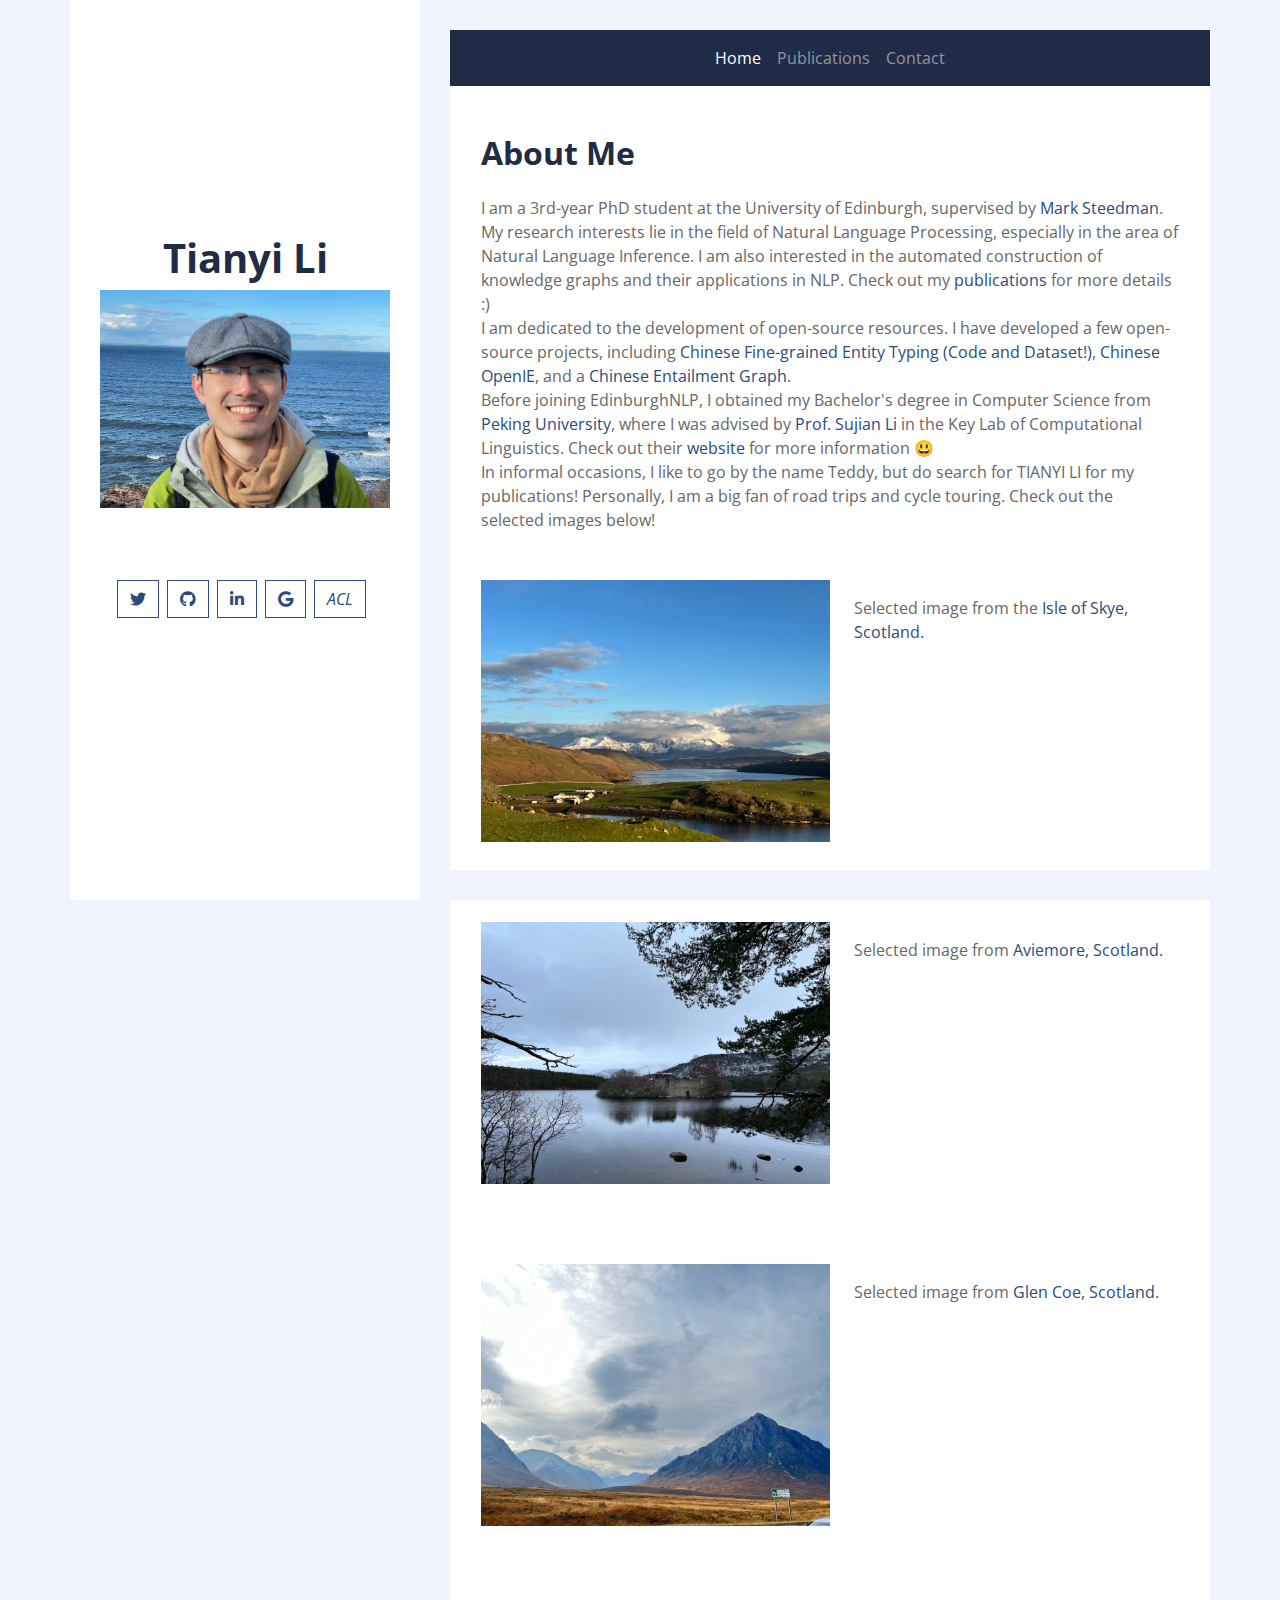
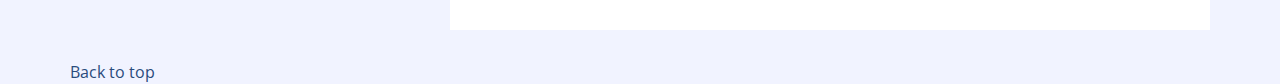
==== index.html @ ffaec653 "init" ====
<!DocType html>
<html lang="en">
<head>
    <meta charset="UTF-8">
    <title>Tianyi Li's Homepage.</title>
    <!-- Google Fonts -->
    <link href="https://fonts.googleapis.com/css2?family=Open+Sans:300;400;600;700;800&display=swap" rel="stylesheet">
    <meta name="viewport" content="width=device-width, initial-scale=1.0">
    <meta name="keywords" content="Tianyi Li, Homepage, NLP, Natural language Inference">
    <meta name="description" content="Homepage of Tianyi Li. He is a computer scientist specializing in natual language inference.
                   He acquired his undergrad degree from Peking University, and is currently pursuing his PhD degree
                   at the University of Edinburgh.">
    <meta name="author" content="John Doe">
    <!-- Font Awesome -->
    <link href="https://cdnjs.cloudflare.com/ajax/libs/font-awesome/5.10.0/css/all.min.css" rel="stylesheet">
<!--`   <link href="img/blog-1.jpg" rel="icon">-->

    <!-- Customized Bootstrap Stylesheet -->
    <link href="css/style.css" rel="stylesheet">
</head>
<body>
<div class="wrapper">
<!--    <header>-->
<!--        <img src="IMG_2507.jpeg" width="189" height="252" alt="A picture of myself! :)" />-->
<!--    </header>-->
    <div class="sidebar">
        <div class="sidebar-text d-flex flex-column h-100 justify-content-center text-center">
            <h1 class="font-weight-bold">Tianyi Li</h1>
            <p class="mb-4">
            <img class="mx-auto d-block w-100 bg-primary img-fluid rounded-0 mb-5 p-0" src="img/profile_north_berwick.jpeg" alt="Profile image">

            </p>
            <div class="d-flex justify-content-center mb-5">
                <a class="btn btn-outline-primary mr-2" href="https://twitter.com/TianyiLi_Teddy7"><i class="fab fa-twitter"></i></a>
                <a class="btn btn-outline-primary mr-2" href="https://github.com/Teddy-Li"><i class="fab fa-github"></i></a>
                <a class="btn btn-outline-primary mr-2" href="https://www.linkedin.com/in/tianyi-li-a96506143/"><i class="fab fa-linkedin-in"></i></a>
                <a class="btn btn-outline-primary mr-2" href="https://scholar.google.com/citations?user=1HtnSIkAAAAJ&hl=en"><i class="fab fa-google"></i></a>
                <a class="btn btn-outline-primary mr-2" href="https://aclanthology.org/people/t/tianyi-li/"><i>ACL</i></a>
            </div>
<!--            <a href="" class="btn btn-lg btn-block btn-primary mt-auto">Hire Me</a>-->
        </div>
        <div class="sidebar-icon d-flex flex-column h-100 justify-content-center text-right">
            <i class="fas fa-2x fa-angle-double-right text-primary"></i>
        </div>
    </div>

    <div class="content">
        <!-- Navbar Start -->
        <div id="top" class="container p-0">
            <nav class="navbar navbar-expand-lg bg-secondary navbar-dark">
                <a href="" class="navbar-brand d-block d-lg-none">Navigation</a>
                <button type="button" class="navbar-toggler" data-bs-toggle="collapse" data-bs-target="#navbarCollapse">
                    <span class="navbar-toggler-icon"></span>
                </button>
                <div class="collapse navbar-collapse justify-content-between" id="navbarCollapse">
                    <div class="navbar-nav m-auto">
                        <a href="index.html" class="nav-item nav-link active">Home</a>
<!--                        <a href="#about" class="nav-item nav-link">About</a>-->
                        <a href="publications.html" class="nav-item nav-link">Publications</a>
                        <a href="#contact.html" class="nav-item nav-link">Contact</a>
                    </div>
                </div>
            </nav>
        </div>
        <!-- Navbar End -->
        <!-- About Start -->
        <div class="container bg-white pt-5">
            <div class="row px-3 pb-5">
                <div class="col-md-12">
                    <h2 class="mb-4 font-weight-bold">About Me</h2>
                    <p class="m-0">
                        I am a 3rd-year PhD student at the University of Edinburgh, supervised by <a href="https://homepages.inf.ed.ac.uk/steedman/">Mark Steedman</a>.
                        My research interests lie in the field of Natural Language Processing, especially in the area of Natural Language Inference.
                        I am also interested in the automated construction of knowledge graphs and their applications in NLP.
                        Check out my <a href="publications.html">publications</a> for more details :)
                    </p>
                    <p class="m-0">
                        I am dedicated to the development of open-source resources. I have developed a few open-source projects, including
                        <a href="https://github.com/Teddy-Li/CFIGER">Chinese Fine-grained Entity Typing (Code and Dataset!)</a>, <a href="https://github.com/Teddy-Li/Chinese-Open-Relation-Extraction-for-EntGraph">Chinese OpenIE</a>,
                        and a <a href="https://github.com/Teddy-Li/entGraph_Zh">Chinese Entailment Graph</a>.
                    </p>
                    <p class="m-0">
                        Before joining EdinburghNLP, I obtained my Bachelor's degree in Computer Science from <a href="https://english.pku.edu.cn">Peking University</a>, where I was advised by <a href="https://scholar.google.com/citations?user=RvBDhSwAAAAJ&hl=en">Prof. Sujian Li</a> in the Key Lab of Computational Linguistics.
                        Check out their <a href="https://klcl.pku.edu.cn">website</a> for more information 😃
                    </p>
                    <p class="m-0">
                        In informal occasions, I like to go by the name Teddy, but do search for TIANYI LI for my publications!
                        Personally, I am a big fan of road trips and cycle touring. Check out the selected images below!
                    </p>
                </div>

                <figure class="col-md-12 mt-5">
                    <img class="img-fluid float-left w-50 mr-4 mb-3" src="./img/scenary_isle_of_skye.jpeg" alt="Image scenary" >
                    <figcaption class="mt-3">
                        <p class="m-0">
                            Selected image from the <a href="https://goo.gl/maps/nhqtAGicK32C6BUb8"> Isle of Skye, Scotland.</a>
                        </p>
                    </figcaption>
                </figure>
                <figure class="col-md-12 mt-5">
                    <img class="img-fluid float-left w-50 mr-4 mb-3" src="./img/scenary_aviemore.jpeg" alt="Image scenary" >
                    <figcaption class="mt-3">
                        <p class="m-0">
                            Selected image from <a href="https://goo.gl/maps/ZmjrQHzyf69uE9E19"> Aviemore, Scotland.</a>
                        </p>
                    </figcaption>
                </figure>
                <figure class="col-md-12 mt-5">
                    <img class="img-fluid float-left w-50 mr-4 mb-3" src="./img/scenary_glencoe.jpeg" alt="Image scenary" >
                    <figcaption class="mt-3">
                        <p class="m-0">
                            Selected image from <a href="https://goo.gl/maps/aYi6rqBR8p9wDqjc8"> Glen Coe, Scotland.</a>
                        </p>
                    </figcaption>
                </figure>
                <div class="col-md-12 pt-4">
<!--                    <div class="d-flex flex-column skills">-->
<!--                        <div class="progress w-100 mb-4">-->
<!--                            <div class="progress-bar" role="progressbar" aria-valuenow="80" aria-valuemin="0" aria-valuemax="100">Adaptability</div>-->
<!--                        </div>-->
<!--                        <div class="progress w-100 mb-4">-->
<!--                            <div class="progress-bar" role="progressbar" aria-valuenow="90" aria-valuemin="0" aria-valuemax="100">Research</div>-->
<!--                        </div>-->
<!--                        <div class="progress w-100">-->
<!--                            <div class="progress-bar" role="progressbar" aria-valuenow="100" aria-valuemin="0" aria-valuemax="100">Editing</div>-->
<!--                        </div>-->
<!--                    </div>-->
                </div>
            </div>
        </div>
        <!-- About End -->
    </div>
    <!--<footer>-->
    <!--    <p>© 2023 Tianyi Li</p>-->
    <!--</footer>-->

    <a href="#top">Back to top</a>
</div>

</body>
</html>
---- css/style.css ----
@charset "UTF-8";
/******* Bootstrap Theming ********/
/*!
 * Bootstrap v4.5.3 (https://getbootstrap.com/)
 * Copyright 2011-2020 The Bootstrap Authors
 * Copyright 2011-2020 Twitter, Inc.
 * Licensed under MIT (https://github.com/twbs/bootstrap/blob/main/LICENSE)
 */
:root {
  --blue: #007bff;
  --indigo: #6610f2;
  --purple: #6f42c1;
  --pink: #e83e8c;
  --red: #dc3545;
  --orange: #fd7e14;
  --yellow: #ffc107;
  --green: #28a745;
  --teal: #20c997;
  --cyan: #17a2b8;
  --white: #fff;
  --gray: #6c757d;
  --gray-dark: #343a40;
  --primary: #2A4B7C;
  --secondary: #202C45;
  --success: #28a745;
  --info: #17a2b8;
  --warning: #ffc107;
  --danger: #dc3545;
  --light: #f1f3ff;
  --dark: #343a40;
  --breakpoint-xs: 0;
  --breakpoint-sm: 576px;
  --breakpoint-md: 768px;
  --breakpoint-lg: 992px;
  --breakpoint-xl: 1200px;
  --font-family-sans-serif: -apple-system, BlinkMacSystemFont, "Segoe UI", Roboto, "Helvetica Neue", Arial, "Noto Sans", sans-serif, "Apple Color Emoji", "Segoe UI Emoji", "Segoe UI Symbol", "Noto Color Emoji";
  --font-family-monospace: SFMono-Regular, Menlo, Monaco, Consolas, "Liberation Mono", "Courier New", monospace;
}

*,
*::before,
*::after {
  box-sizing: border-box;
}

html {
  font-family: sans-serif;
  line-height: 1.15;
  -webkit-text-size-adjust: 100%;
  -webkit-tap-highlight-color: rgba(0, 0, 0, 0);
}

article, aside, figcaption, figure, footer, header, hgroup, main, nav, section {
  display: block;
}

body {
  margin: 0;
  font-family: "Open Sans", sans-serif;
  font-size: 1rem;
  font-weight: 400;
  line-height: 1.5;
  color: #666666;
  text-align: left;
  background-color: #f1f3ff;
}

[tabindex="-1"]:focus:not(:focus-visible) {
  outline: 0 !important;
}

hr {
  box-sizing: content-box;
  height: 0;
  overflow: visible;
}

h1, h2, h3, h4, h5, h6 {
  margin-top: 0;
  margin-bottom: 0.5rem;
}

p {
  margin-top: 0;
  margin-bottom: 1rem;
}

abbr[title],
abbr[data-original-title] {
  text-decoration: underline;
  text-decoration: underline dotted;
  cursor: help;
  border-bottom: 0;
  text-decoration-skip-ink: none;
}

address {
  margin-bottom: 1rem;
  font-style: normal;
  line-height: inherit;
}

ol,
ul,
dl {
  margin-top: 0;
  margin-bottom: 1rem;
}

ol ol,
ul ul,
ol ul,
ul ol {
  margin-bottom: 0;
}

dt {
  font-weight: 700;
}

dd {
  margin-bottom: 0.5rem;
  margin-left: 0;
}

blockquote {
  margin: 0 0 1rem;
}

b,
strong {
  font-weight: bolder;
}

small {
  font-size: 80%;
}

sub,
sup {
  position: relative;
  font-size: 75%;
  line-height: 0;
  vertical-align: baseline;
}

sub {
  bottom: -0.25em;
}

sup {
  top: -0.5em;
}

a {
  color: #2A4B7C;
  text-decoration: none;
  background-color: transparent;
}
a:hover {
  color: #172843;
  text-decoration: underline;
}

a:not([href]):not([class]) {
  color: inherit;
  text-decoration: none;
}
a:not([href]):not([class]):hover {
  color: inherit;
  text-decoration: none;
}

pre,
code,
kbd,
samp {
  font-family: SFMono-Regular, Menlo, Monaco, Consolas, "Liberation Mono", "Courier New", monospace;
  font-size: 1em;
}

pre {
  margin-top: 0;
  margin-bottom: 1rem;
  overflow: auto;
  -ms-overflow-style: scrollbar;
}

figure {
  margin: 0 0 1rem;
}

img {
  vertical-align: middle;
  border-style: none;
}

svg {
  overflow: hidden;
  vertical-align: middle;
}

table {
  border-collapse: collapse;
}

caption {
  padding-top: 0.75rem;
  padding-bottom: 0.75rem;
  color: #6c757d;
  text-align: left;
  caption-side: bottom;
}

th {
  text-align: inherit;
  text-align: -webkit-match-parent;
}

label {
  display: inline-block;
  margin-bottom: 0.5rem;
}

button {
  border-radius: 0;
}

button:focus {
  outline: 1px dotted;
  outline: 5px auto -webkit-focus-ring-color;
}

input,
button,
select,
optgroup,
textarea {
  margin: 0;
  font-family: inherit;
  font-size: inherit;
  line-height: inherit;
}

button,
input {
  overflow: visible;
}

button,
select {
  text-transform: none;
}

[role=button] {
  cursor: pointer;
}

select {
  word-wrap: normal;
}

button,
[type=button],
[type=reset],
[type=submit] {
  -webkit-appearance: button;
}

button:not(:disabled),
[type=button]:not(:disabled),
[type=reset]:not(:disabled),
[type=submit]:not(:disabled) {
  cursor: pointer;
}

button::-moz-focus-inner,
[type=button]::-moz-focus-inner,
[type=reset]::-moz-focus-inner,
[type=submit]::-moz-focus-inner {
  padding: 0;
  border-style: none;
}

input[type=radio],
input[type=checkbox] {
  box-sizing: border-box;
  padding: 0;
}

textarea {
  overflow: auto;
  resize: vertical;
}

fieldset {
  min-width: 0;
  padding: 0;
  margin: 0;
  border: 0;
}

legend {
  display: block;
  width: 100%;
  max-width: 100%;
  padding: 0;
  margin-bottom: 0.5rem;
  font-size: 1.5rem;
  line-height: inherit;
  color: inherit;
  white-space: normal;
}

progress {
  vertical-align: baseline;
}

[type=number]::-webkit-inner-spin-button,
[type=number]::-webkit-outer-spin-button {
  height: auto;
}

[type=search] {
  outline-offset: -2px;
  -webkit-appearance: none;
}

[type=search]::-webkit-search-decoration {
  -webkit-appearance: none;
}

::-webkit-file-upload-button {
  font: inherit;
  -webkit-appearance: button;
}

output {
  display: inline-block;
}

summary {
  display: list-item;
  cursor: pointer;
}

template {
  display: none;
}

[hidden] {
  display: none !important;
}

h1, h2, h3, h4, h5, h6,
.h1, .h2, .h3, .h4, .h5, .h6 {
  margin-bottom: 0.5rem;
  font-weight: 500;
  line-height: 1.2;
  color: #202C45;
}

h1, .h1 {
  font-size: 2.5rem;
}

h2, .h2 {
  font-size: 2rem;
}

h3, .h3 {
  font-size: 1.75rem;
}

h4, .h4 {
  font-size: 1.5rem;
}

h5, .h5 {
  font-size: 1.25rem;
}

h6, .h6 {
  font-size: 1rem;
}

.lead {
  font-size: 1.25rem;
  font-weight: 300;
}

.display-1 {
  font-size: 6rem;
  font-weight: 300;
  line-height: 1.2;
}

.display-2 {
  font-size: 5.5rem;
  font-weight: 300;
  line-height: 1.2;
}

.display-3 {
  font-size: 4.5rem;
  font-weight: 300;
  line-height: 1.2;
}

.display-4 {
  font-size: 3.5rem;
  font-weight: 300;
  line-height: 1.2;
}

hr {
  margin-top: 1rem;
  margin-bottom: 1rem;
  border: 0;
  border-top: 1px solid rgba(0, 0, 0, 0.1);
}

small,
.small {
  font-size: 80%;
  font-weight: 400;
}

mark,
.mark {
  padding: 0.2em;
  background-color: #fcf8e3;
}

.list-unstyled {
  padding-left: 0;
  list-style: none;
}

.list-inline {
  padding-left: 0;
  list-style: none;
}

.list-inline-item {
  display: inline-block;
}
.list-inline-item:not(:last-child) {
  margin-right: 0.5rem;
}

.initialism {
  font-size: 90%;
  text-transform: uppercase;
}

.blockquote {
  margin-bottom: 1rem;
  font-size: 1.25rem;
}

.blockquote-footer {
  display: block;
  font-size: 80%;
  color: #6c757d;
}
.blockquote-footer::before {
  content: "— ";
}

.img-fluid {
  max-width: 100%;
  height: auto;
}

.img-thumbnail {
  padding: 0.25rem;
  background-color: #f1f3ff;
  border: 1px solid #dee2e6;
  max-width: 100%;
  height: auto;
}

.figure {
  display: inline-block;
}

.figure-img {
  margin-bottom: 0.5rem;
  line-height: 1;
}

.figure-caption {
  font-size: 90%;
  color: #6c757d;
}

code {
  font-size: 87.5%;
  color: #e83e8c;
  word-wrap: break-word;
}
a > code {
  color: inherit;
}

kbd {
  padding: 0.2rem 0.4rem;
  font-size: 87.5%;
  color: #fff;
  background-color: #212529;
}
kbd kbd {
  padding: 0;
  font-size: 100%;
  font-weight: 700;
}

pre {
  display: block;
  font-size: 87.5%;
  color: #212529;
}
pre code {
  font-size: inherit;
  color: inherit;
  word-break: normal;
}

.pre-scrollable {
  max-height: 340px;
  overflow-y: scroll;
}

.container,
.container-fluid,
.container-xl,
.container-lg,
.container-md,
.container-sm {
  width: 100%;
  padding-right: 15px;
  padding-left: 15px;
  margin-right: auto;
  margin-left: auto;
}

@media (min-width: 576px) {
  .container-sm, .container {
    max-width: 540px;
  }
}
@media (min-width: 768px) {
  .container-md, .container-sm, .container {
    max-width: 720px;
  }
}
@media (min-width: 992px) {
  .container-lg, .container-md, .container-sm, .container {
    max-width: 960px;
  }
}
@media (min-width: 1200px) {
  .container-xl, .container-lg, .container-md, .container-sm, .container {
    max-width: 1140px;
  }
}
.row {
  display: flex;
  flex-wrap: wrap;
  margin-right: -15px;
  margin-left: -15px;
}

.no-gutters {
  margin-right: 0;
  margin-left: 0;
}
.no-gutters > .col,
.no-gutters > [class*=col-] {
  padding-right: 0;
  padding-left: 0;
}

.col-xl,
.col-xl-auto, .col-xl-12, .col-xl-11, .col-xl-10, .col-xl-9, .col-xl-8, .col-xl-7, .col-xl-6, .col-xl-5, .col-xl-4, .col-xl-3, .col-xl-2, .col-xl-1, .col-lg,
.col-lg-auto, .col-lg-12, .col-lg-11, .col-lg-10, .col-lg-9, .col-lg-8, .col-lg-7, .col-lg-6, .col-lg-5, .col-lg-4, .col-lg-3, .col-lg-2, .col-lg-1, .col-md,
.col-md-auto, .col-md-12, .col-md-11, .col-md-10, .col-md-9, .col-md-8, .col-md-7, .col-md-6, .col-md-5, .col-md-4, .col-md-3, .col-md-2, .col-md-1, .col-sm,
.col-sm-auto, .col-sm-12, .col-sm-11, .col-sm-10, .col-sm-9, .col-sm-8, .col-sm-7, .col-sm-6, .col-sm-5, .col-sm-4, .col-sm-3, .col-sm-2, .col-sm-1, .col,
.col-auto, .col-12, .col-11, .col-10, .col-9, .col-8, .col-7, .col-6, .col-5, .col-4, .col-3, .col-2, .col-1 {
  position: relative;
  width: 100%;
  padding-right: 15px;
  padding-left: 15px;
}

.col {
  flex-basis: 0;
  flex-grow: 1;
  max-width: 100%;
}

.row-cols-1 > * {
  flex: 0 0 100%;
  max-width: 100%;
}

.row-cols-2 > * {
  flex: 0 0 50%;
  max-width: 50%;
}

.row-cols-3 > * {
  flex: 0 0 33.3333333333%;
  max-width: 33.3333333333%;
}

.row-cols-4 > * {
  flex: 0 0 25%;
  max-width: 25%;
}

.row-cols-5 > * {
  flex: 0 0 20%;
  max-width: 20%;
}

.row-cols-6 > * {
  flex: 0 0 16.6666666667%;
  max-width: 16.6666666667%;
}

.col-auto {
  flex: 0 0 auto;
  width: auto;
  max-width: 100%;
}

.col-1 {
  flex: 0 0 8.3333333333%;
  max-width: 8.3333333333%;
}

.col-2 {
  flex: 0 0 16.6666666667%;
  max-width: 16.6666666667%;
}

.col-3 {
  flex: 0 0 25%;
  max-width: 25%;
}

.col-4 {
  flex: 0 0 33.3333333333%;
  max-width: 33.3333333333%;
}

.col-5 {
  flex: 0 0 41.6666666667%;
  max-width: 41.6666666667%;
}

.col-6 {
  flex: 0 0 50%;
  max-width: 50%;
}

.col-7 {
  flex: 0 0 58.3333333333%;
  max-width: 58.3333333333%;
}

.col-8 {
  flex: 0 0 66.6666666667%;
  max-width: 66.6666666667%;
}

.col-9 {
  flex: 0 0 75%;
  max-width: 75%;
}

.col-10 {
  flex: 0 0 83.3333333333%;
  max-width: 83.3333333333%;
}

.col-11 {
  flex: 0 0 91.6666666667%;
  max-width: 91.6666666667%;
}

.col-12 {
  flex: 0 0 100%;
  max-width: 100%;
}

.order-first {
  order: -1;
}

.order-last {
  order: 13;
}

.order-0 {
  order: 0;
}

.order-1 {
  order: 1;
}

.order-2 {
  order: 2;
}

.order-3 {
  order: 3;
}

.order-4 {
  order: 4;
}

.order-5 {
  order: 5;
}

.order-6 {
  order: 6;
}

.order-7 {
  order: 7;
}

.order-8 {
  order: 8;
}

.order-9 {
  order: 9;
}

.order-10 {
  order: 10;
}

.order-11 {
  order: 11;
}

.order-12 {
  order: 12;
}

.offset-1 {
  margin-left: 8.3333333333%;
}

.offset-2 {
  margin-left: 16.6666666667%;
}

.offset-3 {
  margin-left: 25%;
}

.offset-4 {
  margin-left: 33.3333333333%;
}

.offset-5 {
  margin-left: 41.6666666667%;
}

.offset-6 {
  margin-left: 50%;
}

.offset-7 {
  margin-left: 58.3333333333%;
}

.offset-8 {
  margin-left: 66.6666666667%;
}

.offset-9 {
  margin-left: 75%;
}

.offset-10 {
  margin-left: 83.3333333333%;
}

.offset-11 {
  margin-left: 91.6666666667%;
}

@media (min-width: 576px) {
  .col-sm {
    flex-basis: 0;
    flex-grow: 1;
    max-width: 100%;
  }

  .row-cols-sm-1 > * {
    flex: 0 0 100%;
    max-width: 100%;
  }

  .row-cols-sm-2 > * {
    flex: 0 0 50%;
    max-width: 50%;
  }

  .row-cols-sm-3 > * {
    flex: 0 0 33.3333333333%;
    max-width: 33.3333333333%;
  }

  .row-cols-sm-4 > * {
    flex: 0 0 25%;
    max-width: 25%;
  }

  .row-cols-sm-5 > * {
    flex: 0 0 20%;
    max-width: 20%;
  }

  .row-cols-sm-6 > * {
    flex: 0 0 16.6666666667%;
    max-width: 16.6666666667%;
  }

  .col-sm-auto {
    flex: 0 0 auto;
    width: auto;
    max-width: 100%;
  }

  .col-sm-1 {
    flex: 0 0 8.3333333333%;
    max-width: 8.3333333333%;
  }

  .col-sm-2 {
    flex: 0 0 16.6666666667%;
    max-width: 16.6666666667%;
  }

  .col-sm-3 {
    flex: 0 0 25%;
    max-width: 25%;
  }

  .col-sm-4 {
    flex: 0 0 33.3333333333%;
    max-width: 33.3333333333%;
  }

  .col-sm-5 {
    flex: 0 0 41.6666666667%;
    max-width: 41.6666666667%;
  }

  .col-sm-6 {
    flex: 0 0 50%;
    max-width: 50%;
  }

  .col-sm-7 {
    flex: 0 0 58.3333333333%;
    max-width: 58.3333333333%;
  }

  .col-sm-8 {
    flex: 0 0 66.6666666667%;
    max-width: 66.6666666667%;
  }

  .col-sm-9 {
    flex: 0 0 75%;
    max-width: 75%;
  }

  .col-sm-10 {
    flex: 0 0 83.3333333333%;
    max-width: 83.3333333333%;
  }

  .col-sm-11 {
    flex: 0 0 91.6666666667%;
    max-width: 91.6666666667%;
  }

  .col-sm-12 {
    flex: 0 0 100%;
    max-width: 100%;
  }

  .order-sm-first {
    order: -1;
  }

  .order-sm-last {
    order: 13;
  }

  .order-sm-0 {
    order: 0;
  }

  .order-sm-1 {
    order: 1;
  }

  .order-sm-2 {
    order: 2;
  }

  .order-sm-3 {
    order: 3;
  }

  .order-sm-4 {
    order: 4;
  }

  .order-sm-5 {
    order: 5;
  }

  .order-sm-6 {
    order: 6;
  }

  .order-sm-7 {
    order: 7;
  }

  .order-sm-8 {
    order: 8;
  }

  .order-sm-9 {
    order: 9;
  }

  .order-sm-10 {
    order: 10;
  }

  .order-sm-11 {
    order: 11;
  }

  .order-sm-12 {
    order: 12;
  }

  .offset-sm-0 {
    margin-left: 0;
  }

  .offset-sm-1 {
    margin-left: 8.3333333333%;
  }

  .offset-sm-2 {
    margin-left: 16.6666666667%;
  }

  .offset-sm-3 {
    margin-left: 25%;
  }

  .offset-sm-4 {
    margin-left: 33.3333333333%;
  }

  .offset-sm-5 {
    margin-left: 41.6666666667%;
  }

  .offset-sm-6 {
    margin-left: 50%;
  }

  .offset-sm-7 {
    margin-left: 58.3333333333%;
  }

  .offset-sm-8 {
    margin-left: 66.6666666667%;
  }

  .offset-sm-9 {
    margin-left: 75%;
  }

  .offset-sm-10 {
    margin-left: 83.3333333333%;
  }

  .offset-sm-11 {
    margin-left: 91.6666666667%;
  }
}
@media (min-width: 768px) {
  .col-md {
    flex-basis: 0;
    flex-grow: 1;
    max-width: 100%;
  }

  .row-cols-md-1 > * {
    flex: 0 0 100%;
    max-width: 100%;
  }

  .row-cols-md-2 > * {
    flex: 0 0 50%;
    max-width: 50%;
  }

  .row-cols-md-3 > * {
    flex: 0 0 33.3333333333%;
    max-width: 33.3333333333%;
  }

  .row-cols-md-4 > * {
    flex: 0 0 25%;
    max-width: 25%;
  }

  .row-cols-md-5 > * {
    flex: 0 0 20%;
    max-width: 20%;
  }

  .row-cols-md-6 > * {
    flex: 0 0 16.6666666667%;
    max-width: 16.6666666667%;
  }

  .col-md-auto {
    flex: 0 0 auto;
    width: auto;
    max-width: 100%;
  }

  .col-md-1 {
    flex: 0 0 8.3333333333%;
    max-width: 8.3333333333%;
  }

  .col-md-2 {
    flex: 0 0 16.6666666667%;
    max-width: 16.6666666667%;
  }

  .col-md-3 {
    flex: 0 0 25%;
    max-width: 25%;
  }

  .col-md-4 {
    flex: 0 0 33.3333333333%;
    max-width: 33.3333333333%;
  }

  .col-md-5 {
    flex: 0 0 41.6666666667%;
    max-width: 41.6666666667%;
  }

  .col-md-6 {
    flex: 0 0 50%;
    max-width: 50%;
  }

  .col-md-7 {
    flex: 0 0 58.3333333333%;
    max-width: 58.3333333333%;
  }

  .col-md-8 {
    flex: 0 0 66.6666666667%;
    max-width: 66.6666666667%;
  }

  .col-md-9 {
    flex: 0 0 75%;
    max-width: 75%;
  }

  .col-md-10 {
    flex: 0 0 83.3333333333%;
    max-width: 83.3333333333%;
  }

  .col-md-11 {
    flex: 0 0 91.6666666667%;
    max-width: 91.6666666667%;
  }

  .col-md-12 {
    flex: 0 0 100%;
    max-width: 100%;
  }

  .order-md-first {
    order: -1;
  }

  .order-md-last {
    order: 13;
  }

  .order-md-0 {
    order: 0;
  }

  .order-md-1 {
    order: 1;
  }

  .order-md-2 {
    order: 2;
  }

  .order-md-3 {
    order: 3;
  }

  .order-md-4 {
    order: 4;
  }

  .order-md-5 {
    order: 5;
  }

  .order-md-6 {
    order: 6;
  }

  .order-md-7 {
    order: 7;
  }

  .order-md-8 {
    order: 8;
  }

  .order-md-9 {
    order: 9;
  }

  .order-md-10 {
    order: 10;
  }

  .order-md-11 {
    order: 11;
  }

  .order-md-12 {
    order: 12;
  }

  .offset-md-0 {
    margin-left: 0;
  }

  .offset-md-1 {
    margin-left: 8.3333333333%;
  }

  .offset-md-2 {
    margin-left: 16.6666666667%;
  }

  .offset-md-3 {
    margin-left: 25%;
  }

  .offset-md-4 {
    margin-left: 33.3333333333%;
  }

  .offset-md-5 {
    margin-left: 41.6666666667%;
  }

  .offset-md-6 {
    margin-left: 50%;
  }

  .offset-md-7 {
    margin-left: 58.3333333333%;
  }

  .offset-md-8 {
    margin-left: 66.6666666667%;
  }

  .offset-md-9 {
    margin-left: 75%;
  }

  .offset-md-10 {
    margin-left: 83.3333333333%;
  }

  .offset-md-11 {
    margin-left: 91.6666666667%;
  }
}
@media (min-width: 992px) {
  .col-lg {
    flex-basis: 0;
    flex-grow: 1;
    max-width: 100%;
  }

  .row-cols-lg-1 > * {
    flex: 0 0 100%;
    max-width: 100%;
  }

  .row-cols-lg-2 > * {
    flex: 0 0 50%;
    max-width: 50%;
  }

  .row-cols-lg-3 > * {
    flex: 0 0 33.3333333333%;
    max-width: 33.3333333333%;
  }

  .row-cols-lg-4 > * {
    flex: 0 0 25%;
    max-width: 25%;
  }

  .row-cols-lg-5 > * {
    flex: 0 0 20%;
    max-width: 20%;
  }

  .row-cols-lg-6 > * {
    flex: 0 0 16.6666666667%;
    max-width: 16.6666666667%;
  }

  .col-lg-auto {
    flex: 0 0 auto;
    width: auto;
    max-width: 100%;
  }

  .col-lg-1 {
    flex: 0 0 8.3333333333%;
    max-width: 8.3333333333%;
  }

  .col-lg-2 {
    flex: 0 0 16.6666666667%;
    max-width: 16.6666666667%;
  }

  .col-lg-3 {
    flex: 0 0 25%;
    max-width: 25%;
  }

  .col-lg-4 {
    flex: 0 0 33.3333333333%;
    max-width: 33.3333333333%;
  }

  .col-lg-5 {
    flex: 0 0 41.6666666667%;
    max-width: 41.6666666667%;
  }

  .col-lg-6 {
    flex: 0 0 50%;
    max-width: 50%;
  }

  .col-lg-7 {
    flex: 0 0 58.3333333333%;
    max-width: 58.3333333333%;
  }

  .col-lg-8 {
    flex: 0 0 66.6666666667%;
    max-width: 66.6666666667%;
  }

  .col-lg-9 {
    flex: 0 0 75%;
    max-width: 75%;
  }

  .col-lg-10 {
    flex: 0 0 83.3333333333%;
    max-width: 83.3333333333%;
  }

  .col-lg-11 {
    flex: 0 0 91.6666666667%;
    max-width: 91.6666666667%;
  }

  .col-lg-12 {
    flex: 0 0 100%;
    max-width: 100%;
  }

  .order-lg-first {
    order: -1;
  }

  .order-lg-last {
    order: 13;
  }

  .order-lg-0 {
    order: 0;
  }

  .order-lg-1 {
    order: 1;
  }

  .order-lg-2 {
    order: 2;
  }

  .order-lg-3 {
    order: 3;
  }

  .order-lg-4 {
    order: 4;
  }

  .order-lg-5 {
    order: 5;
  }

  .order-lg-6 {
    order: 6;
  }

  .order-lg-7 {
    order: 7;
  }

  .order-lg-8 {
    order: 8;
  }

  .order-lg-9 {
    order: 9;
  }

  .order-lg-10 {
    order: 10;
  }

  .order-lg-11 {
    order: 11;
  }

  .order-lg-12 {
    order: 12;
  }

  .offset-lg-0 {
    margin-left: 0;
  }

  .offset-lg-1 {
    margin-left: 8.3333333333%;
  }

  .offset-lg-2 {
    margin-left: 16.6666666667%;
  }

  .offset-lg-3 {
    margin-left: 25%;
  }

  .offset-lg-4 {
    margin-left: 33.3333333333%;
  }

  .offset-lg-5 {
    margin-left: 41.6666666667%;
  }

  .offset-lg-6 {
    margin-left: 50%;
  }

  .offset-lg-7 {
    margin-left: 58.3333333333%;
  }

  .offset-lg-8 {
    margin-left: 66.6666666667%;
  }

  .offset-lg-9 {
    margin-left: 75%;
  }

  .offset-lg-10 {
    margin-left: 83.3333333333%;
  }

  .offset-lg-11 {
    margin-left: 91.6666666667%;
  }
}
@media (min-width: 1200px) {
  .col-xl {
    flex-basis: 0;
    flex-grow: 1;
    max-width: 100%;
  }

  .row-cols-xl-1 > * {
    flex: 0 0 100%;
    max-width: 100%;
  }

  .row-cols-xl-2 > * {
    flex: 0 0 50%;
    max-width: 50%;
  }

  .row-cols-xl-3 > * {
    flex: 0 0 33.3333333333%;
    max-width: 33.3333333333%;
  }

  .row-cols-xl-4 > * {
    flex: 0 0 25%;
    max-width: 25%;
  }

  .row-cols-xl-5 > * {
    flex: 0 0 20%;
    max-width: 20%;
  }

  .row-cols-xl-6 > * {
    flex: 0 0 16.6666666667%;
    max-width: 16.6666666667%;
  }

  .col-xl-auto {
    flex: 0 0 auto;
    width: auto;
    max-width: 100%;
  }

  .col-xl-1 {
    flex: 0 0 8.3333333333%;
    max-width: 8.3333333333%;
  }

  .col-xl-2 {
    flex: 0 0 16.6666666667%;
    max-width: 16.6666666667%;
  }

  .col-xl-3 {
    flex: 0 0 25%;
    max-width: 25%;
  }

  .col-xl-4 {
    flex: 0 0 33.3333333333%;
    max-width: 33.3333333333%;
  }

  .col-xl-5 {
    flex: 0 0 41.6666666667%;
    max-width: 41.6666666667%;
  }

  .col-xl-6 {
    flex: 0 0 50%;
    max-width: 50%;
  }

  .col-xl-7 {
    flex: 0 0 58.3333333333%;
    max-width: 58.3333333333%;
  }

  .col-xl-8 {
    flex: 0 0 66.6666666667%;
    max-width: 66.6666666667%;
  }

  .col-xl-9 {
    flex: 0 0 75%;
    max-width: 75%;
  }

  .col-xl-10 {
    flex: 0 0 83.3333333333%;
    max-width: 83.3333333333%;
  }

  .col-xl-11 {
    flex: 0 0 91.6666666667%;
    max-width: 91.6666666667%;
  }

  .col-xl-12 {
    flex: 0 0 100%;
    max-width: 100%;
  }

  .order-xl-first {
    order: -1;
  }

  .order-xl-last {
    order: 13;
  }

  .order-xl-0 {
    order: 0;
  }

  .order-xl-1 {
    order: 1;
  }

  .order-xl-2 {
    order: 2;
  }

  .order-xl-3 {
    order: 3;
  }

  .order-xl-4 {
    order: 4;
  }

  .order-xl-5 {
    order: 5;
  }

  .order-xl-6 {
    order: 6;
  }

  .order-xl-7 {
    order: 7;
  }

  .order-xl-8 {
    order: 8;
  }

  .order-xl-9 {
    order: 9;
  }

  .order-xl-10 {
    order: 10;
  }

  .order-xl-11 {
    order: 11;
  }

  .order-xl-12 {
    order: 12;
  }

  .offset-xl-0 {
    margin-left: 0;
  }

  .offset-xl-1 {
    margin-left: 8.3333333333%;
  }

  .offset-xl-2 {
    margin-left: 16.6666666667%;
  }

  .offset-xl-3 {
    margin-left: 25%;
  }

  .offset-xl-4 {
    margin-left: 33.3333333333%;
  }

  .offset-xl-5 {
    margin-left: 41.6666666667%;
  }

  .offset-xl-6 {
    margin-left: 50%;
  }

  .offset-xl-7 {
    margin-left: 58.3333333333%;
  }

  .offset-xl-8 {
    margin-left: 66.6666666667%;
  }

  .offset-xl-9 {
    margin-left: 75%;
  }

  .offset-xl-10 {
    margin-left: 83.3333333333%;
  }

  .offset-xl-11 {
    margin-left: 91.6666666667%;
  }
}
.table {
  width: 100%;
  margin-bottom: 1rem;
  color: #666666;
}
.table th,
.table td {
  padding: 0.75rem;
  vertical-align: top;
  border-top: 1px solid #dee2e6;
}
.table thead th {
  vertical-align: bottom;
  border-bottom: 2px solid #dee2e6;
}
.table tbody + tbody {
  border-top: 2px solid #dee2e6;
}

.table-sm th,
.table-sm td {
  padding: 0.3rem;
}

.table-bordered {
  border: 1px solid #dee2e6;
}
.table-bordered th,
.table-bordered td {
  border: 1px solid #dee2e6;
}
.table-bordered thead th,
.table-bordered thead td {
  border-bottom-width: 2px;
}

.table-borderless th,
.table-borderless td,
.table-borderless thead th,
.table-borderless tbody + tbody {
  border: 0;
}

.table-striped tbody tr:nth-of-type(odd) {
  background-color: rgba(0, 0, 0, 0.05);
}

.table-hover tbody tr:hover {
  color: #666666;
  background-color: rgba(0, 0, 0, 0.075);
}

.table-primary,
.table-primary > th,
.table-primary > td {
  background-color: #c3cdda;
}
.table-primary th,
.table-primary td,
.table-primary thead th,
.table-primary tbody + tbody {
  border-color: #90a1bb;
}

.table-hover .table-primary:hover {
  background-color: #b3c0d0;
}
.table-hover .table-primary:hover > td,
.table-hover .table-primary:hover > th {
  background-color: #b3c0d0;
}

.table-secondary,
.table-secondary > th,
.table-secondary > td {
  background-color: #c1c4cb;
}
.table-secondary th,
.table-secondary td,
.table-secondary thead th,
.table-secondary tbody + tbody {
  border-color: #8b919e;
}

.table-hover .table-secondary:hover {
  background-color: #b3b7bf;
}
.table-hover .table-secondary:hover > td,
.table-hover .table-secondary:hover > th {
  background-color: #b3b7bf;
}

.table-success,
.table-success > th,
.table-success > td {
  background-color: #c3e6cb;
}
.table-success th,
.table-success td,
.table-success thead th,
.table-success tbody + tbody {
  border-color: #8fd19e;
}

.table-hover .table-success:hover {
  background-color: #b1dfbb;
}
.table-hover .table-success:hover > td,
.table-hover .table-success:hover > th {
  background-color: #b1dfbb;
}

.table-info,
.table-info > th,
.table-info > td {
  background-color: #bee5eb;
}
.table-info th,
.table-info td,
.table-info thead th,
.table-info tbody + tbody {
  border-color: #86cfda;
}

.table-hover .table-info:hover {
  background-color: #abdde5;
}
.table-hover .table-info:hover > td,
.table-hover .table-info:hover > th {
  background-color: #abdde5;
}

.table-warning,
.table-warning > th,
.table-warning > td {
  background-color: #ffeeba;
}
.table-warning th,
.table-warning td,
.table-warning thead th,
.table-warning tbody + tbody {
  border-color: #ffdf7e;
}

.table-hover .table-warning:hover {
  background-color: #ffe8a1;
}
.table-hover .table-warning:hover > td,
.table-hover .table-warning:hover > th {
  background-color: #ffe8a1;
}

.table-danger,
.table-danger > th,
.table-danger > td {
  background-color: #f5c6cb;
}
.table-danger th,
.table-danger td,
.table-danger thead th,
.table-danger tbody + tbody {
  border-color: #ed969e;
}

.table-hover .table-danger:hover {
  background-color: #f1b0b7;
}
.table-hover .table-danger:hover > td,
.table-hover .table-danger:hover > th {
  background-color: #f1b0b7;
}

.table-light,
.table-light > th,
.table-light > td {
  background-color: #fbfcff;
}
.table-light th,
.table-light td,
.table-light thead th,
.table-light tbody + tbody {
  border-color: #f8f9ff;
}

.table-hover .table-light:hover {
  background-color: #e2e9ff;
}
.table-hover .table-light:hover > td,
.table-hover .table-light:hover > th {
  background-color: #e2e9ff;
}

.table-dark,
.table-dark > th,
.table-dark > td {
  background-color: #c6c8ca;
}
.table-dark th,
.table-dark td,
.table-dark thead th,
.table-dark tbody + tbody {
  border-color: #95999c;
}

.table-hover .table-dark:hover {
  background-color: #b9bbbe;
}
.table-hover .table-dark:hover > td,
.table-hover .table-dark:hover > th {
  background-color: #b9bbbe;
}

.table-active,
.table-active > th,
.table-active > td {
  background-color: rgba(0, 0, 0, 0.075);
}

.table-hover .table-active:hover {
  background-color: rgba(0, 0, 0, 0.075);
}
.table-hover .table-active:hover > td,
.table-hover .table-active:hover > th {
  background-color: rgba(0, 0, 0, 0.075);
}

.table .thead-dark th {
  color: #fff;
  background-color: #343a40;
  border-color: #454d55;
}
.table .thead-light th {
  color: #495057;
  background-color: #e9ecef;
  border-color: #dee2e6;
}

.table-dark {
  color: #fff;
  background-color: #343a40;
}
.table-dark th,
.table-dark td,
.table-dark thead th {
  border-color: #454d55;
}
.table-dark.table-bordered {
  border: 0;
}
.table-dark.table-striped tbody tr:nth-of-type(odd) {
  background-color: rgba(255, 255, 255, 0.05);
}
.table-dark.table-hover tbody tr:hover {
  color: #fff;
  background-color: rgba(255, 255, 255, 0.075);
}

@media (max-width: 575.98px) {
  .table-responsive-sm {
    display: block;
    width: 100%;
    overflow-x: auto;
    -webkit-overflow-scrolling: touch;
  }
  .table-responsive-sm > .table-bordered {
    border: 0;
  }
}
@media (max-width: 767.98px) {
  .table-responsive-md {
    display: block;
    width: 100%;
    overflow-x: auto;
    -webkit-overflow-scrolling: touch;
  }
  .table-responsive-md > .table-bordered {
    border: 0;
  }
}
@media (max-width: 991.98px) {
  .table-responsive-lg {
    display: block;
    width: 100%;
    overflow-x: auto;
    -webkit-overflow-scrolling: touch;
  }
  .table-responsive-lg > .table-bordered {
    border: 0;
  }
}
@media (max-width: 1199.98px) {
  .table-responsive-xl {
    display: block;
    width: 100%;
    overflow-x: auto;
    -webkit-overflow-scrolling: touch;
  }
  .table-responsive-xl > .table-bordered {
    border: 0;
  }
}
.table-responsive {
  display: block;
  width: 100%;
  overflow-x: auto;
  -webkit-overflow-scrolling: touch;
}
.table-responsive > .table-bordered {
  border: 0;
}

.form-control {
  display: block;
  width: 100%;
  height: calc(1.5em + 0.75rem + 2px);
  padding: 0.375rem 0.75rem;
  font-size: 1rem;
  font-weight: 400;
  line-height: 1.5;
  color: #495057;
  background-color: #fff;
  background-clip: padding-box;
  border: 1px solid #ced4da;
  border-radius: 0;
  transition: border-color 0.15s ease-in-out, box-shadow 0.15s ease-in-out;
}
@media (prefers-reduced-motion: reduce) {
  .form-control {
    transition: none;
  }
}
.form-control::-ms-expand {
  background-color: transparent;
  border: 0;
}
.form-control:-moz-focusring {
  color: transparent;
  text-shadow: 0 0 0 #495057;
}
.form-control:focus {
  color: #495057;
  background-color: #fff;
  border-color: #5d88c8;
  outline: 0;
  box-shadow: 0 0 0 0.2rem rgba(42, 75, 124, 0.25);
}
.form-control::placeholder {
  color: #6c757d;
  opacity: 1;
}
.form-control:disabled, .form-control[readonly] {
  background-color: #e9ecef;
  opacity: 1;
}

input[type=date].form-control,
input[type=time].form-control,
input[type=datetime-local].form-control,
input[type=month].form-control {
  appearance: none;
}

select.form-control:focus::-ms-value {
  color: #495057;
  background-color: #fff;
}

.form-control-file,
.form-control-range {
  display: block;
  width: 100%;
}

.col-form-label {
  padding-top: calc(0.375rem + 1px);
  padding-bottom: calc(0.375rem + 1px);
  margin-bottom: 0;
  font-size: inherit;
  line-height: 1.5;
}

.col-form-label-lg {
  padding-top: calc(0.5rem + 1px);
  padding-bottom: calc(0.5rem + 1px);
  font-size: 1.25rem;
  line-height: 1.5;
}

.col-form-label-sm {
  padding-top: calc(0.25rem + 1px);
  padding-bottom: calc(0.25rem + 1px);
  font-size: 0.875rem;
  line-height: 1.5;
}

.form-control-plaintext {
  display: block;
  width: 100%;
  padding: 0.375rem 0;
  margin-bottom: 0;
  font-size: 1rem;
  line-height: 1.5;
  color: #666666;
  background-color: transparent;
  border: solid transparent;
  border-width: 1px 0;
}
.form-control-plaintext.form-control-sm, .form-control-plaintext.form-control-lg {
  padding-right: 0;
  padding-left: 0;
}

.form-control-sm {
  height: calc(1.5em + 0.5rem + 2px);
  padding: 0.25rem 0.5rem;
  font-size: 0.875rem;
  line-height: 1.5;
}

.form-control-lg {
  height: calc(1.5em + 1rem + 2px);
  padding: 0.5rem 1rem;
  font-size: 1.25rem;
  line-height: 1.5;
}

select.form-control[size], select.form-control[multiple] {
  height: auto;
}

textarea.form-control {
  height: auto;
}

.form-group {
  margin-bottom: 1rem;
}

.form-text {
  display: block;
  margin-top: 0.25rem;
}

.form-row {
  display: flex;
  flex-wrap: wrap;
  margin-right: -5px;
  margin-left: -5px;
}
.form-row > .col,
.form-row > [class*=col-] {
  padding-right: 5px;
  padding-left: 5px;
}

.form-check {
  position: relative;
  display: block;
  padding-left: 1.25rem;
}

.form-check-input {
  position: absolute;
  margin-top: 0.3rem;
  margin-left: -1.25rem;
}
.form-check-input[disabled] ~ .form-check-label, .form-check-input:disabled ~ .form-check-label {
  color: #6c757d;
}

.form-check-label {
  margin-bottom: 0;
}

.form-check-inline {
  display: inline-flex;
  align-items: center;
  padding-left: 0;
  margin-right: 0.75rem;
}
.form-check-inline .form-check-input {
  position: static;
  margin-top: 0;
  margin-right: 0.3125rem;
  margin-left: 0;
}

.valid-feedback {
  display: none;
  width: 100%;
  margin-top: 0.25rem;
  font-size: 80%;
  color: #28a745;
}

.valid-tooltip {
  position: absolute;
  top: 100%;
  left: 0;
  z-index: 5;
  display: none;
  max-width: 100%;
  padding: 0.25rem 0.5rem;
  margin-top: 0.1rem;
  font-size: 0.875rem;
  line-height: 1.5;
  color: #fff;
  background-color: rgba(40, 167, 69, 0.9);
}

.was-validated :valid ~ .valid-feedback,
.was-validated :valid ~ .valid-tooltip,
.is-valid ~ .valid-feedback,
.is-valid ~ .valid-tooltip {
  display: block;
}

.was-validated .form-control:valid, .form-control.is-valid {
  border-color: #28a745;
  padding-right: calc(1.5em + 0.75rem);
  background-image: url("data:image/svg+xml,%3csvg xmlns='http://www.w3.org/2000/svg' width='8' height='8' viewBox='0 0 8 8'%3e%3cpath fill='%2328a745' d='M2.3 6.73L.6 4.53c-.4-1.04.46-1.4 1.1-.8l1.1 1.4 3.4-3.8c.6-.63 1.6-.27 1.2.7l-4 4.6c-.43.5-.8.4-1.1.1z'/%3e%3c/svg%3e");
  background-repeat: no-repeat;
  background-position: right calc(0.375em + 0.1875rem) center;
  background-size: calc(0.75em + 0.375rem) calc(0.75em + 0.375rem);
}
.was-validated .form-control:valid:focus, .form-control.is-valid:focus {
  border-color: #28a745;
  box-shadow: 0 0 0 0.2rem rgba(40, 167, 69, 0.25);
}

.was-validated textarea.form-control:valid, textarea.form-control.is-valid {
  padding-right: calc(1.5em + 0.75rem);
  background-position: top calc(0.375em + 0.1875rem) right calc(0.375em + 0.1875rem);
}

.was-validated .custom-select:valid, .custom-select.is-valid {
  border-color: #28a745;
  padding-right: calc(0.75em + 2.3125rem);
  background: url("data:image/svg+xml,%3csvg xmlns='http://www.w3.org/2000/svg' width='4' height='5' viewBox='0 0 4 5'%3e%3cpath fill='%23343a40' d='M2 0L0 2h4zm0 5L0 3h4z'/%3e%3c/svg%3e") no-repeat right 0.75rem center/8px 10px, url("data:image/svg+xml,%3csvg xmlns='http://www.w3.org/2000/svg' width='8' height='8' viewBox='0 0 8 8'%3e%3cpath fill='%2328a745' d='M2.3 6.73L.6 4.53c-.4-1.04.46-1.4 1.1-.8l1.1 1.4 3.4-3.8c.6-.63 1.6-.27 1.2.7l-4 4.6c-.43.5-.8.4-1.1.1z'/%3e%3c/svg%3e") #fff no-repeat center right 1.75rem/calc(0.75em + 0.375rem) calc(0.75em + 0.375rem);
}
.was-validated .custom-select:valid:focus, .custom-select.is-valid:focus {
  border-color: #28a745;
  box-shadow: 0 0 0 0.2rem rgba(40, 167, 69, 0.25);
}

.was-validated .form-check-input:valid ~ .form-check-label, .form-check-input.is-valid ~ .form-check-label {
  color: #28a745;
}
.was-validated .form-check-input:valid ~ .valid-feedback,
.was-validated .form-check-input:valid ~ .valid-tooltip, .form-check-input.is-valid ~ .valid-feedback,
.form-check-input.is-valid ~ .valid-tooltip {
  display: block;
}

.was-validated .custom-control-input:valid ~ .custom-control-label, .custom-control-input.is-valid ~ .custom-control-label {
  color: #28a745;
}
.was-validated .custom-control-input:valid ~ .custom-control-label::before, .custom-control-input.is-valid ~ .custom-control-label::before {
  border-color: #28a745;
}
.was-validated .custom-control-input:valid:checked ~ .custom-control-label::before, .custom-control-input.is-valid:checked ~ .custom-control-label::before {
  border-color: #34ce57;
  background-color: #34ce57;
}
.was-validated .custom-control-input:valid:focus ~ .custom-control-label::before, .custom-control-input.is-valid:focus ~ .custom-control-label::before {
  box-shadow: 0 0 0 0.2rem rgba(40, 167, 69, 0.25);
}
.was-validated .custom-control-input:valid:focus:not(:checked) ~ .custom-control-label::before, .custom-control-input.is-valid:focus:not(:checked) ~ .custom-control-label::before {
  border-color: #28a745;
}

.was-validated .custom-file-input:valid ~ .custom-file-label, .custom-file-input.is-valid ~ .custom-file-label {
  border-color: #28a745;
}
.was-validated .custom-file-input:valid:focus ~ .custom-file-label, .custom-file-input.is-valid:focus ~ .custom-file-label {
  border-color: #28a745;
  box-shadow: 0 0 0 0.2rem rgba(40, 167, 69, 0.25);
}

.invalid-feedback {
  display: none;
  width: 100%;
  margin-top: 0.25rem;
  font-size: 80%;
  color: #dc3545;
}

.invalid-tooltip {
  position: absolute;
  top: 100%;
  left: 0;
  z-index: 5;
  display: none;
  max-width: 100%;
  padding: 0.25rem 0.5rem;
  margin-top: 0.1rem;
  font-size: 0.875rem;
  line-height: 1.5;
  color: #fff;
  background-color: rgba(220, 53, 69, 0.9);
}

.was-validated :invalid ~ .invalid-feedback,
.was-validated :invalid ~ .invalid-tooltip,
.is-invalid ~ .invalid-feedback,
.is-invalid ~ .invalid-tooltip {
  display: block;
}

.was-validated .form-control:invalid, .form-control.is-invalid {
  border-color: #dc3545;
  padding-right: calc(1.5em + 0.75rem);
  background-image: url("data:image/svg+xml,%3csvg xmlns='http://www.w3.org/2000/svg' width='12' height='12' fill='none' stroke='%23dc3545' viewBox='0 0 12 12'%3e%3ccircle cx='6' cy='6' r='4.5'/%3e%3cpath stroke-linejoin='round' d='M5.8 3.6h.4L6 6.5z'/%3e%3ccircle cx='6' cy='8.2' r='.6' fill='%23dc3545' stroke='none'/%3e%3c/svg%3e");
  background-repeat: no-repeat;
  background-position: right calc(0.375em + 0.1875rem) center;
  background-size: calc(0.75em + 0.375rem) calc(0.75em + 0.375rem);
}
.was-validated .form-control:invalid:focus, .form-control.is-invalid:focus {
  border-color: #dc3545;
  box-shadow: 0 0 0 0.2rem rgba(220, 53, 69, 0.25);
}

.was-validated textarea.form-control:invalid, textarea.form-control.is-invalid {
  padding-right: calc(1.5em + 0.75rem);
  background-position: top calc(0.375em + 0.1875rem) right calc(0.375em + 0.1875rem);
}

.was-validated .custom-select:invalid, .custom-select.is-invalid {
  border-color: #dc3545;
  padding-right: calc(0.75em + 2.3125rem);
  background: url("data:image/svg+xml,%3csvg xmlns='http://www.w3.org/2000/svg' width='4' height='5' viewBox='0 0 4 5'%3e%3cpath fill='%23343a40' d='M2 0L0 2h4zm0 5L0 3h4z'/%3e%3c/svg%3e") no-repeat right 0.75rem center/8px 10px, url("data:image/svg+xml,%3csvg xmlns='http://www.w3.org/2000/svg' width='12' height='12' fill='none' stroke='%23dc3545' viewBox='0 0 12 12'%3e%3ccircle cx='6' cy='6' r='4.5'/%3e%3cpath stroke-linejoin='round' d='M5.8 3.6h.4L6 6.5z'/%3e%3ccircle cx='6' cy='8.2' r='.6' fill='%23dc3545' stroke='none'/%3e%3c/svg%3e") #fff no-repeat center right 1.75rem/calc(0.75em + 0.375rem) calc(0.75em + 0.375rem);
}
.was-validated .custom-select:invalid:focus, .custom-select.is-invalid:focus {
  border-color: #dc3545;
  box-shadow: 0 0 0 0.2rem rgba(220, 53, 69, 0.25);
}

.was-validated .form-check-input:invalid ~ .form-check-label, .form-check-input.is-invalid ~ .form-check-label {
  color: #dc3545;
}
.was-validated .form-check-input:invalid ~ .invalid-feedback,
.was-validated .form-check-input:invalid ~ .invalid-tooltip, .form-check-input.is-invalid ~ .invalid-feedback,
.form-check-input.is-invalid ~ .invalid-tooltip {
  display: block;
}

.was-validated .custom-control-input:invalid ~ .custom-control-label, .custom-control-input.is-invalid ~ .custom-control-label {
  color: #dc3545;
}
.was-validated .custom-control-input:invalid ~ .custom-control-label::before, .custom-control-input.is-invalid ~ .custom-control-label::before {
  border-color: #dc3545;
}
.was-validated .custom-control-input:invalid:checked ~ .custom-control-label::before, .custom-control-input.is-invalid:checked ~ .custom-control-label::before {
  border-color: #e4606d;
  background-color: #e4606d;
}
.was-validated .custom-control-input:invalid:focus ~ .custom-control-label::before, .custom-control-input.is-invalid:focus ~ .custom-control-label::before {
  box-shadow: 0 0 0 0.2rem rgba(220, 53, 69, 0.25);
}
.was-validated .custom-control-input:invalid:focus:not(:checked) ~ .custom-control-label::before, .custom-control-input.is-invalid:focus:not(:checked) ~ .custom-control-label::before {
  border-color: #dc3545;
}

.was-validated .custom-file-input:invalid ~ .custom-file-label, .custom-file-input.is-invalid ~ .custom-file-label {
  border-color: #dc3545;
}
.was-validated .custom-file-input:invalid:focus ~ .custom-file-label, .custom-file-input.is-invalid:focus ~ .custom-file-label {
  border-color: #dc3545;
  box-shadow: 0 0 0 0.2rem rgba(220, 53, 69, 0.25);
}

.form-inline {
  display: flex;
  flex-flow: row wrap;
  align-items: center;
}
.form-inline .form-check {
  width: 100%;
}
@media (min-width: 576px) {
  .form-inline label {
    display: flex;
    align-items: center;
    justify-content: center;
    margin-bottom: 0;
  }
  .form-inline .form-group {
    display: flex;
    flex: 0 0 auto;
    flex-flow: row wrap;
    align-items: center;
    margin-bottom: 0;
  }
  .form-inline .form-control {
    display: inline-block;
    width: auto;
    vertical-align: middle;
  }
  .form-inline .form-control-plaintext {
    display: inline-block;
  }
  .form-inline .input-group,
.form-inline .custom-select {
    width: auto;
  }
  .form-inline .form-check {
    display: flex;
    align-items: center;
    justify-content: center;
    width: auto;
    padding-left: 0;
  }
  .form-inline .form-check-input {
    position: relative;
    flex-shrink: 0;
    margin-top: 0;
    margin-right: 0.25rem;
    margin-left: 0;
  }
  .form-inline .custom-control {
    align-items: center;
    justify-content: center;
  }
  .form-inline .custom-control-label {
    margin-bottom: 0;
  }
}

.btn {
  display: inline-block;
  font-weight: 400;
  color: #666666;
  text-align: center;
  vertical-align: middle;
  user-select: none;
  background-color: transparent;
  border: 1px solid transparent;
  padding: 0.375rem 0.75rem;
  font-size: 1rem;
  line-height: 1.5;
  border-radius: 0;
  transition: color 0.15s ease-in-out, background-color 0.15s ease-in-out, border-color 0.15s ease-in-out, box-shadow 0.15s ease-in-out;
}
@media (prefers-reduced-motion: reduce) {
  .btn {
    transition: none;
  }
}
.btn:hover {
  color: #666666;
  text-decoration: none;
}
.btn:focus, .btn.focus {
  outline: 0;
  box-shadow: 0 0 0 0.2rem rgba(42, 75, 124, 0.25);
}
.btn.disabled, .btn:disabled {
  opacity: 0.65;
}
.btn:not(:disabled):not(.disabled) {
  cursor: pointer;
}
a.btn.disabled,
fieldset:disabled a.btn {
  pointer-events: none;
}

.btn-primary {
  color: #fff;
  background-color: #2A4B7C;
  border-color: #2A4B7C;
}
.btn-primary:hover {
  color: #fff;
  background-color: #203a5f;
  border-color: #1d3456;
}
.btn-primary:focus, .btn-primary.focus {
  color: #fff;
  background-color: #203a5f;
  border-color: #1d3456;
  box-shadow: 0 0 0 0.2rem rgba(74, 102, 144, 0.5);
}
.btn-primary.disabled, .btn-primary:disabled {
  color: #fff;
  background-color: #2A4B7C;
  border-color: #2A4B7C;
}
.btn-primary:not(:disabled):not(.disabled):active, .btn-primary:not(:disabled):not(.disabled).active, .show > .btn-primary.dropdown-toggle {
  color: #fff;
  background-color: #1d3456;
  border-color: #1a2e4c;
}
.btn-primary:not(:disabled):not(.disabled):active:focus, .btn-primary:not(:disabled):not(.disabled).active:focus, .show > .btn-primary.dropdown-toggle:focus {
  box-shadow: 0 0 0 0.2rem rgba(74, 102, 144, 0.5);
}

.btn-secondary {
  color: #fff;
  background-color: #202C45;
  border-color: #202C45;
}
.btn-secondary:hover {
  color: #fff;
  background-color: #141b2b;
  border-color: #101622;
}
.btn-secondary:focus, .btn-secondary.focus {
  color: #fff;
  background-color: #141b2b;
  border-color: #101622;
  box-shadow: 0 0 0 0.2rem rgba(65, 76, 97, 0.5);
}
.btn-secondary.disabled, .btn-secondary:disabled {
  color: #fff;
  background-color: #202C45;
  border-color: #202C45;
}
.btn-secondary:not(:disabled):not(.disabled):active, .btn-secondary:not(:disabled):not(.disabled).active, .show > .btn-secondary.dropdown-toggle {
  color: #fff;
  background-color: #101622;
  border-color: #0c1019;
}
.btn-secondary:not(:disabled):not(.disabled):active:focus, .btn-secondary:not(:disabled):not(.disabled).active:focus, .show > .btn-secondary.dropdown-toggle:focus {
  box-shadow: 0 0 0 0.2rem rgba(65, 76, 97, 0.5);
}

.btn-success {
  color: #fff;
  background-color: #28a745;
  border-color: #28a745;
}
.btn-success:hover {
  color: #fff;
  background-color: #218838;
  border-color: #1e7e34;
}
.btn-success:focus, .btn-success.focus {
  color: #fff;
  background-color: #218838;
  border-color: #1e7e34;
  box-shadow: 0 0 0 0.2rem rgba(72, 180, 97, 0.5);
}
.btn-success.disabled, .btn-success:disabled {
  color: #fff;
  background-color: #28a745;
  border-color: #28a745;
}
.btn-success:not(:disabled):not(.disabled):active, .btn-success:not(:disabled):not(.disabled).active, .show > .btn-success.dropdown-toggle {
  color: #fff;
  background-color: #1e7e34;
  border-color: #1c7430;
}
.btn-success:not(:disabled):not(.disabled):active:focus, .btn-success:not(:disabled):not(.disabled).active:focus, .show > .btn-success.dropdown-toggle:focus {
  box-shadow: 0 0 0 0.2rem rgba(72, 180, 97, 0.5);
}

.btn-info {
  color: #fff;
  background-color: #17a2b8;
  border-color: #17a2b8;
}
.btn-info:hover {
  color: #fff;
  background-color: #138496;
  border-color: #117a8b;
}
.btn-info:focus, .btn-info.focus {
  color: #fff;
  background-color: #138496;
  border-color: #117a8b;
  box-shadow: 0 0 0 0.2rem rgba(58, 176, 195, 0.5);
}
.btn-info.disabled, .btn-info:disabled {
  color: #fff;
  background-color: #17a2b8;
  border-color: #17a2b8;
}
.btn-info:not(:disabled):not(.disabled):active, .btn-info:not(:disabled):not(.disabled).active, .show > .btn-info.dropdown-toggle {
  color: #fff;
  background-color: #117a8b;
  border-color: #10707f;
}
.btn-info:not(:disabled):not(.disabled):active:focus, .btn-info:not(:disabled):not(.disabled).active:focus, .show > .btn-info.dropdown-toggle:focus {
  box-shadow: 0 0 0 0.2rem rgba(58, 176, 195, 0.5);
}

.btn-warning {
  color: #212529;
  background-color: #ffc107;
  border-color: #ffc107;
}
.btn-warning:hover {
  color: #212529;
  background-color: #e0a800;
  border-color: #d39e00;
}
.btn-warning:focus, .btn-warning.focus {
  color: #212529;
  background-color: #e0a800;
  border-color: #d39e00;
  box-shadow: 0 0 0 0.2rem rgba(222, 170, 12, 0.5);
}
.btn-warning.disabled, .btn-warning:disabled {
  color: #212529;
  background-color: #ffc107;
  border-color: #ffc107;
}
.btn-warning:not(:disabled):not(.disabled):active, .btn-warning:not(:disabled):not(.disabled).active, .show > .btn-warning.dropdown-toggle {
  color: #212529;
  background-color: #d39e00;
  border-color: #c69500;
}
.btn-warning:not(:disabled):not(.disabled):active:focus, .btn-warning:not(:disabled):not(.disabled).active:focus, .show > .btn-warning.dropdown-toggle:focus {
  box-shadow: 0 0 0 0.2rem rgba(222, 170, 12, 0.5);
}

.btn-danger {
  color: #fff;
  background-color: #dc3545;
  border-color: #dc3545;
}
.btn-danger:hover {
  color: #fff;
  background-color: #c82333;
  border-color: #bd2130;
}
.btn-danger:focus, .btn-danger.focus {
  color: #fff;
  background-color: #c82333;
  border-color: #bd2130;
  box-shadow: 0 0 0 0.2rem rgba(225, 83, 97, 0.5);
}
.btn-danger.disabled, .btn-danger:disabled {
  color: #fff;
  background-color: #dc3545;
  border-color: #dc3545;
}
.btn-danger:not(:disabled):not(.disabled):active, .btn-danger:not(:disabled):not(.disabled).active, .show > .btn-danger.dropdown-toggle {
  color: #fff;
  background-color: #bd2130;
  border-color: #b21f2d;
}
.btn-danger:not(:disabled):not(.disabled):active:focus, .btn-danger:not(:disabled):not(.disabled).active:focus, .show > .btn-danger.dropdown-toggle:focus {
  box-shadow: 0 0 0 0.2rem rgba(225, 83, 97, 0.5);
}

.btn-light {
  color: #212529;
  background-color: #f1f3ff;
  border-color: #f1f3ff;
}
.btn-light:hover {
  color: #212529;
  background-color: #cbd2ff;
  border-color: #bec7ff;
}
.btn-light:focus, .btn-light.focus {
  color: #212529;
  background-color: #cbd2ff;
  border-color: #bec7ff;
  box-shadow: 0 0 0 0.2rem rgba(210, 212, 223, 0.5);
}
.btn-light.disabled, .btn-light:disabled {
  color: #212529;
  background-color: #f1f3ff;
  border-color: #f1f3ff;
}
.btn-light:not(:disabled):not(.disabled):active, .btn-light:not(:disabled):not(.disabled).active, .show > .btn-light.dropdown-toggle {
  color: #212529;
  background-color: #bec7ff;
  border-color: #b1bcff;
}
.btn-light:not(:disabled):not(.disabled):active:focus, .btn-light:not(:disabled):not(.disabled).active:focus, .show > .btn-light.dropdown-toggle:focus {
  box-shadow: 0 0 0 0.2rem rgba(210, 212, 223, 0.5);
}

.btn-dark {
  color: #fff;
  background-color: #343a40;
  border-color: #343a40;
}
.btn-dark:hover {
  color: #fff;
  background-color: #23272b;
  border-color: #1d2124;
}
.btn-dark:focus, .btn-dark.focus {
  color: #fff;
  background-color: #23272b;
  border-color: #1d2124;
  box-shadow: 0 0 0 0.2rem rgba(82, 88, 93, 0.5);
}
.btn-dark.disabled, .btn-dark:disabled {
  color: #fff;
  background-color: #343a40;
  border-color: #343a40;
}
.btn-dark:not(:disabled):not(.disabled):active, .btn-dark:not(:disabled):not(.disabled).active, .show > .btn-dark.dropdown-toggle {
  color: #fff;
  background-color: #1d2124;
  border-color: #171a1d;
}
.btn-dark:not(:disabled):not(.disabled):active:focus, .btn-dark:not(:disabled):not(.disabled).active:focus, .show > .btn-dark.dropdown-toggle:focus {
  box-shadow: 0 0 0 0.2rem rgba(82, 88, 93, 0.5);
}

.btn-outline-primary {
  color: #2A4B7C;
  border-color: #2A4B7C;
}
.btn-outline-primary:hover {
  color: #fff;
  background-color: #2A4B7C;
  border-color: #2A4B7C;
}
.btn-outline-primary:focus, .btn-outline-primary.focus {
  box-shadow: 0 0 0 0.2rem rgba(42, 75, 124, 0.5);
}
.btn-outline-primary.disabled, .btn-outline-primary:disabled {
  color: #2A4B7C;
  background-color: transparent;
}
.btn-outline-primary:not(:disabled):not(.disabled):active, .btn-outline-primary:not(:disabled):not(.disabled).active, .show > .btn-outline-primary.dropdown-toggle {
  color: #fff;
  background-color: #2A4B7C;
  border-color: #2A4B7C;
}
.btn-outline-primary:not(:disabled):not(.disabled):active:focus, .btn-outline-primary:not(:disabled):not(.disabled).active:focus, .show > .btn-outline-primary.dropdown-toggle:focus {
  box-shadow: 0 0 0 0.2rem rgba(42, 75, 124, 0.5);
}

.btn-outline-secondary {
  color: #202C45;
  border-color: #202C45;
}
.btn-outline-secondary:hover {
  color: #fff;
  background-color: #202C45;
  border-color: #202C45;
}
.btn-outline-secondary:focus, .btn-outline-secondary.focus {
  box-shadow: 0 0 0 0.2rem rgba(32, 44, 69, 0.5);
}
.btn-outline-secondary.disabled, .btn-outline-secondary:disabled {
  color: #202C45;
  background-color: transparent;
}
.btn-outline-secondary:not(:disabled):not(.disabled):active, .btn-outline-secondary:not(:disabled):not(.disabled).active, .show > .btn-outline-secondary.dropdown-toggle {
  color: #fff;
  background-color: #202C45;
  border-color: #202C45;
}
.btn-outline-secondary:not(:disabled):not(.disabled):active:focus, .btn-outline-secondary:not(:disabled):not(.disabled).active:focus, .show > .btn-outline-secondary.dropdown-toggle:focus {
  box-shadow: 0 0 0 0.2rem rgba(32, 44, 69, 0.5);
}

.btn-outline-success {
  color: #28a745;
  border-color: #28a745;
}
.btn-outline-success:hover {
  color: #fff;
  background-color: #28a745;
  border-color: #28a745;
}
.btn-outline-success:focus, .btn-outline-success.focus {
  box-shadow: 0 0 0 0.2rem rgba(40, 167, 69, 0.5);
}
.btn-outline-success.disabled, .btn-outline-success:disabled {
  color: #28a745;
  background-color: transparent;
}
.btn-outline-success:not(:disabled):not(.disabled):active, .btn-outline-success:not(:disabled):not(.disabled).active, .show > .btn-outline-success.dropdown-toggle {
  color: #fff;
  background-color: #28a745;
  border-color: #28a745;
}
.btn-outline-success:not(:disabled):not(.disabled):active:focus, .btn-outline-success:not(:disabled):not(.disabled).active:focus, .show > .btn-outline-success.dropdown-toggle:focus {
  box-shadow: 0 0 0 0.2rem rgba(40, 167, 69, 0.5);
}

.btn-outline-info {
  color: #17a2b8;
  border-color: #17a2b8;
}
.btn-outline-info:hover {
  color: #fff;
  background-color: #17a2b8;
  border-color: #17a2b8;
}
.btn-outline-info:focus, .btn-outline-info.focus {
  box-shadow: 0 0 0 0.2rem rgba(23, 162, 184, 0.5);
}
.btn-outline-info.disabled, .btn-outline-info:disabled {
  color: #17a2b8;
  background-color: transparent;
}
.btn-outline-info:not(:disabled):not(.disabled):active, .btn-outline-info:not(:disabled):not(.disabled).active, .show > .btn-outline-info.dropdown-toggle {
  color: #fff;
  background-color: #17a2b8;
  border-color: #17a2b8;
}
.btn-outline-info:not(:disabled):not(.disabled):active:focus, .btn-outline-info:not(:disabled):not(.disabled).active:focus, .show > .btn-outline-info.dropdown-toggle:focus {
  box-shadow: 0 0 0 0.2rem rgba(23, 162, 184, 0.5);
}

.btn-outline-warning {
  color: #ffc107;
  border-color: #ffc107;
}
.btn-outline-warning:hover {
  color: #212529;
  background-color: #ffc107;
  border-color: #ffc107;
}
.btn-outline-warning:focus, .btn-outline-warning.focus {
  box-shadow: 0 0 0 0.2rem rgba(255, 193, 7, 0.5);
}
.btn-outline-warning.disabled, .btn-outline-warning:disabled {
  color: #ffc107;
  background-color: transparent;
}
.btn-outline-warning:not(:disabled):not(.disabled):active, .btn-outline-warning:not(:disabled):not(.disabled).active, .show > .btn-outline-warning.dropdown-toggle {
  color: #212529;
  background-color: #ffc107;
  border-color: #ffc107;
}
.btn-outline-warning:not(:disabled):not(.disabled):active:focus, .btn-outline-warning:not(:disabled):not(.disabled).active:focus, .show > .btn-outline-warning.dropdown-toggle:focus {
  box-shadow: 0 0 0 0.2rem rgba(255, 193, 7, 0.5);
}

.btn-outline-danger {
  color: #dc3545;
  border-color: #dc3545;
}
.btn-outline-danger:hover {
  color: #fff;
  background-color: #dc3545;
  border-color: #dc3545;
}
.btn-outline-danger:focus, .btn-outline-danger.focus {
  box-shadow: 0 0 0 0.2rem rgba(220, 53, 69, 0.5);
}
.btn-outline-danger.disabled, .btn-outline-danger:disabled {
  color: #dc3545;
  background-color: transparent;
}
.btn-outline-danger:not(:disabled):not(.disabled):active, .btn-outline-danger:not(:disabled):not(.disabled).active, .show > .btn-outline-danger.dropdown-toggle {
  color: #fff;
  background-color: #dc3545;
  border-color: #dc3545;
}
.btn-outline-danger:not(:disabled):not(.disabled):active:focus, .btn-outline-danger:not(:disabled):not(.disabled).active:focus, .show > .btn-outline-danger.dropdown-toggle:focus {
  box-shadow: 0 0 0 0.2rem rgba(220, 53, 69, 0.5);
}

.btn-outline-light {
  color: #f1f3ff;
  border-color: #f1f3ff;
}
.btn-outline-light:hover {
  color: #212529;
  background-color: #f1f3ff;
  border-color: #f1f3ff;
}
.btn-outline-light:focus, .btn-outline-light.focus {
  box-shadow: 0 0 0 0.2rem rgba(241, 243, 255, 0.5);
}
.btn-outline-light.disabled, .btn-outline-light:disabled {
  color: #f1f3ff;
  background-color: transparent;
}
.btn-outline-light:not(:disabled):not(.disabled):active, .btn-outline-light:not(:disabled):not(.disabled).active, .show > .btn-outline-light.dropdown-toggle {
  color: #212529;
  background-color: #f1f3ff;
  border-color: #f1f3ff;
}
.btn-outline-light:not(:disabled):not(.disabled):active:focus, .btn-outline-light:not(:disabled):not(.disabled).active:focus, .show > .btn-outline-light.dropdown-toggle:focus {
  box-shadow: 0 0 0 0.2rem rgba(241, 243, 255, 0.5);
}

.btn-outline-dark {
  color: #343a40;
  border-color: #343a40;
}
.btn-outline-dark:hover {
  color: #fff;
  background-color: #343a40;
  border-color: #343a40;
}
.btn-outline-dark:focus, .btn-outline-dark.focus {
  box-shadow: 0 0 0 0.2rem rgba(52, 58, 64, 0.5);
}
.btn-outline-dark.disabled, .btn-outline-dark:disabled {
  color: #343a40;
  background-color: transparent;
}
.btn-outline-dark:not(:disabled):not(.disabled):active, .btn-outline-dark:not(:disabled):not(.disabled).active, .show > .btn-outline-dark.dropdown-toggle {
  color: #fff;
  background-color: #343a40;
  border-color: #343a40;
}
.btn-outline-dark:not(:disabled):not(.disabled):active:focus, .btn-outline-dark:not(:disabled):not(.disabled).active:focus, .show > .btn-outline-dark.dropdown-toggle:focus {
  box-shadow: 0 0 0 0.2rem rgba(52, 58, 64, 0.5);
}

.btn-link {
  font-weight: 400;
  color: #2A4B7C;
  text-decoration: none;
}
.btn-link:hover {
  color: #172843;
  text-decoration: underline;
}
.btn-link:focus, .btn-link.focus {
  text-decoration: underline;
}
.btn-link:disabled, .btn-link.disabled {
  color: #6c757d;
  pointer-events: none;
}

.btn-lg, .btn-group-lg > .btn {
  padding: 0.5rem 1rem;
  font-size: 1.25rem;
  line-height: 1.5;
  border-radius: 0;
}

.btn-sm, .btn-group-sm > .btn {
  padding: 0.25rem 0.5rem;
  font-size: 0.875rem;
  line-height: 1.5;
  border-radius: 0;
}

.btn-block {
  display: block;
  width: 100%;
}
.btn-block + .btn-block {
  margin-top: 0.5rem;
}

input[type=submit].btn-block,
input[type=reset].btn-block,
input[type=button].btn-block {
  width: 100%;
}

.fade {
  transition: opacity 0.15s linear;
}
@media (prefers-reduced-motion: reduce) {
  .fade {
    transition: none;
  }
}
.fade:not(.show) {
  opacity: 0;
}

.collapse:not(.show) {
  display: none;
}

.collapsing {
  position: relative;
  height: 0;
  overflow: hidden;
  transition: height 0.35s ease;
}
@media (prefers-reduced-motion: reduce) {
  .collapsing {
    transition: none;
  }
}

.dropup,
.dropright,
.dropdown,
.dropleft {
  position: relative;
}

.dropdown-toggle {
  white-space: nowrap;
}
.dropdown-toggle::after {
  display: inline-block;
  margin-left: 0.255em;
  vertical-align: 0.255em;
  content: "";
  border-top: 0.3em solid;
  border-right: 0.3em solid transparent;
  border-bottom: 0;
  border-left: 0.3em solid transparent;
}
.dropdown-toggle:empty::after {
  margin-left: 0;
}

.dropdown-menu {
  position: absolute;
  top: 100%;
  left: 0;
  z-index: 1000;
  display: none;
  float: left;
  min-width: 10rem;
  padding: 0.5rem 0;
  margin: 0.125rem 0 0;
  font-size: 1rem;
  color: #666666;
  text-align: left;
  list-style: none;
  background-color: #fff;
  background-clip: padding-box;
  border: 1px solid rgba(0, 0, 0, 0.15);
}

.dropdown-menu-left {
  right: auto;
  left: 0;
}

.dropdown-menu-right {
  right: 0;
  left: auto;
}

@media (min-width: 576px) {
  .dropdown-menu-sm-left {
    right: auto;
    left: 0;
  }

  .dropdown-menu-sm-right {
    right: 0;
    left: auto;
  }
}
@media (min-width: 768px) {
  .dropdown-menu-md-left {
    right: auto;
    left: 0;
  }

  .dropdown-menu-md-right {
    right: 0;
    left: auto;
  }
}
@media (min-width: 992px) {
  .dropdown-menu-lg-left {
    right: auto;
    left: 0;
  }

  .dropdown-menu-lg-right {
    right: 0;
    left: auto;
  }
}
@media (min-width: 1200px) {
  .dropdown-menu-xl-left {
    right: auto;
    left: 0;
  }

  .dropdown-menu-xl-right {
    right: 0;
    left: auto;
  }
}
.dropup .dropdown-menu {
  top: auto;
  bottom: 100%;
  margin-top: 0;
  margin-bottom: 0.125rem;
}
.dropup .dropdown-toggle::after {
  display: inline-block;
  margin-left: 0.255em;
  vertical-align: 0.255em;
  content: "";
  border-top: 0;
  border-right: 0.3em solid transparent;
  border-bottom: 0.3em solid;
  border-left: 0.3em solid transparent;
}
.dropup .dropdown-toggle:empty::after {
  margin-left: 0;
}

.dropright .dropdown-menu {
  top: 0;
  right: auto;
  left: 100%;
  margin-top: 0;
  margin-left: 0.125rem;
}
.dropright .dropdown-toggle::after {
  display: inline-block;
  margin-left: 0.255em;
  vertical-align: 0.255em;
  content: "";
  border-top: 0.3em solid transparent;
  border-right: 0;
  border-bottom: 0.3em solid transparent;
  border-left: 0.3em solid;
}
.dropright .dropdown-toggle:empty::after {
  margin-left: 0;
}
.dropright .dropdown-toggle::after {
  vertical-align: 0;
}

.dropleft .dropdown-menu {
  top: 0;
  right: 100%;
  left: auto;
  margin-top: 0;
  margin-right: 0.125rem;
}
.dropleft .dropdown-toggle::after {
  display: inline-block;
  margin-left: 0.255em;
  vertical-align: 0.255em;
  content: "";
}
.dropleft .dropdown-toggle::after {
  display: none;
}
.dropleft .dropdown-toggle::before {
  display: inline-block;
  margin-right: 0.255em;
  vertical-align: 0.255em;
  content: "";
  border-top: 0.3em solid transparent;
  border-right: 0.3em solid;
  border-bottom: 0.3em solid transparent;
}
.dropleft .dropdown-toggle:empty::after {
  margin-left: 0;
}
.dropleft .dropdown-toggle::before {
  vertical-align: 0;
}

.dropdown-menu[x-placement^=top], .dropdown-menu[x-placement^=right], .dropdown-menu[x-placement^=bottom], .dropdown-menu[x-placement^=left] {
  right: auto;
  bottom: auto;
}

.dropdown-divider {
  height: 0;
  margin: 0.5rem 0;
  overflow: hidden;
  border-top: 1px solid #e9ecef;
}

.dropdown-item {
  display: block;
  width: 100%;
  padding: 0.25rem 1.5rem;
  clear: both;
  font-weight: 400;
  color: #212529;
  text-align: inherit;
  white-space: nowrap;
  background-color: transparent;
  border: 0;
}
.dropdown-item:hover, .dropdown-item:focus {
  color: #16181b;
  text-decoration: none;
  background-color: #f8f9fa;
}
.dropdown-item.active, .dropdown-item:active {
  color: #fff;
  text-decoration: none;
  background-color: #2A4B7C;
}
.dropdown-item.disabled, .dropdown-item:disabled {
  color: #6c757d;
  pointer-events: none;
  background-color: transparent;
}

.dropdown-menu.show {
  display: block;
}

.dropdown-header {
  display: block;
  padding: 0.5rem 1.5rem;
  margin-bottom: 0;
  font-size: 0.875rem;
  color: #6c757d;
  white-space: nowrap;
}

.dropdown-item-text {
  display: block;
  padding: 0.25rem 1.5rem;
  color: #212529;
}

.btn-group,
.btn-group-vertical {
  position: relative;
  display: inline-flex;
  vertical-align: middle;
}
.btn-group > .btn,
.btn-group-vertical > .btn {
  position: relative;
  flex: 1 1 auto;
}
.btn-group > .btn:hover,
.btn-group-vertical > .btn:hover {
  z-index: 1;
}
.btn-group > .btn:focus, .btn-group > .btn:active, .btn-group > .btn.active,
.btn-group-vertical > .btn:focus,
.btn-group-vertical > .btn:active,
.btn-group-vertical > .btn.active {
  z-index: 1;
}

.btn-toolbar {
  display: flex;
  flex-wrap: wrap;
  justify-content: flex-start;
}
.btn-toolbar .input-group {
  width: auto;
}

.btn-group > .btn:not(:first-child),
.btn-group > .btn-group:not(:first-child) {
  margin-left: -1px;
}
.dropdown-toggle-split {
  padding-right: 0.5625rem;
  padding-left: 0.5625rem;
}
.dropdown-toggle-split::after, .dropup .dropdown-toggle-split::after, .dropright .dropdown-toggle-split::after {
  margin-left: 0;
}
.dropleft .dropdown-toggle-split::before {
  margin-right: 0;
}

.btn-sm + .dropdown-toggle-split, .btn-group-sm > .btn + .dropdown-toggle-split {
  padding-right: 0.375rem;
  padding-left: 0.375rem;
}

.btn-lg + .dropdown-toggle-split, .btn-group-lg > .btn + .dropdown-toggle-split {
  padding-right: 0.75rem;
  padding-left: 0.75rem;
}

.btn-group-vertical {
  flex-direction: column;
  align-items: flex-start;
  justify-content: center;
}
.btn-group-vertical > .btn,
.btn-group-vertical > .btn-group {
  width: 100%;
}
.btn-group-vertical > .btn:not(:first-child),
.btn-group-vertical > .btn-group:not(:first-child) {
  margin-top: -1px;
}
.btn-group-toggle > .btn,
.btn-group-toggle > .btn-group > .btn {
  margin-bottom: 0;
}
.btn-group-toggle > .btn input[type=radio],
.btn-group-toggle > .btn input[type=checkbox],
.btn-group-toggle > .btn-group > .btn input[type=radio],
.btn-group-toggle > .btn-group > .btn input[type=checkbox] {
  position: absolute;
  clip: rect(0, 0, 0, 0);
  pointer-events: none;
}

.input-group {
  position: relative;
  display: flex;
  flex-wrap: wrap;
  align-items: stretch;
  width: 100%;
}
.input-group > .form-control,
.input-group > .form-control-plaintext,
.input-group > .custom-select,
.input-group > .custom-file {
  position: relative;
  flex: 1 1 auto;
  width: 1%;
  min-width: 0;
  margin-bottom: 0;
}
.input-group > .form-control + .form-control,
.input-group > .form-control + .custom-select,
.input-group > .form-control + .custom-file,
.input-group > .form-control-plaintext + .form-control,
.input-group > .form-control-plaintext + .custom-select,
.input-group > .form-control-plaintext + .custom-file,
.input-group > .custom-select + .form-control,
.input-group > .custom-select + .custom-select,
.input-group > .custom-select + .custom-file,
.input-group > .custom-file + .form-control,
.input-group > .custom-file + .custom-select,
.input-group > .custom-file + .custom-file {
  margin-left: -1px;
}
.input-group > .form-control:focus,
.input-group > .custom-select:focus,
.input-group > .custom-file .custom-file-input:focus ~ .custom-file-label {
  z-index: 3;
}
.input-group > .custom-file .custom-file-input:focus {
  z-index: 4;
}
.input-group > .custom-file {
  display: flex;
  align-items: center;
}
.input-group-prepend,
.input-group-append {
  display: flex;
}
.input-group-prepend .btn,
.input-group-append .btn {
  position: relative;
  z-index: 2;
}
.input-group-prepend .btn:focus,
.input-group-append .btn:focus {
  z-index: 3;
}
.input-group-prepend .btn + .btn,
.input-group-prepend .btn + .input-group-text,
.input-group-prepend .input-group-text + .input-group-text,
.input-group-prepend .input-group-text + .btn,
.input-group-append .btn + .btn,
.input-group-append .btn + .input-group-text,
.input-group-append .input-group-text + .input-group-text,
.input-group-append .input-group-text + .btn {
  margin-left: -1px;
}

.input-group-prepend {
  margin-right: -1px;
}

.input-group-append {
  margin-left: -1px;
}

.input-group-text {
  display: flex;
  align-items: center;
  padding: 0.375rem 0.75rem;
  margin-bottom: 0;
  font-size: 1rem;
  font-weight: 400;
  line-height: 1.5;
  color: #495057;
  text-align: center;
  white-space: nowrap;
  background-color: #e9ecef;
  border: 1px solid #ced4da;
}
.input-group-text input[type=radio],
.input-group-text input[type=checkbox] {
  margin-top: 0;
}

.input-group-lg > .form-control:not(textarea),
.input-group-lg > .custom-select {
  height: calc(1.5em + 1rem + 2px);
}

.input-group-lg > .form-control,
.input-group-lg > .custom-select,
.input-group-lg > .input-group-prepend > .input-group-text,
.input-group-lg > .input-group-append > .input-group-text,
.input-group-lg > .input-group-prepend > .btn,
.input-group-lg > .input-group-append > .btn {
  padding: 0.5rem 1rem;
  font-size: 1.25rem;
  line-height: 1.5;
}

.input-group-sm > .form-control:not(textarea),
.input-group-sm > .custom-select {
  height: calc(1.5em + 0.5rem + 2px);
}

.input-group-sm > .form-control,
.input-group-sm > .custom-select,
.input-group-sm > .input-group-prepend > .input-group-text,
.input-group-sm > .input-group-append > .input-group-text,
.input-group-sm > .input-group-prepend > .btn,
.input-group-sm > .input-group-append > .btn {
  padding: 0.25rem 0.5rem;
  font-size: 0.875rem;
  line-height: 1.5;
}

.input-group-lg > .custom-select,
.input-group-sm > .custom-select {
  padding-right: 1.75rem;
}

.custom-control {
  position: relative;
  z-index: 1;
  display: block;
  min-height: 1.5rem;
  padding-left: 1.5rem;
  color-adjust: exact;
}

.custom-control-inline {
  display: inline-flex;
  margin-right: 1rem;
}

.custom-control-input {
  position: absolute;
  left: 0;
  z-index: -1;
  width: 1rem;
  height: 1.25rem;
  opacity: 0;
}
.custom-control-input:checked ~ .custom-control-label::before {
  color: #fff;
  border-color: #2A4B7C;
  background-color: #2A4B7C;
}
.custom-control-input:focus ~ .custom-control-label::before {
  box-shadow: 0 0 0 0.2rem rgba(42, 75, 124, 0.25);
}
.custom-control-input:focus:not(:checked) ~ .custom-control-label::before {
  border-color: #5d88c8;
}
.custom-control-input:not(:disabled):active ~ .custom-control-label::before {
  color: #fff;
  background-color: #83a4d5;
  border-color: #83a4d5;
}
.custom-control-input[disabled] ~ .custom-control-label, .custom-control-input:disabled ~ .custom-control-label {
  color: #6c757d;
}
.custom-control-input[disabled] ~ .custom-control-label::before, .custom-control-input:disabled ~ .custom-control-label::before {
  background-color: #e9ecef;
}

.custom-control-label {
  position: relative;
  margin-bottom: 0;
  vertical-align: top;
}
.custom-control-label::before {
  position: absolute;
  top: 0.25rem;
  left: -1.5rem;
  display: block;
  width: 1rem;
  height: 1rem;
  pointer-events: none;
  content: "";
  background-color: #fff;
  border: #adb5bd solid 1px;
}
.custom-control-label::after {
  position: absolute;
  top: 0.25rem;
  left: -1.5rem;
  display: block;
  width: 1rem;
  height: 1rem;
  content: "";
  background: no-repeat 50%/50% 50%;
}

.custom-checkbox .custom-control-input:checked ~ .custom-control-label::after {
  background-image: url("data:image/svg+xml,%3csvg xmlns='http://www.w3.org/2000/svg' width='8' height='8' viewBox='0 0 8 8'%3e%3cpath fill='%23fff' d='M6.564.75l-3.59 3.612-1.538-1.55L0 4.26l2.974 2.99L8 2.193z'/%3e%3c/svg%3e");
}
.custom-checkbox .custom-control-input:indeterminate ~ .custom-control-label::before {
  border-color: #2A4B7C;
  background-color: #2A4B7C;
}
.custom-checkbox .custom-control-input:indeterminate ~ .custom-control-label::after {
  background-image: url("data:image/svg+xml,%3csvg xmlns='http://www.w3.org/2000/svg' width='4' height='4' viewBox='0 0 4 4'%3e%3cpath stroke='%23fff' d='M0 2h4'/%3e%3c/svg%3e");
}
.custom-checkbox .custom-control-input:disabled:checked ~ .custom-control-label::before {
  background-color: rgba(42, 75, 124, 0.5);
}
.custom-checkbox .custom-control-input:disabled:indeterminate ~ .custom-control-label::before {
  background-color: rgba(42, 75, 124, 0.5);
}

.custom-radio .custom-control-label::before {
  border-radius: 50%;
}
.custom-radio .custom-control-input:checked ~ .custom-control-label::after {
  background-image: url("data:image/svg+xml,%3csvg xmlns='http://www.w3.org/2000/svg' width='12' height='12' viewBox='-4 -4 8 8'%3e%3ccircle r='3' fill='%23fff'/%3e%3c/svg%3e");
}
.custom-radio .custom-control-input:disabled:checked ~ .custom-control-label::before {
  background-color: rgba(42, 75, 124, 0.5);
}

.custom-switch {
  padding-left: 2.25rem;
}
.custom-switch .custom-control-label::before {
  left: -2.25rem;
  width: 1.75rem;
  pointer-events: all;
  border-radius: 0.5rem;
}
.custom-switch .custom-control-label::after {
  top: calc(0.25rem + 2px);
  left: calc(-2.25rem + 2px);
  width: calc(1rem - 4px);
  height: calc(1rem - 4px);
  background-color: #adb5bd;
  border-radius: 0.5rem;
  transition: transform 0.15s ease-in-out, background-color 0.15s ease-in-out, border-color 0.15s ease-in-out, box-shadow 0.15s ease-in-out;
}
@media (prefers-reduced-motion: reduce) {
  .custom-switch .custom-control-label::after {
    transition: none;
  }
}
.custom-switch .custom-control-input:checked ~ .custom-control-label::after {
  background-color: #fff;
  transform: translateX(0.75rem);
}
.custom-switch .custom-control-input:disabled:checked ~ .custom-control-label::before {
  background-color: rgba(42, 75, 124, 0.5);
}

.custom-select {
  display: inline-block;
  width: 100%;
  height: calc(1.5em + 0.75rem + 2px);
  padding: 0.375rem 1.75rem 0.375rem 0.75rem;
  font-size: 1rem;
  font-weight: 400;
  line-height: 1.5;
  color: #495057;
  vertical-align: middle;
  background: #fff url("data:image/svg+xml,%3csvg xmlns='http://www.w3.org/2000/svg' width='4' height='5' viewBox='0 0 4 5'%3e%3cpath fill='%23343a40' d='M2 0L0 2h4zm0 5L0 3h4z'/%3e%3c/svg%3e") no-repeat right 0.75rem center/8px 10px;
  border: 1px solid #ced4da;
  border-radius: 0;
  appearance: none;
}
.custom-select:focus {
  border-color: #5d88c8;
  outline: 0;
  box-shadow: 0 0 0 0.2rem rgba(42, 75, 124, 0.25);
}
.custom-select:focus::-ms-value {
  color: #495057;
  background-color: #fff;
}
.custom-select[multiple], .custom-select[size]:not([size="1"]) {
  height: auto;
  padding-right: 0.75rem;
  background-image: none;
}
.custom-select:disabled {
  color: #6c757d;
  background-color: #e9ecef;
}
.custom-select::-ms-expand {
  display: none;
}
.custom-select:-moz-focusring {
  color: transparent;
  text-shadow: 0 0 0 #495057;
}

.custom-select-sm {
  height: calc(1.5em + 0.5rem + 2px);
  padding-top: 0.25rem;
  padding-bottom: 0.25rem;
  padding-left: 0.5rem;
  font-size: 0.875rem;
}

.custom-select-lg {
  height: calc(1.5em + 1rem + 2px);
  padding-top: 0.5rem;
  padding-bottom: 0.5rem;
  padding-left: 1rem;
  font-size: 1.25rem;
}

.custom-file {
  position: relative;
  display: inline-block;
  width: 100%;
  height: calc(1.5em + 0.75rem + 2px);
  margin-bottom: 0;
}

.custom-file-input {
  position: relative;
  z-index: 2;
  width: 100%;
  height: calc(1.5em + 0.75rem + 2px);
  margin: 0;
  opacity: 0;
}
.custom-file-input:focus ~ .custom-file-label {
  border-color: #5d88c8;
  box-shadow: 0 0 0 0.2rem rgba(42, 75, 124, 0.25);
}
.custom-file-input[disabled] ~ .custom-file-label, .custom-file-input:disabled ~ .custom-file-label {
  background-color: #e9ecef;
}
.custom-file-input:lang(en) ~ .custom-file-label::after {
  content: "Browse";
}
.custom-file-input ~ .custom-file-label[data-browse]::after {
  content: attr(data-browse);
}

.custom-file-label {
  position: absolute;
  top: 0;
  right: 0;
  left: 0;
  z-index: 1;
  height: calc(1.5em + 0.75rem + 2px);
  padding: 0.375rem 0.75rem;
  font-weight: 400;
  line-height: 1.5;
  color: #495057;
  background-color: #fff;
  border: 1px solid #ced4da;
}
.custom-file-label::after {
  position: absolute;
  top: 0;
  right: 0;
  bottom: 0;
  z-index: 3;
  display: block;
  height: calc(1.5em + 0.75rem);
  padding: 0.375rem 0.75rem;
  line-height: 1.5;
  color: #495057;
  content: "Browse";
  background-color: #e9ecef;
  border-left: inherit;
}

.custom-range {
  width: 100%;
  height: 1.4rem;
  padding: 0;
  background-color: transparent;
  appearance: none;
}
.custom-range:focus {
  outline: none;
}
.custom-range:focus::-webkit-slider-thumb {
  box-shadow: 0 0 0 1px #f1f3ff, 0 0 0 0.2rem rgba(42, 75, 124, 0.25);
}
.custom-range:focus::-moz-range-thumb {
  box-shadow: 0 0 0 1px #f1f3ff, 0 0 0 0.2rem rgba(42, 75, 124, 0.25);
}
.custom-range:focus::-ms-thumb {
  box-shadow: 0 0 0 1px #f1f3ff, 0 0 0 0.2rem rgba(42, 75, 124, 0.25);
}
.custom-range::-moz-focus-outer {
  border: 0;
}
.custom-range::-webkit-slider-thumb {
  width: 1rem;
  height: 1rem;
  margin-top: -0.25rem;
  background-color: #2A4B7C;
  border: 0;
  transition: background-color 0.15s ease-in-out, border-color 0.15s ease-in-out, box-shadow 0.15s ease-in-out;
  appearance: none;
}
@media (prefers-reduced-motion: reduce) {
  .custom-range::-webkit-slider-thumb {
    transition: none;
  }
}
.custom-range::-webkit-slider-thumb:active {
  background-color: #83a4d5;
}
.custom-range::-webkit-slider-runnable-track {
  width: 100%;
  height: 0.5rem;
  color: transparent;
  cursor: pointer;
  background-color: #dee2e6;
  border-color: transparent;
}
.custom-range::-moz-range-thumb {
  width: 1rem;
  height: 1rem;
  background-color: #2A4B7C;
  border: 0;
  transition: background-color 0.15s ease-in-out, border-color 0.15s ease-in-out, box-shadow 0.15s ease-in-out;
  appearance: none;
}
@media (prefers-reduced-motion: reduce) {
  .custom-range::-moz-range-thumb {
    transition: none;
  }
}
.custom-range::-moz-range-thumb:active {
  background-color: #83a4d5;
}
.custom-range::-moz-range-track {
  width: 100%;
  height: 0.5rem;
  color: transparent;
  cursor: pointer;
  background-color: #dee2e6;
  border-color: transparent;
}
.custom-range::-ms-thumb {
  width: 1rem;
  height: 1rem;
  margin-top: 0;
  margin-right: 0.2rem;
  margin-left: 0.2rem;
  background-color: #2A4B7C;
  border: 0;
  transition: background-color 0.15s ease-in-out, border-color 0.15s ease-in-out, box-shadow 0.15s ease-in-out;
  appearance: none;
}
@media (prefers-reduced-motion: reduce) {
  .custom-range::-ms-thumb {
    transition: none;
  }
}
.custom-range::-ms-thumb:active {
  background-color: #83a4d5;
}
.custom-range::-ms-track {
  width: 100%;
  height: 0.5rem;
  color: transparent;
  cursor: pointer;
  background-color: transparent;
  border-color: transparent;
  border-width: 0.5rem;
}
.custom-range::-ms-fill-lower {
  background-color: #dee2e6;
}
.custom-range::-ms-fill-upper {
  margin-right: 15px;
  background-color: #dee2e6;
}
.custom-range:disabled::-webkit-slider-thumb {
  background-color: #adb5bd;
}
.custom-range:disabled::-webkit-slider-runnable-track {
  cursor: default;
}
.custom-range:disabled::-moz-range-thumb {
  background-color: #adb5bd;
}
.custom-range:disabled::-moz-range-track {
  cursor: default;
}
.custom-range:disabled::-ms-thumb {
  background-color: #adb5bd;
}

.custom-control-label::before,
.custom-file-label,
.custom-select {
  transition: background-color 0.15s ease-in-out, border-color 0.15s ease-in-out, box-shadow 0.15s ease-in-out;
}
@media (prefers-reduced-motion: reduce) {
  .custom-control-label::before,
.custom-file-label,
.custom-select {
    transition: none;
  }
}

.nav {
  display: flex;
  flex-wrap: wrap;
  padding-left: 0;
  margin-bottom: 0;
  list-style: none;
}

.nav-link {
  display: block;
  padding: 0.5rem 1rem;
}
.nav-link:hover, .nav-link:focus {
  text-decoration: none;
}
.nav-link.disabled {
  color: #6c757d;
  pointer-events: none;
  cursor: default;
}

.nav-tabs {
  border-bottom: 1px solid #dee2e6;
}
.nav-tabs .nav-item {
  margin-bottom: -1px;
}
.nav-tabs .nav-link {
  border: 1px solid transparent;
}
.nav-tabs .nav-link:hover, .nav-tabs .nav-link:focus {
  border-color: #e9ecef #e9ecef #dee2e6;
}
.nav-tabs .nav-link.disabled {
  color: #6c757d;
  background-color: transparent;
  border-color: transparent;
}
.nav-tabs .nav-link.active,
.nav-tabs .nav-item.show .nav-link {
  color: #495057;
  background-color: #f1f3ff;
  border-color: #dee2e6 #dee2e6 #f1f3ff;
}
.nav-tabs .dropdown-menu {
  margin-top: -1px;
}

.nav-pills .nav-link.active,
.nav-pills .show > .nav-link {
  color: #fff;
  background-color: #2A4B7C;
}

.nav-fill > .nav-link,
.nav-fill .nav-item {
  flex: 1 1 auto;
  text-align: center;
}

.nav-justified > .nav-link,
.nav-justified .nav-item {
  flex-basis: 0;
  flex-grow: 1;
  text-align: center;
}

.tab-content > .tab-pane {
  display: none;
}
.tab-content > .active {
  display: block;
}

.navbar {
  position: relative;
  display: flex;
  flex-wrap: wrap;
  align-items: center;
  justify-content: space-between;
  padding: 0.5rem 1rem;
}
.navbar .container,
.navbar .container-fluid,
.navbar .container-sm,
.navbar .container-md,
.navbar .container-lg,
.navbar .container-xl {
  display: flex;
  flex-wrap: wrap;
  align-items: center;
  justify-content: space-between;
}
.navbar-brand {
  display: inline-block;
  padding-top: 0.3125rem;
  padding-bottom: 0.3125rem;
  margin-right: 1rem;
  font-size: 1.25rem;
  line-height: inherit;
  white-space: nowrap;
}
.navbar-brand:hover, .navbar-brand:focus {
  text-decoration: none;
}

.navbar-nav {
  display: flex;
  flex-direction: column;
  padding-left: 0;
  margin-bottom: 0;
  list-style: none;
}
.navbar-nav .nav-link {
  padding-right: 0;
  padding-left: 0;
}
.navbar-nav .dropdown-menu {
  position: static;
  float: none;
}

.navbar-text {
  display: inline-block;
  padding-top: 0.5rem;
  padding-bottom: 0.5rem;
}

.navbar-collapse {
  flex-basis: 100%;
  flex-grow: 1;
  align-items: center;
}

.navbar-toggler {
  padding: 0.25rem 0.75rem;
  font-size: 1.25rem;
  line-height: 1;
  background-color: transparent;
  border: 1px solid transparent;
}
.navbar-toggler:hover, .navbar-toggler:focus {
  text-decoration: none;
}

.navbar-toggler-icon {
  display: inline-block;
  width: 1.5em;
  height: 1.5em;
  vertical-align: middle;
  content: "";
  background: no-repeat center center;
  background-size: 100% 100%;
}

@media (max-width: 575.98px) {
  .navbar-expand-sm > .container,
.navbar-expand-sm > .container-fluid,
.navbar-expand-sm > .container-sm,
.navbar-expand-sm > .container-md,
.navbar-expand-sm > .container-lg,
.navbar-expand-sm > .container-xl {
    padding-right: 0;
    padding-left: 0;
  }
}
@media (min-width: 576px) {
  .navbar-expand-sm {
    flex-flow: row nowrap;
    justify-content: flex-start;
  }
  .navbar-expand-sm .navbar-nav {
    flex-direction: row;
  }
  .navbar-expand-sm .navbar-nav .dropdown-menu {
    position: absolute;
  }
  .navbar-expand-sm .navbar-nav .nav-link {
    padding-right: 0.5rem;
    padding-left: 0.5rem;
  }
  .navbar-expand-sm > .container,
.navbar-expand-sm > .container-fluid,
.navbar-expand-sm > .container-sm,
.navbar-expand-sm > .container-md,
.navbar-expand-sm > .container-lg,
.navbar-expand-sm > .container-xl {
    flex-wrap: nowrap;
  }
  .navbar-expand-sm .navbar-collapse {
    display: flex !important;
    flex-basis: auto;
  }
  .navbar-expand-sm .navbar-toggler {
    display: none;
  }
}
@media (max-width: 767.98px) {
  .navbar-expand-md > .container,
.navbar-expand-md > .container-fluid,
.navbar-expand-md > .container-sm,
.navbar-expand-md > .container-md,
.navbar-expand-md > .container-lg,
.navbar-expand-md > .container-xl {
    padding-right: 0;
    padding-left: 0;
  }
}
@media (min-width: 768px) {
  .navbar-expand-md {
    flex-flow: row nowrap;
    justify-content: flex-start;
  }
  .navbar-expand-md .navbar-nav {
    flex-direction: row;
  }
  .navbar-expand-md .navbar-nav .dropdown-menu {
    position: absolute;
  }
  .navbar-expand-md .navbar-nav .nav-link {
    padding-right: 0.5rem;
    padding-left: 0.5rem;
  }
  .navbar-expand-md > .container,
.navbar-expand-md > .container-fluid,
.navbar-expand-md > .container-sm,
.navbar-expand-md > .container-md,
.navbar-expand-md > .container-lg,
.navbar-expand-md > .container-xl {
    flex-wrap: nowrap;
  }
  .navbar-expand-md .navbar-collapse {
    display: flex !important;
    flex-basis: auto;
  }
  .navbar-expand-md .navbar-toggler {
    display: none;
  }
}
@media (max-width: 991.98px) {
  .navbar-expand-lg > .container,
.navbar-expand-lg > .container-fluid,
.navbar-expand-lg > .container-sm,
.navbar-expand-lg > .container-md,
.navbar-expand-lg > .container-lg,
.navbar-expand-lg > .container-xl {
    padding-right: 0;
    padding-left: 0;
  }
}
@media (min-width: 992px) {
  .navbar-expand-lg {
    flex-flow: row nowrap;
    justify-content: flex-start;
  }
  .navbar-expand-lg .navbar-nav {
    flex-direction: row;
  }
  .navbar-expand-lg .navbar-nav .dropdown-menu {
    position: absolute;
  }
  .navbar-expand-lg .navbar-nav .nav-link {
    padding-right: 0.5rem;
    padding-left: 0.5rem;
  }
  .navbar-expand-lg > .container,
.navbar-expand-lg > .container-fluid,
.navbar-expand-lg > .container-sm,
.navbar-expand-lg > .container-md,
.navbar-expand-lg > .container-lg,
.navbar-expand-lg > .container-xl {
    flex-wrap: nowrap;
  }
  .navbar-expand-lg .navbar-collapse {
    display: flex !important;
    flex-basis: auto;
  }
  .navbar-expand-lg .navbar-toggler {
    display: none;
  }
}
@media (max-width: 1199.98px) {
  .navbar-expand-xl > .container,
.navbar-expand-xl > .container-fluid,
.navbar-expand-xl > .container-sm,
.navbar-expand-xl > .container-md,
.navbar-expand-xl > .container-lg,
.navbar-expand-xl > .container-xl {
    padding-right: 0;
    padding-left: 0;
  }
}
@media (min-width: 1200px) {
  .navbar-expand-xl {
    flex-flow: row nowrap;
    justify-content: flex-start;
  }
  .navbar-expand-xl .navbar-nav {
    flex-direction: row;
  }
  .navbar-expand-xl .navbar-nav .dropdown-menu {
    position: absolute;
  }
  .navbar-expand-xl .navbar-nav .nav-link {
    padding-right: 0.5rem;
    padding-left: 0.5rem;
  }
  .navbar-expand-xl > .container,
.navbar-expand-xl > .container-fluid,
.navbar-expand-xl > .container-sm,
.navbar-expand-xl > .container-md,
.navbar-expand-xl > .container-lg,
.navbar-expand-xl > .container-xl {
    flex-wrap: nowrap;
  }
  .navbar-expand-xl .navbar-collapse {
    display: flex !important;
    flex-basis: auto;
  }
  .navbar-expand-xl .navbar-toggler {
    display: none;
  }
}
.navbar-expand {
  flex-flow: row nowrap;
  justify-content: flex-start;
}
.navbar-expand > .container,
.navbar-expand > .container-fluid,
.navbar-expand > .container-sm,
.navbar-expand > .container-md,
.navbar-expand > .container-lg,
.navbar-expand > .container-xl {
  padding-right: 0;
  padding-left: 0;
}
.navbar-expand .navbar-nav {
  flex-direction: row;
}
.navbar-expand .navbar-nav .dropdown-menu {
  position: absolute;
}
.navbar-expand .navbar-nav .nav-link {
  padding-right: 0.5rem;
  padding-left: 0.5rem;
}
.navbar-expand > .container,
.navbar-expand > .container-fluid,
.navbar-expand > .container-sm,
.navbar-expand > .container-md,
.navbar-expand > .container-lg,
.navbar-expand > .container-xl {
  flex-wrap: nowrap;
}
.navbar-expand .navbar-collapse {
  display: flex !important;
  flex-basis: auto;
}
.navbar-expand .navbar-toggler {
  display: none;
}

.navbar-light .navbar-brand {
  color: rgba(0, 0, 0, 0.9);
}
.navbar-light .navbar-brand:hover, .navbar-light .navbar-brand:focus {
  color: rgba(0, 0, 0, 0.9);
}
.navbar-light .navbar-nav .nav-link {
  color: rgba(0, 0, 0, 0.5);
}
.navbar-light .navbar-nav .nav-link:hover, .navbar-light .navbar-nav .nav-link:focus {
  color: rgba(0, 0, 0, 0.7);
}
.navbar-light .navbar-nav .nav-link.disabled {
  color: rgba(0, 0, 0, 0.3);
}
.navbar-light .navbar-nav .show > .nav-link,
.navbar-light .navbar-nav .active > .nav-link,
.navbar-light .navbar-nav .nav-link.show,
.navbar-light .navbar-nav .nav-link.active {
  color: rgba(0, 0, 0, 0.9);
}
.navbar-light .navbar-toggler {
  color: rgba(0, 0, 0, 0.5);
  border-color: rgba(0, 0, 0, 0.1);
}
.navbar-light .navbar-toggler-icon {
  background-image: url("data:image/svg+xml,%3csvg xmlns='http://www.w3.org/2000/svg' width='30' height='30' viewBox='0 0 30 30'%3e%3cpath stroke='rgba%280, 0, 0, 0.5%29' stroke-linecap='round' stroke-miterlimit='10' stroke-width='2' d='M4 7h22M4 15h22M4 23h22'/%3e%3c/svg%3e");
}
.navbar-light .navbar-text {
  color: rgba(0, 0, 0, 0.5);
}
.navbar-light .navbar-text a {
  color: rgba(0, 0, 0, 0.9);
}
.navbar-light .navbar-text a:hover, .navbar-light .navbar-text a:focus {
  color: rgba(0, 0, 0, 0.9);
}

.navbar-dark .navbar-brand {
  color: #fff;
}
.navbar-dark .navbar-brand:hover, .navbar-dark .navbar-brand:focus {
  color: #fff;
}
.navbar-dark .navbar-nav .nav-link {
  color: rgba(255, 255, 255, 0.5);
}
.navbar-dark .navbar-nav .nav-link:hover, .navbar-dark .navbar-nav .nav-link:focus {
  color: rgba(255, 255, 255, 0.75);
}
.navbar-dark .navbar-nav .nav-link.disabled {
  color: rgba(255, 255, 255, 0.25);
}
.navbar-dark .navbar-nav .show > .nav-link,
.navbar-dark .navbar-nav .active > .nav-link,
.navbar-dark .navbar-nav .nav-link.show,
.navbar-dark .navbar-nav .nav-link.active {
  color: #fff;
}
.navbar-dark .navbar-toggler {
  color: rgba(255, 255, 255, 0.5);
  border-color: rgba(255, 255, 255, 0.1);
}
.navbar-dark .navbar-toggler-icon {
  background-image: url("data:image/svg+xml,%3csvg xmlns='http://www.w3.org/2000/svg' width='30' height='30' viewBox='0 0 30 30'%3e%3cpath stroke='rgba%28255, 255, 255, 0.5%29' stroke-linecap='round' stroke-miterlimit='10' stroke-width='2' d='M4 7h22M4 15h22M4 23h22'/%3e%3c/svg%3e");
}
.navbar-dark .navbar-text {
  color: rgba(255, 255, 255, 0.5);
}
.navbar-dark .navbar-text a {
  color: #fff;
}
.navbar-dark .navbar-text a:hover, .navbar-dark .navbar-text a:focus {
  color: #fff;
}

.card {
  position: relative;
  display: flex;
  flex-direction: column;
  min-width: 0;
  word-wrap: break-word;
  background-color: #fff;
  background-clip: border-box;
  border: 1px solid rgba(0, 0, 0, 0.125);
}
.card > hr {
  margin-right: 0;
  margin-left: 0;
}
.card > .list-group {
  border-top: inherit;
  border-bottom: inherit;
}
.card > .list-group:first-child {
  border-top-width: 0;
}
.card > .list-group:last-child {
  border-bottom-width: 0;
}
.card > .card-header + .list-group,
.card > .list-group + .card-footer {
  border-top: 0;
}

.card-body {
  flex: 1 1 auto;
  min-height: 1px;
  padding: 1.25rem;
}

.card-title {
  margin-bottom: 0.75rem;
}

.card-subtitle {
  margin-top: -0.375rem;
  margin-bottom: 0;
}

.card-text:last-child {
  margin-bottom: 0;
}

.card-link:hover {
  text-decoration: none;
}
.card-link + .card-link {
  margin-left: 1.25rem;
}

.card-header {
  padding: 0.75rem 1.25rem;
  margin-bottom: 0;
  background-color: rgba(0, 0, 0, 0.03);
  border-bottom: 1px solid rgba(0, 0, 0, 0.125);
}
.card-footer {
  padding: 0.75rem 1.25rem;
  background-color: rgba(0, 0, 0, 0.03);
  border-top: 1px solid rgba(0, 0, 0, 0.125);
}
.card-header-tabs {
  margin-right: -0.625rem;
  margin-bottom: -0.75rem;
  margin-left: -0.625rem;
  border-bottom: 0;
}

.card-header-pills {
  margin-right: -0.625rem;
  margin-left: -0.625rem;
}

.card-img-overlay {
  position: absolute;
  top: 0;
  right: 0;
  bottom: 0;
  left: 0;
  padding: 1.25rem;
}

.card-img,
.card-img-top,
.card-img-bottom {
  flex-shrink: 0;
  width: 100%;
}

.card-deck .card {
  margin-bottom: 15px;
}
@media (min-width: 576px) {
  .card-deck {
    display: flex;
    flex-flow: row wrap;
    margin-right: -15px;
    margin-left: -15px;
  }
  .card-deck .card {
    flex: 1 0 0%;
    margin-right: 15px;
    margin-bottom: 0;
    margin-left: 15px;
  }
}

.card-group > .card {
  margin-bottom: 15px;
}
@media (min-width: 576px) {
  .card-group {
    display: flex;
    flex-flow: row wrap;
  }
  .card-group > .card {
    flex: 1 0 0%;
    margin-bottom: 0;
  }
  .card-group > .card + .card {
    margin-left: 0;
    border-left: 0;
  }
}

.card-columns .card {
  margin-bottom: 0.75rem;
}
@media (min-width: 576px) {
  .card-columns {
    column-count: 3;
    column-gap: 1.25rem;
    orphans: 1;
    widows: 1;
  }
  .card-columns .card {
    display: inline-block;
    width: 100%;
  }
}

.accordion {
  overflow-anchor: none;
}
.accordion > .card {
  overflow: hidden;
}
.accordion > .card:not(:last-of-type) {
  border-bottom: 0;
}
.accordion > .card > .card-header {
  margin-bottom: -1px;
}

.breadcrumb {
  display: flex;
  flex-wrap: wrap;
  padding: 0.75rem 1rem;
  margin-bottom: 1rem;
  list-style: none;
  background-color: #e9ecef;
}

.breadcrumb-item {
  display: flex;
}
.breadcrumb-item + .breadcrumb-item {
  padding-left: 0.5rem;
}
.breadcrumb-item + .breadcrumb-item::before {
  display: inline-block;
  padding-right: 0.5rem;
  color: #6c757d;
  content: "/";
}
.breadcrumb-item + .breadcrumb-item:hover::before {
  text-decoration: underline;
}
.breadcrumb-item + .breadcrumb-item:hover::before {
  text-decoration: none;
}
.breadcrumb-item.active {
  color: #6c757d;
}

.pagination {
  display: flex;
  padding-left: 0;
  list-style: none;
}

.page-link {
  position: relative;
  display: block;
  padding: 0.5rem 0.75rem;
  margin-left: -1px;
  line-height: 1.25;
  color: #2A4B7C;
  background-color: #fff;
  border: 1px solid #dee2e6;
}
.page-link:hover {
  z-index: 2;
  color: #172843;
  text-decoration: none;
  background-color: #e9ecef;
  border-color: #dee2e6;
}
.page-link:focus {
  z-index: 3;
  outline: 0;
  box-shadow: 0 0 0 0.2rem rgba(42, 75, 124, 0.25);
}

.page-item:first-child .page-link {
  margin-left: 0;
}
.page-item.active .page-link {
  z-index: 3;
  color: #fff;
  background-color: #2A4B7C;
  border-color: #2A4B7C;
}
.page-item.disabled .page-link {
  color: #6c757d;
  pointer-events: none;
  cursor: auto;
  background-color: #fff;
  border-color: #dee2e6;
}

.pagination-lg .page-link {
  padding: 0.75rem 1.5rem;
  font-size: 1.25rem;
  line-height: 1.5;
}
.pagination-sm .page-link {
  padding: 0.25rem 0.5rem;
  font-size: 0.875rem;
  line-height: 1.5;
}
.badge {
  display: inline-block;
  padding: 0.25em 0.4em;
  font-size: 75%;
  font-weight: 700;
  line-height: 1;
  text-align: center;
  white-space: nowrap;
  vertical-align: baseline;
  transition: color 0.15s ease-in-out, background-color 0.15s ease-in-out, border-color 0.15s ease-in-out, box-shadow 0.15s ease-in-out;
}
@media (prefers-reduced-motion: reduce) {
  .badge {
    transition: none;
  }
}
a.badge:hover, a.badge:focus {
  text-decoration: none;
}

.badge:empty {
  display: none;
}

.btn .badge {
  position: relative;
  top: -1px;
}

.badge-pill {
  padding-right: 0.6em;
  padding-left: 0.6em;
}

.badge-primary {
  color: #fff;
  background-color: #2A4B7C;
}
a.badge-primary:hover, a.badge-primary:focus {
  color: #fff;
  background-color: #1d3456;
}
a.badge-primary:focus, a.badge-primary.focus {
  outline: 0;
  box-shadow: 0 0 0 0.2rem rgba(42, 75, 124, 0.5);
}

.badge-secondary {
  color: #fff;
  background-color: #202C45;
}
a.badge-secondary:hover, a.badge-secondary:focus {
  color: #fff;
  background-color: #101622;
}
a.badge-secondary:focus, a.badge-secondary.focus {
  outline: 0;
  box-shadow: 0 0 0 0.2rem rgba(32, 44, 69, 0.5);
}

.badge-success {
  color: #fff;
  background-color: #28a745;
}
a.badge-success:hover, a.badge-success:focus {
  color: #fff;
  background-color: #1e7e34;
}
a.badge-success:focus, a.badge-success.focus {
  outline: 0;
  box-shadow: 0 0 0 0.2rem rgba(40, 167, 69, 0.5);
}

.badge-info {
  color: #fff;
  background-color: #17a2b8;
}
a.badge-info:hover, a.badge-info:focus {
  color: #fff;
  background-color: #117a8b;
}
a.badge-info:focus, a.badge-info.focus {
  outline: 0;
  box-shadow: 0 0 0 0.2rem rgba(23, 162, 184, 0.5);
}

.badge-warning {
  color: #212529;
  background-color: #ffc107;
}
a.badge-warning:hover, a.badge-warning:focus {
  color: #212529;
  background-color: #d39e00;
}
a.badge-warning:focus, a.badge-warning.focus {
  outline: 0;
  box-shadow: 0 0 0 0.2rem rgba(255, 193, 7, 0.5);
}

.badge-danger {
  color: #fff;
  background-color: #dc3545;
}
a.badge-danger:hover, a.badge-danger:focus {
  color: #fff;
  background-color: #bd2130;
}
a.badge-danger:focus, a.badge-danger.focus {
  outline: 0;
  box-shadow: 0 0 0 0.2rem rgba(220, 53, 69, 0.5);
}

.badge-light {
  color: #212529;
  background-color: #f1f3ff;
}
a.badge-light:hover, a.badge-light:focus {
  color: #212529;
  background-color: #bec7ff;
}
a.badge-light:focus, a.badge-light.focus {
  outline: 0;
  box-shadow: 0 0 0 0.2rem rgba(241, 243, 255, 0.5);
}

.badge-dark {
  color: #fff;
  background-color: #343a40;
}
a.badge-dark:hover, a.badge-dark:focus {
  color: #fff;
  background-color: #1d2124;
}
a.badge-dark:focus, a.badge-dark.focus {
  outline: 0;
  box-shadow: 0 0 0 0.2rem rgba(52, 58, 64, 0.5);
}

.jumbotron {
  padding: 2rem 1rem;
  margin-bottom: 2rem;
  background-color: #e9ecef;
}
@media (min-width: 576px) {
  .jumbotron {
    padding: 4rem 2rem;
  }
}

.jumbotron-fluid {
  padding-right: 0;
  padding-left: 0;
}

.alert {
  position: relative;
  padding: 0.75rem 1.25rem;
  margin-bottom: 1rem;
  border: 1px solid transparent;
}

.alert-heading {
  color: inherit;
}

.alert-link {
  font-weight: 700;
}

.alert-dismissible {
  padding-right: 4rem;
}
.alert-dismissible .close {
  position: absolute;
  top: 0;
  right: 0;
  z-index: 2;
  padding: 0.75rem 1.25rem;
  color: inherit;
}

.alert-primary {
  color: #162740;
  background-color: #d4dbe5;
  border-color: #c3cdda;
}
.alert-primary hr {
  border-top-color: #b3c0d0;
}
.alert-primary .alert-link {
  color: #09101a;
}

.alert-secondary {
  color: #111724;
  background-color: #d2d5da;
  border-color: #c1c4cb;
}
.alert-secondary hr {
  border-top-color: #b3b7bf;
}
.alert-secondary .alert-link {
  color: #010101;
}

.alert-success {
  color: #155724;
  background-color: #d4edda;
  border-color: #c3e6cb;
}
.alert-success hr {
  border-top-color: #b1dfbb;
}
.alert-success .alert-link {
  color: #0b2e13;
}

.alert-info {
  color: #0c5460;
  background-color: #d1ecf1;
  border-color: #bee5eb;
}
.alert-info hr {
  border-top-color: #abdde5;
}
.alert-info .alert-link {
  color: #062c33;
}

.alert-warning {
  color: #856404;
  background-color: #fff3cd;
  border-color: #ffeeba;
}
.alert-warning hr {
  border-top-color: #ffe8a1;
}
.alert-warning .alert-link {
  color: #533f03;
}

.alert-danger {
  color: #721c24;
  background-color: #f8d7da;
  border-color: #f5c6cb;
}
.alert-danger hr {
  border-top-color: #f1b0b7;
}
.alert-danger .alert-link {
  color: #491217;
}

.alert-light {
  color: #7d7e85;
  background-color: #fcfdff;
  border-color: #fbfcff;
}
.alert-light hr {
  border-top-color: #e2e9ff;
}
.alert-light .alert-link {
  color: #64656b;
}

.alert-dark {
  color: #1b1e21;
  background-color: #d6d8d9;
  border-color: #c6c8ca;
}
.alert-dark hr {
  border-top-color: #b9bbbe;
}
.alert-dark .alert-link {
  color: #040505;
}

@keyframes progress-bar-stripes {
  from {
    background-position: 1rem 0;
  }
  to {
    background-position: 0 0;
  }
}
.progress {
  display: flex;
  height: 1rem;
  overflow: hidden;
  line-height: 0;
  font-size: 0.75rem;
  background-color: #e9ecef;
}

.progress-bar {
  display: flex;
  flex-direction: column;
  justify-content: center;
  overflow: hidden;
  color: #fff;
  text-align: center;
  white-space: nowrap;
  background-color: #2A4B7C;
  transition: width 0.6s ease;
}
@media (prefers-reduced-motion: reduce) {
  .progress-bar {
    transition: none;
  }
}

.progress-bar-striped {
  background-image: linear-gradient(45deg, rgba(255, 255, 255, 0.15) 25%, transparent 25%, transparent 50%, rgba(255, 255, 255, 0.15) 50%, rgba(255, 255, 255, 0.15) 75%, transparent 75%, transparent);
  background-size: 1rem 1rem;
}

.progress-bar-animated {
  animation: progress-bar-stripes 1s linear infinite;
}
@media (prefers-reduced-motion: reduce) {
  .progress-bar-animated {
    animation: none;
  }
}

.media {
  display: flex;
  align-items: flex-start;
}

.media-body {
  flex: 1;
}

.list-group {
  display: flex;
  flex-direction: column;
  padding-left: 0;
  margin-bottom: 0;
}

.list-group-item-action {
  width: 100%;
  color: #495057;
  text-align: inherit;
}
.list-group-item-action:hover, .list-group-item-action:focus {
  z-index: 1;
  color: #495057;
  text-decoration: none;
  background-color: #f8f9fa;
}
.list-group-item-action:active {
  color: #666666;
  background-color: #e9ecef;
}

.list-group-item {
  position: relative;
  display: block;
  padding: 0.75rem 1.25rem;
  background-color: #fff;
  border: 1px solid rgba(0, 0, 0, 0.125);
}
.list-group-item.disabled, .list-group-item:disabled {
  color: #6c757d;
  pointer-events: none;
  background-color: #fff;
}
.list-group-item.active {
  z-index: 2;
  color: #fff;
  background-color: #2A4B7C;
  border-color: #2A4B7C;
}
.list-group-item + .list-group-item {
  border-top-width: 0;
}
.list-group-item + .list-group-item.active {
  margin-top: -1px;
  border-top-width: 1px;
}

.list-group-horizontal {
  flex-direction: row;
}
.list-group-horizontal > .list-group-item.active {
  margin-top: 0;
}
.list-group-horizontal > .list-group-item + .list-group-item {
  border-top-width: 1px;
  border-left-width: 0;
}
.list-group-horizontal > .list-group-item + .list-group-item.active {
  margin-left: -1px;
  border-left-width: 1px;
}

@media (min-width: 576px) {
  .list-group-horizontal-sm {
    flex-direction: row;
  }
  .list-group-horizontal-sm > .list-group-item.active {
    margin-top: 0;
  }
  .list-group-horizontal-sm > .list-group-item + .list-group-item {
    border-top-width: 1px;
    border-left-width: 0;
  }
  .list-group-horizontal-sm > .list-group-item + .list-group-item.active {
    margin-left: -1px;
    border-left-width: 1px;
  }
}
@media (min-width: 768px) {
  .list-group-horizontal-md {
    flex-direction: row;
  }
  .list-group-horizontal-md > .list-group-item.active {
    margin-top: 0;
  }
  .list-group-horizontal-md > .list-group-item + .list-group-item {
    border-top-width: 1px;
    border-left-width: 0;
  }
  .list-group-horizontal-md > .list-group-item + .list-group-item.active {
    margin-left: -1px;
    border-left-width: 1px;
  }
}
@media (min-width: 992px) {
  .list-group-horizontal-lg {
    flex-direction: row;
  }
  .list-group-horizontal-lg > .list-group-item.active {
    margin-top: 0;
  }
  .list-group-horizontal-lg > .list-group-item + .list-group-item {
    border-top-width: 1px;
    border-left-width: 0;
  }
  .list-group-horizontal-lg > .list-group-item + .list-group-item.active {
    margin-left: -1px;
    border-left-width: 1px;
  }
}
@media (min-width: 1200px) {
  .list-group-horizontal-xl {
    flex-direction: row;
  }
  .list-group-horizontal-xl > .list-group-item.active {
    margin-top: 0;
  }
  .list-group-horizontal-xl > .list-group-item + .list-group-item {
    border-top-width: 1px;
    border-left-width: 0;
  }
  .list-group-horizontal-xl > .list-group-item + .list-group-item.active {
    margin-left: -1px;
    border-left-width: 1px;
  }
}
.list-group-flush > .list-group-item {
  border-width: 0 0 1px;
}
.list-group-flush > .list-group-item:last-child {
  border-bottom-width: 0;
}

.list-group-item-primary {
  color: #162740;
  background-color: #c3cdda;
}
.list-group-item-primary.list-group-item-action:hover, .list-group-item-primary.list-group-item-action:focus {
  color: #162740;
  background-color: #b3c0d0;
}
.list-group-item-primary.list-group-item-action.active {
  color: #fff;
  background-color: #162740;
  border-color: #162740;
}

.list-group-item-secondary {
  color: #111724;
  background-color: #c1c4cb;
}
.list-group-item-secondary.list-group-item-action:hover, .list-group-item-secondary.list-group-item-action:focus {
  color: #111724;
  background-color: #b3b7bf;
}
.list-group-item-secondary.list-group-item-action.active {
  color: #fff;
  background-color: #111724;
  border-color: #111724;
}

.list-group-item-success {
  color: #155724;
  background-color: #c3e6cb;
}
.list-group-item-success.list-group-item-action:hover, .list-group-item-success.list-group-item-action:focus {
  color: #155724;
  background-color: #b1dfbb;
}
.list-group-item-success.list-group-item-action.active {
  color: #fff;
  background-color: #155724;
  border-color: #155724;
}

.list-group-item-info {
  color: #0c5460;
  background-color: #bee5eb;
}
.list-group-item-info.list-group-item-action:hover, .list-group-item-info.list-group-item-action:focus {
  color: #0c5460;
  background-color: #abdde5;
}
.list-group-item-info.list-group-item-action.active {
  color: #fff;
  background-color: #0c5460;
  border-color: #0c5460;
}

.list-group-item-warning {
  color: #856404;
  background-color: #ffeeba;
}
.list-group-item-warning.list-group-item-action:hover, .list-group-item-warning.list-group-item-action:focus {
  color: #856404;
  background-color: #ffe8a1;
}
.list-group-item-warning.list-group-item-action.active {
  color: #fff;
  background-color: #856404;
  border-color: #856404;
}

.list-group-item-danger {
  color: #721c24;
  background-color: #f5c6cb;
}
.list-group-item-danger.list-group-item-action:hover, .list-group-item-danger.list-group-item-action:focus {
  color: #721c24;
  background-color: #f1b0b7;
}
.list-group-item-danger.list-group-item-action.active {
  color: #fff;
  background-color: #721c24;
  border-color: #721c24;
}

.list-group-item-light {
  color: #7d7e85;
  background-color: #fbfcff;
}
.list-group-item-light.list-group-item-action:hover, .list-group-item-light.list-group-item-action:focus {
  color: #7d7e85;
  background-color: #e2e9ff;
}
.list-group-item-light.list-group-item-action.active {
  color: #fff;
  background-color: #7d7e85;
  border-color: #7d7e85;
}

.list-group-item-dark {
  color: #1b1e21;
  background-color: #c6c8ca;
}
.list-group-item-dark.list-group-item-action:hover, .list-group-item-dark.list-group-item-action:focus {
  color: #1b1e21;
  background-color: #b9bbbe;
}
.list-group-item-dark.list-group-item-action.active {
  color: #fff;
  background-color: #1b1e21;
  border-color: #1b1e21;
}

.close {
  float: right;
  font-size: 1.5rem;
  font-weight: 700;
  line-height: 1;
  color: #000;
  text-shadow: 0 1px 0 #fff;
  opacity: 0.5;
}
.close:hover {
  color: #000;
  text-decoration: none;
}
.close:not(:disabled):not(.disabled):hover, .close:not(:disabled):not(.disabled):focus {
  opacity: 0.75;
}

button.close {
  padding: 0;
  background-color: transparent;
  border: 0;
}

a.close.disabled {
  pointer-events: none;
}

.toast {
  flex-basis: 350px;
  max-width: 350px;
  font-size: 0.875rem;
  background-color: rgba(255, 255, 255, 0.85);
  background-clip: padding-box;
  border: 1px solid rgba(0, 0, 0, 0.1);
  box-shadow: 0 0.25rem 0.75rem rgba(0, 0, 0, 0.1);
  opacity: 0;
}
.toast:not(:last-child) {
  margin-bottom: 0.75rem;
}
.toast.showing {
  opacity: 1;
}
.toast.show {
  display: block;
  opacity: 1;
}
.toast.hide {
  display: none;
}

.toast-header {
  display: flex;
  align-items: center;
  padding: 0.25rem 0.75rem;
  color: #6c757d;
  background-color: rgba(255, 255, 255, 0.85);
  background-clip: padding-box;
  border-bottom: 1px solid rgba(0, 0, 0, 0.05);
}

.toast-body {
  padding: 0.75rem;
}

.modal-open {
  overflow: hidden;
}
.modal-open .modal {
  overflow-x: hidden;
  overflow-y: auto;
}

.modal {
  position: fixed;
  top: 0;
  left: 0;
  z-index: 1050;
  display: none;
  width: 100%;
  height: 100%;
  overflow: hidden;
  outline: 0;
}

.modal-dialog {
  position: relative;
  width: auto;
  margin: 0.5rem;
  pointer-events: none;
}
.modal.fade .modal-dialog {
  transition: transform 0.3s ease-out;
  transform: translate(0, -50px);
}
@media (prefers-reduced-motion: reduce) {
  .modal.fade .modal-dialog {
    transition: none;
  }
}
.modal.show .modal-dialog {
  transform: none;
}
.modal.modal-static .modal-dialog {
  transform: scale(1.02);
}

.modal-dialog-scrollable {
  display: flex;
  max-height: calc(100% - 1rem);
}
.modal-dialog-scrollable .modal-content {
  max-height: calc(100vh - 1rem);
  overflow: hidden;
}
.modal-dialog-scrollable .modal-header,
.modal-dialog-scrollable .modal-footer {
  flex-shrink: 0;
}
.modal-dialog-scrollable .modal-body {
  overflow-y: auto;
}

.modal-dialog-centered {
  display: flex;
  align-items: center;
  min-height: calc(100% - 1rem);
}
.modal-dialog-centered::before {
  display: block;
  height: calc(100vh - 1rem);
  height: min-content;
  content: "";
}
.modal-dialog-centered.modal-dialog-scrollable {
  flex-direction: column;
  justify-content: center;
  height: 100%;
}
.modal-dialog-centered.modal-dialog-scrollable .modal-content {
  max-height: none;
}
.modal-dialog-centered.modal-dialog-scrollable::before {
  content: none;
}

.modal-content {
  position: relative;
  display: flex;
  flex-direction: column;
  width: 100%;
  pointer-events: auto;
  background-color: #fff;
  background-clip: padding-box;
  border: 1px solid rgba(0, 0, 0, 0.2);
  outline: 0;
}

.modal-backdrop {
  position: fixed;
  top: 0;
  left: 0;
  z-index: 1040;
  width: 100vw;
  height: 100vh;
  background-color: #000;
}
.modal-backdrop.fade {
  opacity: 0;
}
.modal-backdrop.show {
  opacity: 0.5;
}

.modal-header {
  display: flex;
  align-items: flex-start;
  justify-content: space-between;
  padding: 1rem 1rem;
  border-bottom: 1px solid #dee2e6;
}
.modal-header .close {
  padding: 1rem 1rem;
  margin: -1rem -1rem -1rem auto;
}

.modal-title {
  margin-bottom: 0;
  line-height: 1.5;
}

.modal-body {
  position: relative;
  flex: 1 1 auto;
  padding: 1rem;
}

.modal-footer {
  display: flex;
  flex-wrap: wrap;
  align-items: center;
  justify-content: flex-end;
  padding: 0.75rem;
  border-top: 1px solid #dee2e6;
}
.modal-footer > * {
  margin: 0.25rem;
}

.modal-scrollbar-measure {
  position: absolute;
  top: -9999px;
  width: 50px;
  height: 50px;
  overflow: scroll;
}

@media (min-width: 576px) {
  .modal-dialog {
    max-width: 500px;
    margin: 1.75rem auto;
  }

  .modal-dialog-scrollable {
    max-height: calc(100% - 3.5rem);
  }
  .modal-dialog-scrollable .modal-content {
    max-height: calc(100vh - 3.5rem);
  }

  .modal-dialog-centered {
    min-height: calc(100% - 3.5rem);
  }
  .modal-dialog-centered::before {
    height: calc(100vh - 3.5rem);
    height: min-content;
  }

  .modal-sm {
    max-width: 300px;
  }
}
@media (min-width: 992px) {
  .modal-lg,
.modal-xl {
    max-width: 800px;
  }
}
@media (min-width: 1200px) {
  .modal-xl {
    max-width: 1140px;
  }
}
.tooltip {
  position: absolute;
  z-index: 1070;
  display: block;
  margin: 0;
  font-family: "Open Sans", sans-serif;
  font-style: normal;
  font-weight: 400;
  line-height: 1.5;
  text-align: left;
  text-align: start;
  text-decoration: none;
  text-shadow: none;
  text-transform: none;
  letter-spacing: normal;
  word-break: normal;
  word-spacing: normal;
  white-space: normal;
  line-break: auto;
  font-size: 0.875rem;
  word-wrap: break-word;
  opacity: 0;
}
.tooltip.show {
  opacity: 0.9;
}
.tooltip .arrow {
  position: absolute;
  display: block;
  width: 0.8rem;
  height: 0.4rem;
}
.tooltip .arrow::before {
  position: absolute;
  content: "";
  border-color: transparent;
  border-style: solid;
}

.bs-tooltip-top, .bs-tooltip-auto[x-placement^=top] {
  padding: 0.4rem 0;
}
.bs-tooltip-top .arrow, .bs-tooltip-auto[x-placement^=top] .arrow {
  bottom: 0;
}
.bs-tooltip-top .arrow::before, .bs-tooltip-auto[x-placement^=top] .arrow::before {
  top: 0;
  border-width: 0.4rem 0.4rem 0;
  border-top-color: #000;
}

.bs-tooltip-right, .bs-tooltip-auto[x-placement^=right] {
  padding: 0 0.4rem;
}
.bs-tooltip-right .arrow, .bs-tooltip-auto[x-placement^=right] .arrow {
  left: 0;
  width: 0.4rem;
  height: 0.8rem;
}
.bs-tooltip-right .arrow::before, .bs-tooltip-auto[x-placement^=right] .arrow::before {
  right: 0;
  border-width: 0.4rem 0.4rem 0.4rem 0;
  border-right-color: #000;
}

.bs-tooltip-bottom, .bs-tooltip-auto[x-placement^=bottom] {
  padding: 0.4rem 0;
}
.bs-tooltip-bottom .arrow, .bs-tooltip-auto[x-placement^=bottom] .arrow {
  top: 0;
}
.bs-tooltip-bottom .arrow::before, .bs-tooltip-auto[x-placement^=bottom] .arrow::before {
  bottom: 0;
  border-width: 0 0.4rem 0.4rem;
  border-bottom-color: #000;
}

.bs-tooltip-left, .bs-tooltip-auto[x-placement^=left] {
  padding: 0 0.4rem;
}
.bs-tooltip-left .arrow, .bs-tooltip-auto[x-placement^=left] .arrow {
  right: 0;
  width: 0.4rem;
  height: 0.8rem;
}
.bs-tooltip-left .arrow::before, .bs-tooltip-auto[x-placement^=left] .arrow::before {
  left: 0;
  border-width: 0.4rem 0 0.4rem 0.4rem;
  border-left-color: #000;
}

.tooltip-inner {
  max-width: 200px;
  padding: 0.25rem 0.5rem;
  color: #fff;
  text-align: center;
  background-color: #000;
}

.popover {
  position: absolute;
  top: 0;
  left: 0;
  z-index: 1060;
  display: block;
  max-width: 276px;
  font-family: "Open Sans", sans-serif;
  font-style: normal;
  font-weight: 400;
  line-height: 1.5;
  text-align: left;
  text-align: start;
  text-decoration: none;
  text-shadow: none;
  text-transform: none;
  letter-spacing: normal;
  word-break: normal;
  word-spacing: normal;
  white-space: normal;
  line-break: auto;
  font-size: 0.875rem;
  word-wrap: break-word;
  background-color: #fff;
  background-clip: padding-box;
  border: 1px solid rgba(0, 0, 0, 0.2);
}
.popover .arrow {
  position: absolute;
  display: block;
  width: 1rem;
  height: 0.5rem;
  margin: 0 0.3rem;
}
.popover .arrow::before, .popover .arrow::after {
  position: absolute;
  display: block;
  content: "";
  border-color: transparent;
  border-style: solid;
}

.bs-popover-top, .bs-popover-auto[x-placement^=top] {
  margin-bottom: 0.5rem;
}
.bs-popover-top > .arrow, .bs-popover-auto[x-placement^=top] > .arrow {
  bottom: calc(-0.5rem - 1px);
}
.bs-popover-top > .arrow::before, .bs-popover-auto[x-placement^=top] > .arrow::before {
  bottom: 0;
  border-width: 0.5rem 0.5rem 0;
  border-top-color: rgba(0, 0, 0, 0.25);
}
.bs-popover-top > .arrow::after, .bs-popover-auto[x-placement^=top] > .arrow::after {
  bottom: 1px;
  border-width: 0.5rem 0.5rem 0;
  border-top-color: #fff;
}

.bs-popover-right, .bs-popover-auto[x-placement^=right] {
  margin-left: 0.5rem;
}
.bs-popover-right > .arrow, .bs-popover-auto[x-placement^=right] > .arrow {
  left: calc(-0.5rem - 1px);
  width: 0.5rem;
  height: 1rem;
  margin: 0.3rem 0;
}
.bs-popover-right > .arrow::before, .bs-popover-auto[x-placement^=right] > .arrow::before {
  left: 0;
  border-width: 0.5rem 0.5rem 0.5rem 0;
  border-right-color: rgba(0, 0, 0, 0.25);
}
.bs-popover-right > .arrow::after, .bs-popover-auto[x-placement^=right] > .arrow::after {
  left: 1px;
  border-width: 0.5rem 0.5rem 0.5rem 0;
  border-right-color: #fff;
}

.bs-popover-bottom, .bs-popover-auto[x-placement^=bottom] {
  margin-top: 0.5rem;
}
.bs-popover-bottom > .arrow, .bs-popover-auto[x-placement^=bottom] > .arrow {
  top: calc(-0.5rem - 1px);
}
.bs-popover-bottom > .arrow::before, .bs-popover-auto[x-placement^=bottom] > .arrow::before {
  top: 0;
  border-width: 0 0.5rem 0.5rem 0.5rem;
  border-bottom-color: rgba(0, 0, 0, 0.25);
}
.bs-popover-bottom > .arrow::after, .bs-popover-auto[x-placement^=bottom] > .arrow::after {
  top: 1px;
  border-width: 0 0.5rem 0.5rem 0.5rem;
  border-bottom-color: #fff;
}
.bs-popover-bottom .popover-header::before, .bs-popover-auto[x-placement^=bottom] .popover-header::before {
  position: absolute;
  top: 0;
  left: 50%;
  display: block;
  width: 1rem;
  margin-left: -0.5rem;
  content: "";
  border-bottom: 1px solid #f7f7f7;
}

.bs-popover-left, .bs-popover-auto[x-placement^=left] {
  margin-right: 0.5rem;
}
.bs-popover-left > .arrow, .bs-popover-auto[x-placement^=left] > .arrow {
  right: calc(-0.5rem - 1px);
  width: 0.5rem;
  height: 1rem;
  margin: 0.3rem 0;
}
.bs-popover-left > .arrow::before, .bs-popover-auto[x-placement^=left] > .arrow::before {
  right: 0;
  border-width: 0.5rem 0 0.5rem 0.5rem;
  border-left-color: rgba(0, 0, 0, 0.25);
}
.bs-popover-left > .arrow::after, .bs-popover-auto[x-placement^=left] > .arrow::after {
  right: 1px;
  border-width: 0.5rem 0 0.5rem 0.5rem;
  border-left-color: #fff;
}

.popover-header {
  padding: 0.5rem 0.75rem;
  margin-bottom: 0;
  font-size: 1rem;
  color: #202C45;
  background-color: #f7f7f7;
  border-bottom: 1px solid #ebebeb;
}
.popover-header:empty {
  display: none;
}

.popover-body {
  padding: 0.5rem 0.75rem;
  color: #666666;
}

.carousel {
  position: relative;
}

.carousel.pointer-event {
  touch-action: pan-y;
}

.carousel-inner {
  position: relative;
  width: 100%;
  overflow: hidden;
}
.carousel-inner::after {
  display: block;
  clear: both;
  content: "";
}

.carousel-item {
  position: relative;
  display: none;
  float: left;
  width: 100%;
  margin-right: -100%;
  backface-visibility: hidden;
  transition: transform 0.6s ease-in-out;
}
@media (prefers-reduced-motion: reduce) {
  .carousel-item {
    transition: none;
  }
}

.carousel-item.active,
.carousel-item-next,
.carousel-item-prev {
  display: block;
}

.carousel-item-next:not(.carousel-item-left),
.active.carousel-item-right {
  transform: translateX(100%);
}

.carousel-item-prev:not(.carousel-item-right),
.active.carousel-item-left {
  transform: translateX(-100%);
}

.carousel-fade .carousel-item {
  opacity: 0;
  transition-property: opacity;
  transform: none;
}
.carousel-fade .carousel-item.active,
.carousel-fade .carousel-item-next.carousel-item-left,
.carousel-fade .carousel-item-prev.carousel-item-right {
  z-index: 1;
  opacity: 1;
}
.carousel-fade .active.carousel-item-left,
.carousel-fade .active.carousel-item-right {
  z-index: 0;
  opacity: 0;
  transition: opacity 0s 0.6s;
}
@media (prefers-reduced-motion: reduce) {
  .carousel-fade .active.carousel-item-left,
.carousel-fade .active.carousel-item-right {
    transition: none;
  }
}

.carousel-control-prev,
.carousel-control-next {
  position: absolute;
  top: 0;
  bottom: 0;
  z-index: 1;
  display: flex;
  align-items: center;
  justify-content: center;
  width: 15%;
  color: #fff;
  text-align: center;
  opacity: 0.5;
  transition: opacity 0.15s ease;
}
@media (prefers-reduced-motion: reduce) {
  .carousel-control-prev,
.carousel-control-next {
    transition: none;
  }
}
.carousel-control-prev:hover, .carousel-control-prev:focus,
.carousel-control-next:hover,
.carousel-control-next:focus {
  color: #fff;
  text-decoration: none;
  outline: 0;
  opacity: 0.9;
}

.carousel-control-prev {
  left: 0;
}

.carousel-control-next {
  right: 0;
}

.carousel-control-prev-icon,
.carousel-control-next-icon {
  display: inline-block;
  width: 20px;
  height: 20px;
  background: no-repeat 50%/100% 100%;
}

.carousel-control-prev-icon {
  background-image: url("data:image/svg+xml,%3csvg xmlns='http://www.w3.org/2000/svg' fill='%23fff' width='8' height='8' viewBox='0 0 8 8'%3e%3cpath d='M5.25 0l-4 4 4 4 1.5-1.5L4.25 4l2.5-2.5L5.25 0z'/%3e%3c/svg%3e");
}

.carousel-control-next-icon {
  background-image: url("data:image/svg+xml,%3csvg xmlns='http://www.w3.org/2000/svg' fill='%23fff' width='8' height='8' viewBox='0 0 8 8'%3e%3cpath d='M2.75 0l-1.5 1.5L3.75 4l-2.5 2.5L2.75 8l4-4-4-4z'/%3e%3c/svg%3e");
}

.carousel-indicators {
  position: absolute;
  right: 0;
  bottom: 0;
  left: 0;
  z-index: 15;
  display: flex;
  justify-content: center;
  padding-left: 0;
  margin-right: 15%;
  margin-left: 15%;
  list-style: none;
}
.carousel-indicators li {
  box-sizing: content-box;
  flex: 0 1 auto;
  width: 30px;
  height: 3px;
  margin-right: 3px;
  margin-left: 3px;
  text-indent: -999px;
  cursor: pointer;
  background-color: #fff;
  background-clip: padding-box;
  border-top: 10px solid transparent;
  border-bottom: 10px solid transparent;
  opacity: 0.5;
  transition: opacity 0.6s ease;
}
@media (prefers-reduced-motion: reduce) {
  .carousel-indicators li {
    transition: none;
  }
}
.carousel-indicators .active {
  opacity: 1;
}

.carousel-caption {
  position: absolute;
  right: 15%;
  bottom: 20px;
  left: 15%;
  z-index: 10;
  padding-top: 20px;
  padding-bottom: 20px;
  color: #fff;
  text-align: center;
}

@keyframes spinner-border {
  to {
    transform: rotate(360deg);
  }
}
.spinner-border {
  display: inline-block;
  width: 2rem;
  height: 2rem;
  vertical-align: text-bottom;
  border: 0.25em solid currentColor;
  border-right-color: transparent;
  border-radius: 50%;
  animation: spinner-border 0.75s linear infinite;
}

.spinner-border-sm {
  width: 1rem;
  height: 1rem;
  border-width: 0.2em;
}

@keyframes spinner-grow {
  0% {
    transform: scale(0);
  }
  50% {
    opacity: 1;
    transform: none;
  }
}
.spinner-grow {
  display: inline-block;
  width: 2rem;
  height: 2rem;
  vertical-align: text-bottom;
  background-color: currentColor;
  border-radius: 50%;
  opacity: 0;
  animation: spinner-grow 0.75s linear infinite;
}

.spinner-grow-sm {
  width: 1rem;
  height: 1rem;
}

.align-baseline {
  vertical-align: baseline !important;
}

.align-top {
  vertical-align: top !important;
}

.align-middle {
  vertical-align: middle !important;
}

.align-bottom {
  vertical-align: bottom !important;
}

.align-text-bottom {
  vertical-align: text-bottom !important;
}

.align-text-top {
  vertical-align: text-top !important;
}

.bg-primary {
  background-color: #2A4B7C !important;
}

a.bg-primary:hover, a.bg-primary:focus,
button.bg-primary:hover,
button.bg-primary:focus {
  background-color: #1d3456 !important;
}

.bg-secondary {
  background-color: #202C45 !important;
}

a.bg-secondary:hover, a.bg-secondary:focus,
button.bg-secondary:hover,
button.bg-secondary:focus {
  background-color: #101622 !important;
}

.bg-success {
  background-color: #28a745 !important;
}

a.bg-success:hover, a.bg-success:focus,
button.bg-success:hover,
button.bg-success:focus {
  background-color: #1e7e34 !important;
}

.bg-info {
  background-color: #17a2b8 !important;
}

a.bg-info:hover, a.bg-info:focus,
button.bg-info:hover,
button.bg-info:focus {
  background-color: #117a8b !important;
}

.bg-warning {
  background-color: #ffc107 !important;
}

a.bg-warning:hover, a.bg-warning:focus,
button.bg-warning:hover,
button.bg-warning:focus {
  background-color: #d39e00 !important;
}

.bg-danger {
  background-color: #dc3545 !important;
}

a.bg-danger:hover, a.bg-danger:focus,
button.bg-danger:hover,
button.bg-danger:focus {
  background-color: #bd2130 !important;
}

.bg-light {
  background-color: #f1f3ff !important;
}

a.bg-light:hover, a.bg-light:focus,
button.bg-light:hover,
button.bg-light:focus {
  background-color: #bec7ff !important;
}

.bg-dark {
  background-color: #343a40 !important;
}

a.bg-dark:hover, a.bg-dark:focus,
button.bg-dark:hover,
button.bg-dark:focus {
  background-color: #1d2124 !important;
}

.bg-white {
  background-color: #fff !important;
}

.bg-transparent {
  background-color: transparent !important;
}

.border {
  border: 1px solid #dee2e6 !important;
}

.border-top {
  border-top: 1px solid #dee2e6 !important;
}

.border-right {
  border-right: 1px solid #dee2e6 !important;
}

.border-bottom {
  border-bottom: 1px solid #dee2e6 !important;
}

.border-left {
  border-left: 1px solid #dee2e6 !important;
}

.border-0 {
  border: 0 !important;
}

.border-top-0 {
  border-top: 0 !important;
}

.border-right-0 {
  border-right: 0 !important;
}

.border-bottom-0 {
  border-bottom: 0 !important;
}

.border-left-0 {
  border-left: 0 !important;
}

.border-primary {
  border-color: #2A4B7C !important;
}

.border-secondary {
  border-color: #202C45 !important;
}

.border-success {
  border-color: #28a745 !important;
}

.border-info {
  border-color: #17a2b8 !important;
}

.border-warning {
  border-color: #ffc107 !important;
}

.border-danger {
  border-color: #dc3545 !important;
}

.border-light {
  border-color: #f1f3ff !important;
}

.border-dark {
  border-color: #343a40 !important;
}

.border-white {
  border-color: #fff !important;
}

.rounded-sm {
  border-radius: 0.2rem !important;
}

.rounded {
  border-radius: 0.25rem !important;
}

.rounded-top {
  border-top-left-radius: 0.25rem !important;
  border-top-right-radius: 0.25rem !important;
}

.rounded-right {
  border-top-right-radius: 0.25rem !important;
  border-bottom-right-radius: 0.25rem !important;
}

.rounded-bottom {
  border-bottom-right-radius: 0.25rem !important;
  border-bottom-left-radius: 0.25rem !important;
}

.rounded-left {
  border-top-left-radius: 0.25rem !important;
  border-bottom-left-radius: 0.25rem !important;
}

.rounded-lg {
  border-radius: 0.3rem !important;
}

.rounded-circle {
  border-radius: 50% !important;
}

.rounded-pill {
  border-radius: 50rem !important;
}

.rounded-0 {
  border-radius: 0 !important;
}

.clearfix::after {
  display: block;
  clear: both;
  content: "";
}

.d-none {
  display: none !important;
}

.d-inline {
  display: inline !important;
}

.d-inline-block {
  display: inline-block !important;
}

.d-block {
  display: block !important;
}

.d-table {
  display: table !important;
}

.d-table-row {
  display: table-row !important;
}

.d-table-cell {
  display: table-cell !important;
}

.d-flex {
  display: flex !important;
}

.d-inline-flex {
  display: inline-flex !important;
}

@media (min-width: 576px) {
  .d-sm-none {
    display: none !important;
  }

  .d-sm-inline {
    display: inline !important;
  }

  .d-sm-inline-block {
    display: inline-block !important;
  }

  .d-sm-block {
    display: block !important;
  }

  .d-sm-table {
    display: table !important;
  }

  .d-sm-table-row {
    display: table-row !important;
  }

  .d-sm-table-cell {
    display: table-cell !important;
  }

  .d-sm-flex {
    display: flex !important;
  }

  .d-sm-inline-flex {
    display: inline-flex !important;
  }
}
@media (min-width: 768px) {
  .d-md-none {
    display: none !important;
  }

  .d-md-inline {
    display: inline !important;
  }

  .d-md-inline-block {
    display: inline-block !important;
  }

  .d-md-block {
    display: block !important;
  }

  .d-md-table {
    display: table !important;
  }

  .d-md-table-row {
    display: table-row !important;
  }

  .d-md-table-cell {
    display: table-cell !important;
  }

  .d-md-flex {
    display: flex !important;
  }

  .d-md-inline-flex {
    display: inline-flex !important;
  }
}
@media (min-width: 992px) {
  .d-lg-none {
    display: none !important;
  }

  .d-lg-inline {
    display: inline !important;
  }

  .d-lg-inline-block {
    display: inline-block !important;
  }

  .d-lg-block {
    display: block !important;
  }

  .d-lg-table {
    display: table !important;
  }

  .d-lg-table-row {
    display: table-row !important;
  }

  .d-lg-table-cell {
    display: table-cell !important;
  }

  .d-lg-flex {
    display: flex !important;
  }

  .d-lg-inline-flex {
    display: inline-flex !important;
  }
}
@media (min-width: 1200px) {
  .d-xl-none {
    display: none !important;
  }

  .d-xl-inline {
    display: inline !important;
  }

  .d-xl-inline-block {
    display: inline-block !important;
  }

  .d-xl-block {
    display: block !important;
  }

  .d-xl-table {
    display: table !important;
  }

  .d-xl-table-row {
    display: table-row !important;
  }

  .d-xl-table-cell {
    display: table-cell !important;
  }

  .d-xl-flex {
    display: flex !important;
  }

  .d-xl-inline-flex {
    display: inline-flex !important;
  }
}
@media print {
  .d-print-none {
    display: none !important;
  }

  .d-print-inline {
    display: inline !important;
  }

  .d-print-inline-block {
    display: inline-block !important;
  }

  .d-print-block {
    display: block !important;
  }

  .d-print-table {
    display: table !important;
  }

  .d-print-table-row {
    display: table-row !important;
  }

  .d-print-table-cell {
    display: table-cell !important;
  }

  .d-print-flex {
    display: flex !important;
  }

  .d-print-inline-flex {
    display: inline-flex !important;
  }
}
.embed-responsive {
  position: relative;
  display: block;
  width: 100%;
  padding: 0;
  overflow: hidden;
}
.embed-responsive::before {
  display: block;
  content: "";
}
.embed-responsive .embed-responsive-item,
.embed-responsive iframe,
.embed-responsive embed,
.embed-responsive object,
.embed-responsive video {
  position: absolute;
  top: 0;
  bottom: 0;
  left: 0;
  width: 100%;
  height: 100%;
  border: 0;
}

.embed-responsive-21by9::before {
  padding-top: 42.8571428571%;
}

.embed-responsive-16by9::before {
  padding-top: 56.25%;
}

.embed-responsive-4by3::before {
  padding-top: 75%;
}

.embed-responsive-1by1::before {
  padding-top: 100%;
}

.flex-row {
  flex-direction: row !important;
}

.flex-column {
  flex-direction: column !important;
}

.flex-row-reverse {
  flex-direction: row-reverse !important;
}

.flex-column-reverse {
  flex-direction: column-reverse !important;
}

.flex-wrap {
  flex-wrap: wrap !important;
}

.flex-nowrap {
  flex-wrap: nowrap !important;
}

.flex-wrap-reverse {
  flex-wrap: wrap-reverse !important;
}

.flex-fill {
  flex: 1 1 auto !important;
}

.flex-grow-0 {
  flex-grow: 0 !important;
}

.flex-grow-1 {
  flex-grow: 1 !important;
}

.flex-shrink-0 {
  flex-shrink: 0 !important;
}

.flex-shrink-1 {
  flex-shrink: 1 !important;
}

.justify-content-start {
  justify-content: flex-start !important;
}

.justify-content-end {
  justify-content: flex-end !important;
}

.justify-content-center {
  justify-content: center !important;
}

.justify-content-between {
  justify-content: space-between !important;
}

.justify-content-around {
  justify-content: space-around !important;
}

.align-items-start {
  align-items: flex-start !important;
}

.align-items-end {
  align-items: flex-end !important;
}

.align-items-center {
  align-items: center !important;
}

.align-items-baseline {
  align-items: baseline !important;
}

.align-items-stretch {
  align-items: stretch !important;
}

.align-content-start {
  align-content: flex-start !important;
}

.align-content-end {
  align-content: flex-end !important;
}

.align-content-center {
  align-content: center !important;
}

.align-content-between {
  align-content: space-between !important;
}

.align-content-around {
  align-content: space-around !important;
}

.align-content-stretch {
  align-content: stretch !important;
}

.align-self-auto {
  align-self: auto !important;
}

.align-self-start {
  align-self: flex-start !important;
}

.align-self-end {
  align-self: flex-end !important;
}

.align-self-center {
  align-self: center !important;
}

.align-self-baseline {
  align-self: baseline !important;
}

.align-self-stretch {
  align-self: stretch !important;
}

@media (min-width: 576px) {
  .flex-sm-row {
    flex-direction: row !important;
  }

  .flex-sm-column {
    flex-direction: column !important;
  }

  .flex-sm-row-reverse {
    flex-direction: row-reverse !important;
  }

  .flex-sm-column-reverse {
    flex-direction: column-reverse !important;
  }

  .flex-sm-wrap {
    flex-wrap: wrap !important;
  }

  .flex-sm-nowrap {
    flex-wrap: nowrap !important;
  }

  .flex-sm-wrap-reverse {
    flex-wrap: wrap-reverse !important;
  }

  .flex-sm-fill {
    flex: 1 1 auto !important;
  }

  .flex-sm-grow-0 {
    flex-grow: 0 !important;
  }

  .flex-sm-grow-1 {
    flex-grow: 1 !important;
  }

  .flex-sm-shrink-0 {
    flex-shrink: 0 !important;
  }

  .flex-sm-shrink-1 {
    flex-shrink: 1 !important;
  }

  .justify-content-sm-start {
    justify-content: flex-start !important;
  }

  .justify-content-sm-end {
    justify-content: flex-end !important;
  }

  .justify-content-sm-center {
    justify-content: center !important;
  }

  .justify-content-sm-between {
    justify-content: space-between !important;
  }

  .justify-content-sm-around {
    justify-content: space-around !important;
  }

  .align-items-sm-start {
    align-items: flex-start !important;
  }

  .align-items-sm-end {
    align-items: flex-end !important;
  }

  .align-items-sm-center {
    align-items: center !important;
  }

  .align-items-sm-baseline {
    align-items: baseline !important;
  }

  .align-items-sm-stretch {
    align-items: stretch !important;
  }

  .align-content-sm-start {
    align-content: flex-start !important;
  }

  .align-content-sm-end {
    align-content: flex-end !important;
  }

  .align-content-sm-center {
    align-content: center !important;
  }

  .align-content-sm-between {
    align-content: space-between !important;
  }

  .align-content-sm-around {
    align-content: space-around !important;
  }

  .align-content-sm-stretch {
    align-content: stretch !important;
  }

  .align-self-sm-auto {
    align-self: auto !important;
  }

  .align-self-sm-start {
    align-self: flex-start !important;
  }

  .align-self-sm-end {
    align-self: flex-end !important;
  }

  .align-self-sm-center {
    align-self: center !important;
  }

  .align-self-sm-baseline {
    align-self: baseline !important;
  }

  .align-self-sm-stretch {
    align-self: stretch !important;
  }
}
@media (min-width: 768px) {
  .flex-md-row {
    flex-direction: row !important;
  }

  .flex-md-column {
    flex-direction: column !important;
  }

  .flex-md-row-reverse {
    flex-direction: row-reverse !important;
  }

  .flex-md-column-reverse {
    flex-direction: column-reverse !important;
  }

  .flex-md-wrap {
    flex-wrap: wrap !important;
  }

  .flex-md-nowrap {
    flex-wrap: nowrap !important;
  }

  .flex-md-wrap-reverse {
    flex-wrap: wrap-reverse !important;
  }

  .flex-md-fill {
    flex: 1 1 auto !important;
  }

  .flex-md-grow-0 {
    flex-grow: 0 !important;
  }

  .flex-md-grow-1 {
    flex-grow: 1 !important;
  }

  .flex-md-shrink-0 {
    flex-shrink: 0 !important;
  }

  .flex-md-shrink-1 {
    flex-shrink: 1 !important;
  }

  .justify-content-md-start {
    justify-content: flex-start !important;
  }

  .justify-content-md-end {
    justify-content: flex-end !important;
  }

  .justify-content-md-center {
    justify-content: center !important;
  }

  .justify-content-md-between {
    justify-content: space-between !important;
  }

  .justify-content-md-around {
    justify-content: space-around !important;
  }

  .align-items-md-start {
    align-items: flex-start !important;
  }

  .align-items-md-end {
    align-items: flex-end !important;
  }

  .align-items-md-center {
    align-items: center !important;
  }

  .align-items-md-baseline {
    align-items: baseline !important;
  }

  .align-items-md-stretch {
    align-items: stretch !important;
  }

  .align-content-md-start {
    align-content: flex-start !important;
  }

  .align-content-md-end {
    align-content: flex-end !important;
  }

  .align-content-md-center {
    align-content: center !important;
  }

  .align-content-md-between {
    align-content: space-between !important;
  }

  .align-content-md-around {
    align-content: space-around !important;
  }

  .align-content-md-stretch {
    align-content: stretch !important;
  }

  .align-self-md-auto {
    align-self: auto !important;
  }

  .align-self-md-start {
    align-self: flex-start !important;
  }

  .align-self-md-end {
    align-self: flex-end !important;
  }

  .align-self-md-center {
    align-self: center !important;
  }

  .align-self-md-baseline {
    align-self: baseline !important;
  }

  .align-self-md-stretch {
    align-self: stretch !important;
  }
}
@media (min-width: 992px) {
  .flex-lg-row {
    flex-direction: row !important;
  }

  .flex-lg-column {
    flex-direction: column !important;
  }

  .flex-lg-row-reverse {
    flex-direction: row-reverse !important;
  }

  .flex-lg-column-reverse {
    flex-direction: column-reverse !important;
  }

  .flex-lg-wrap {
    flex-wrap: wrap !important;
  }

  .flex-lg-nowrap {
    flex-wrap: nowrap !important;
  }

  .flex-lg-wrap-reverse {
    flex-wrap: wrap-reverse !important;
  }

  .flex-lg-fill {
    flex: 1 1 auto !important;
  }

  .flex-lg-grow-0 {
    flex-grow: 0 !important;
  }

  .flex-lg-grow-1 {
    flex-grow: 1 !important;
  }

  .flex-lg-shrink-0 {
    flex-shrink: 0 !important;
  }

  .flex-lg-shrink-1 {
    flex-shrink: 1 !important;
  }

  .justify-content-lg-start {
    justify-content: flex-start !important;
  }

  .justify-content-lg-end {
    justify-content: flex-end !important;
  }

  .justify-content-lg-center {
    justify-content: center !important;
  }

  .justify-content-lg-between {
    justify-content: space-between !important;
  }

  .justify-content-lg-around {
    justify-content: space-around !important;
  }

  .align-items-lg-start {
    align-items: flex-start !important;
  }

  .align-items-lg-end {
    align-items: flex-end !important;
  }

  .align-items-lg-center {
    align-items: center !important;
  }

  .align-items-lg-baseline {
    align-items: baseline !important;
  }

  .align-items-lg-stretch {
    align-items: stretch !important;
  }

  .align-content-lg-start {
    align-content: flex-start !important;
  }

  .align-content-lg-end {
    align-content: flex-end !important;
  }

  .align-content-lg-center {
    align-content: center !important;
  }

  .align-content-lg-between {
    align-content: space-between !important;
  }

  .align-content-lg-around {
    align-content: space-around !important;
  }

  .align-content-lg-stretch {
    align-content: stretch !important;
  }

  .align-self-lg-auto {
    align-self: auto !important;
  }

  .align-self-lg-start {
    align-self: flex-start !important;
  }

  .align-self-lg-end {
    align-self: flex-end !important;
  }

  .align-self-lg-center {
    align-self: center !important;
  }

  .align-self-lg-baseline {
    align-self: baseline !important;
  }

  .align-self-lg-stretch {
    align-self: stretch !important;
  }
}
@media (min-width: 1200px) {
  .flex-xl-row {
    flex-direction: row !important;
  }

  .flex-xl-column {
    flex-direction: column !important;
  }

  .flex-xl-row-reverse {
    flex-direction: row-reverse !important;
  }

  .flex-xl-column-reverse {
    flex-direction: column-reverse !important;
  }

  .flex-xl-wrap {
    flex-wrap: wrap !important;
  }

  .flex-xl-nowrap {
    flex-wrap: nowrap !important;
  }

  .flex-xl-wrap-reverse {
    flex-wrap: wrap-reverse !important;
  }

  .flex-xl-fill {
    flex: 1 1 auto !important;
  }

  .flex-xl-grow-0 {
    flex-grow: 0 !important;
  }

  .flex-xl-grow-1 {
    flex-grow: 1 !important;
  }

  .flex-xl-shrink-0 {
    flex-shrink: 0 !important;
  }

  .flex-xl-shrink-1 {
    flex-shrink: 1 !important;
  }

  .justify-content-xl-start {
    justify-content: flex-start !important;
  }

  .justify-content-xl-end {
    justify-content: flex-end !important;
  }

  .justify-content-xl-center {
    justify-content: center !important;
  }

  .justify-content-xl-between {
    justify-content: space-between !important;
  }

  .justify-content-xl-around {
    justify-content: space-around !important;
  }

  .align-items-xl-start {
    align-items: flex-start !important;
  }

  .align-items-xl-end {
    align-items: flex-end !important;
  }

  .align-items-xl-center {
    align-items: center !important;
  }

  .align-items-xl-baseline {
    align-items: baseline !important;
  }

  .align-items-xl-stretch {
    align-items: stretch !important;
  }

  .align-content-xl-start {
    align-content: flex-start !important;
  }

  .align-content-xl-end {
    align-content: flex-end !important;
  }

  .align-content-xl-center {
    align-content: center !important;
  }

  .align-content-xl-between {
    align-content: space-between !important;
  }

  .align-content-xl-around {
    align-content: space-around !important;
  }

  .align-content-xl-stretch {
    align-content: stretch !important;
  }

  .align-self-xl-auto {
    align-self: auto !important;
  }

  .align-self-xl-start {
    align-self: flex-start !important;
  }

  .align-self-xl-end {
    align-self: flex-end !important;
  }

  .align-self-xl-center {
    align-self: center !important;
  }

  .align-self-xl-baseline {
    align-self: baseline !important;
  }

  .align-self-xl-stretch {
    align-self: stretch !important;
  }
}
.float-left {
  float: left !important;
}

.float-right {
  float: right !important;
}

.float-none {
  float: none !important;
}

@media (min-width: 576px) {
  .float-sm-left {
    float: left !important;
  }

  .float-sm-right {
    float: right !important;
  }

  .float-sm-none {
    float: none !important;
  }
}
@media (min-width: 768px) {
  .float-md-left {
    float: left !important;
  }

  .float-md-right {
    float: right !important;
  }

  .float-md-none {
    float: none !important;
  }
}
@media (min-width: 992px) {
  .float-lg-left {
    float: left !important;
  }

  .float-lg-right {
    float: right !important;
  }

  .float-lg-none {
    float: none !important;
  }
}
@media (min-width: 1200px) {
  .float-xl-left {
    float: left !important;
  }

  .float-xl-right {
    float: right !important;
  }

  .float-xl-none {
    float: none !important;
  }
}
.user-select-all {
  user-select: all !important;
}

.user-select-auto {
  user-select: auto !important;
}

.user-select-none {
  user-select: none !important;
}

.overflow-auto {
  overflow: auto !important;
}

.overflow-hidden {
  overflow: hidden !important;
}

.position-static {
  position: static !important;
}

.position-relative {
  position: relative !important;
}

.position-absolute {
  position: absolute !important;
}

.position-fixed {
  position: fixed !important;
}

.position-sticky {
  position: sticky !important;
}

.fixed-top {
  position: fixed;
  top: 0;
  right: 0;
  left: 0;
  z-index: 1030;
}

.fixed-bottom {
  position: fixed;
  right: 0;
  bottom: 0;
  left: 0;
  z-index: 1030;
}

@supports (position: sticky) {
  .sticky-top {
    position: sticky;
    top: 0;
    z-index: 1020;
  }
}

.sr-only {
  position: absolute;
  width: 1px;
  height: 1px;
  padding: 0;
  margin: -1px;
  overflow: hidden;
  clip: rect(0, 0, 0, 0);
  white-space: nowrap;
  border: 0;
}

.sr-only-focusable:active, .sr-only-focusable:focus {
  position: static;
  width: auto;
  height: auto;
  overflow: visible;
  clip: auto;
  white-space: normal;
}

.shadow-sm {
  box-shadow: 0 0.125rem 0.25rem rgba(0, 0, 0, 0.075) !important;
}

.shadow {
  box-shadow: 0 0.5rem 1rem rgba(0, 0, 0, 0.15) !important;
}

.shadow-lg {
  box-shadow: 0 1rem 3rem rgba(0, 0, 0, 0.175) !important;
}

.shadow-none {
  box-shadow: none !important;
}

.w-25 {
  width: 25% !important;
}

.w-50 {
  width: 50% !important;
}

.w-75 {
  width: 75% !important;
}

.w-100 {
  width: 100% !important;
}

.w-auto {
  width: auto !important;
}

.h-25 {
  height: 25% !important;
}

.h-50 {
  height: 50% !important;
}

.h-75 {
  height: 75% !important;
}

.h-100 {
  height: 100% !important;
}

.h-auto {
  height: auto !important;
}

.mw-100 {
  max-width: 100% !important;
}

.mh-100 {
  max-height: 100% !important;
}

.min-vw-100 {
  min-width: 100vw !important;
}

.min-vh-100 {
  min-height: 100vh !important;
}

.vw-100 {
  width: 100vw !important;
}

.vh-100 {
  height: 100vh !important;
}

.m-0 {
  margin: 0 !important;
}

.mt-0,
.my-0 {
  margin-top: 0 !important;
}

.mr-0,
.mx-0 {
  margin-right: 0 !important;
}

.mb-0,
.my-0 {
  margin-bottom: 0 !important;
}

.ml-0,
.mx-0 {
  margin-left: 0 !important;
}

.m-1 {
  margin: 0.25rem !important;
}

.mt-1,
.my-1 {
  margin-top: 0.25rem !important;
}

.mr-1,
.mx-1 {
  margin-right: 0.25rem !important;
}

.mb-1,
.my-1 {
  margin-bottom: 0.25rem !important;
}

.ml-1,
.mx-1 {
  margin-left: 0.25rem !important;
}

.m-2 {
  margin: 0.5rem !important;
}

.mt-2,
.my-2 {
  margin-top: 0.5rem !important;
}

.mr-2,
.mx-2 {
  margin-right: 0.5rem !important;
}

.mb-2,
.my-2 {
  margin-bottom: 0.5rem !important;
}

.ml-2,
.mx-2 {
  margin-left: 0.5rem !important;
}

.m-3 {
  margin: 1rem !important;
}

.mt-3,
.my-3 {
  margin-top: 1rem !important;
}

.mr-3,
.mx-3 {
  margin-right: 1rem !important;
}

.mb-3,
.my-3 {
  margin-bottom: 1rem !important;
}

.ml-3,
.mx-3 {
  margin-left: 1rem !important;
}

.m-4 {
  margin: 1.5rem !important;
}

.mt-4,
.my-4 {
  margin-top: 1.5rem !important;
}

.mr-4,
.mx-4 {
  margin-right: 1.5rem !important;
}

.mb-4,
.my-4 {
  margin-bottom: 1.5rem !important;
}

.ml-4,
.mx-4 {
  margin-left: 1.5rem !important;
}

.m-5 {
  margin: 3rem !important;
}

.mt-5,
.my-5 {
  margin-top: 3rem !important;
}

.mr-5,
.mx-5 {
  margin-right: 3rem !important;
}

.mb-5,
.my-5 {
  margin-bottom: 3rem !important;
}

.ml-5,
.mx-5 {
  margin-left: 3rem !important;
}

.p-0 {
  padding: 0 !important;
}

.pt-0,
.py-0 {
  padding-top: 0 !important;
}

.pr-0,
.px-0 {
  padding-right: 0 !important;
}

.pb-0,
.py-0 {
  padding-bottom: 0 !important;
}

.pl-0,
.px-0 {
  padding-left: 0 !important;
}

.p-1 {
  padding: 0.25rem !important;
}

.pt-1,
.py-1 {
  padding-top: 0.25rem !important;
}

.pr-1,
.px-1 {
  padding-right: 0.25rem !important;
}

.pb-1,
.py-1 {
  padding-bottom: 0.25rem !important;
}

.pl-1,
.px-1 {
  padding-left: 0.25rem !important;
}

.p-2 {
  padding: 0.5rem !important;
}

.pt-2,
.py-2 {
  padding-top: 0.5rem !important;
}

.pr-2,
.px-2 {
  padding-right: 0.5rem !important;
}

.pb-2,
.py-2 {
  padding-bottom: 0.5rem !important;
}

.pl-2,
.px-2 {
  padding-left: 0.5rem !important;
}

.p-3 {
  padding: 1rem !important;
}

.pt-3,
.py-3 {
  padding-top: 1rem !important;
}

.pr-3,
.px-3 {
  padding-right: 1rem !important;
}

.pb-3,
.py-3 {
  padding-bottom: 1rem !important;
}

.pl-3,
.px-3 {
  padding-left: 1rem !important;
}

.p-4 {
  padding: 1.5rem !important;
}

.pt-4,
.py-4 {
  padding-top: 1.5rem !important;
}

.pr-4,
.px-4 {
  padding-right: 1.5rem !important;
}

.pb-4,
.py-4 {
  padding-bottom: 1.5rem !important;
}

.pl-4,
.px-4 {
  padding-left: 1.5rem !important;
}

.p-5 {
  padding: 3rem !important;
}

.pt-5,
.py-5 {
  padding-top: 3rem !important;
}

.pr-5,
.px-5 {
  padding-right: 3rem !important;
}

.pb-5,
.py-5 {
  padding-bottom: 3rem !important;
}

.pl-5,
.px-5 {
  padding-left: 3rem !important;
}

.pt-6,
.py-6 {
  padding-top: 10rem !important;
}

.pb-6,
.py-6 {
  padding-top: 10rem !important;
}

.m-n1 {
  margin: -0.25rem !important;
}

.mt-n1,
.my-n1 {
  margin-top: -0.25rem !important;
}

.mr-n1,
.mx-n1 {
  margin-right: -0.25rem !important;
}

.mb-n1,
.my-n1 {
  margin-bottom: -0.25rem !important;
}

.ml-n1,
.mx-n1 {
  margin-left: -0.25rem !important;
}

.m-n2 {
  margin: -0.5rem !important;
}

.mt-n2,
.my-n2 {
  margin-top: -0.5rem !important;
}

.mr-n2,
.mx-n2 {
  margin-right: -0.5rem !important;
}

.mb-n2,
.my-n2 {
  margin-bottom: -0.5rem !important;
}

.ml-n2,
.mx-n2 {
  margin-left: -0.5rem !important;
}

.m-n3 {
  margin: -1rem !important;
}

.mt-n3,
.my-n3 {
  margin-top: -1rem !important;
}

.mr-n3,
.mx-n3 {
  margin-right: -1rem !important;
}

.mb-n3,
.my-n3 {
  margin-bottom: -1rem !important;
}

.ml-n3,
.mx-n3 {
  margin-left: -1rem !important;
}

.m-n4 {
  margin: -1.5rem !important;
}

.mt-n4,
.my-n4 {
  margin-top: -1.5rem !important;
}

.mr-n4,
.mx-n4 {
  margin-right: -1.5rem !important;
}

.mb-n4,
.my-n4 {
  margin-bottom: -1.5rem !important;
}

.ml-n4,
.mx-n4 {
  margin-left: -1.5rem !important;
}

.m-n5 {
  margin: -3rem !important;
}

.mt-n5,
.my-n5 {
  margin-top: -3rem !important;
}

.mr-n5,
.mx-n5 {
  margin-right: -3rem !important;
}

.mb-n5,
.my-n5 {
  margin-bottom: -3rem !important;
}

.ml-n5,
.mx-n5 {
  margin-left: -3rem !important;
}

.m-auto {
  margin: auto !important;
}

.mt-auto,
.my-auto {
  margin-top: auto !important;
}

.mr-auto,
.mx-auto {
  margin-right: auto !important;
}

.mb-auto,
.my-auto {
  margin-bottom: auto !important;
}

.ml-auto,
.mx-auto {
  margin-left: auto !important;
}

@media (min-width: 576px) {
  .m-sm-0 {
    margin: 0 !important;
  }

  .mt-sm-0,
.my-sm-0 {
    margin-top: 0 !important;
  }

  .mr-sm-0,
.mx-sm-0 {
    margin-right: 0 !important;
  }

  .mb-sm-0,
.my-sm-0 {
    margin-bottom: 0 !important;
  }

  .ml-sm-0,
.mx-sm-0 {
    margin-left: 0 !important;
  }

  .m-sm-1 {
    margin: 0.25rem !important;
  }

  .mt-sm-1,
.my-sm-1 {
    margin-top: 0.25rem !important;
  }

  .mr-sm-1,
.mx-sm-1 {
    margin-right: 0.25rem !important;
  }

  .mb-sm-1,
.my-sm-1 {
    margin-bottom: 0.25rem !important;
  }

  .ml-sm-1,
.mx-sm-1 {
    margin-left: 0.25rem !important;
  }

  .m-sm-2 {
    margin: 0.5rem !important;
  }

  .mt-sm-2,
.my-sm-2 {
    margin-top: 0.5rem !important;
  }

  .mr-sm-2,
.mx-sm-2 {
    margin-right: 0.5rem !important;
  }

  .mb-sm-2,
.my-sm-2 {
    margin-bottom: 0.5rem !important;
  }

  .ml-sm-2,
.mx-sm-2 {
    margin-left: 0.5rem !important;
  }

  .m-sm-3 {
    margin: 1rem !important;
  }

  .mt-sm-3,
.my-sm-3 {
    margin-top: 1rem !important;
  }

  .mr-sm-3,
.mx-sm-3 {
    margin-right: 1rem !important;
  }

  .mb-sm-3,
.my-sm-3 {
    margin-bottom: 1rem !important;
  }

  .ml-sm-3,
.mx-sm-3 {
    margin-left: 1rem !important;
  }

  .m-sm-4 {
    margin: 1.5rem !important;
  }

  .mt-sm-4,
.my-sm-4 {
    margin-top: 1.5rem !important;
  }

  .mr-sm-4,
.mx-sm-4 {
    margin-right: 1.5rem !important;
  }

  .mb-sm-4,
.my-sm-4 {
    margin-bottom: 1.5rem !important;
  }

  .ml-sm-4,
.mx-sm-4 {
    margin-left: 1.5rem !important;
  }

  .m-sm-5 {
    margin: 3rem !important;
  }

  .mt-sm-5,
.my-sm-5 {
    margin-top: 3rem !important;
  }

  .mr-sm-5,
.mx-sm-5 {
    margin-right: 3rem !important;
  }

  .mb-sm-5,
.my-sm-5 {
    margin-bottom: 3rem !important;
  }

  .ml-sm-5,
.mx-sm-5 {
    margin-left: 3rem !important;
  }

  .p-sm-0 {
    padding: 0 !important;
  }

  .pt-sm-0,
.py-sm-0 {
    padding-top: 0 !important;
  }

  .pr-sm-0,
.px-sm-0 {
    padding-right: 0 !important;
  }

  .pb-sm-0,
.py-sm-0 {
    padding-bottom: 0 !important;
  }

  .pl-sm-0,
.px-sm-0 {
    padding-left: 0 !important;
  }

  .p-sm-1 {
    padding: 0.25rem !important;
  }

  .pt-sm-1,
.py-sm-1 {
    padding-top: 0.25rem !important;
  }

  .pr-sm-1,
.px-sm-1 {
    padding-right: 0.25rem !important;
  }

  .pb-sm-1,
.py-sm-1 {
    padding-bottom: 0.25rem !important;
  }

  .pl-sm-1,
.px-sm-1 {
    padding-left: 0.25rem !important;
  }

  .p-sm-2 {
    padding: 0.5rem !important;
  }

  .pt-sm-2,
.py-sm-2 {
    padding-top: 0.5rem !important;
  }

  .pr-sm-2,
.px-sm-2 {
    padding-right: 0.5rem !important;
  }

  .pb-sm-2,
.py-sm-2 {
    padding-bottom: 0.5rem !important;
  }

  .pl-sm-2,
.px-sm-2 {
    padding-left: 0.5rem !important;
  }

  .p-sm-3 {
    padding: 1rem !important;
  }

  .pt-sm-3,
.py-sm-3 {
    padding-top: 1rem !important;
  }

  .pr-sm-3,
.px-sm-3 {
    padding-right: 1rem !important;
  }

  .pb-sm-3,
.py-sm-3 {
    padding-bottom: 1rem !important;
  }

  .pl-sm-3,
.px-sm-3 {
    padding-left: 1rem !important;
  }

  .p-sm-4 {
    padding: 1.5rem !important;
  }

  .pt-sm-4,
.py-sm-4 {
    padding-top: 1.5rem !important;
  }

  .pr-sm-4,
.px-sm-4 {
    padding-right: 1.5rem !important;
  }

  .pb-sm-4,
.py-sm-4 {
    padding-bottom: 1.5rem !important;
  }

  .pl-sm-4,
.px-sm-4 {
    padding-left: 1.5rem !important;
  }

  .p-sm-5 {
    padding: 3rem !important;
  }

  .pt-sm-5,
.py-sm-5 {
    padding-top: 3rem !important;
  }

  .pr-sm-5,
.px-sm-5 {
    padding-right: 3rem !important;
  }

  .pb-sm-5,
.py-sm-5 {
    padding-bottom: 3rem !important;
  }

  .pl-sm-5,
.px-sm-5 {
    padding-left: 3rem !important;
  }

  .m-sm-n1 {
    margin: -0.25rem !important;
  }

  .mt-sm-n1,
.my-sm-n1 {
    margin-top: -0.25rem !important;
  }

  .mr-sm-n1,
.mx-sm-n1 {
    margin-right: -0.25rem !important;
  }

  .mb-sm-n1,
.my-sm-n1 {
    margin-bottom: -0.25rem !important;
  }

  .ml-sm-n1,
.mx-sm-n1 {
    margin-left: -0.25rem !important;
  }

  .m-sm-n2 {
    margin: -0.5rem !important;
  }

  .mt-sm-n2,
.my-sm-n2 {
    margin-top: -0.5rem !important;
  }

  .mr-sm-n2,
.mx-sm-n2 {
    margin-right: -0.5rem !important;
  }

  .mb-sm-n2,
.my-sm-n2 {
    margin-bottom: -0.5rem !important;
  }

  .ml-sm-n2,
.mx-sm-n2 {
    margin-left: -0.5rem !important;
  }

  .m-sm-n3 {
    margin: -1rem !important;
  }

  .mt-sm-n3,
.my-sm-n3 {
    margin-top: -1rem !important;
  }

  .mr-sm-n3,
.mx-sm-n3 {
    margin-right: -1rem !important;
  }

  .mb-sm-n3,
.my-sm-n3 {
    margin-bottom: -1rem !important;
  }

  .ml-sm-n3,
.mx-sm-n3 {
    margin-left: -1rem !important;
  }

  .m-sm-n4 {
    margin: -1.5rem !important;
  }

  .mt-sm-n4,
.my-sm-n4 {
    margin-top: -1.5rem !important;
  }

  .mr-sm-n4,
.mx-sm-n4 {
    margin-right: -1.5rem !important;
  }

  .mb-sm-n4,
.my-sm-n4 {
    margin-bottom: -1.5rem !important;
  }

  .ml-sm-n4,
.mx-sm-n4 {
    margin-left: -1.5rem !important;
  }

  .m-sm-n5 {
    margin: -3rem !important;
  }

  .mt-sm-n5,
.my-sm-n5 {
    margin-top: -3rem !important;
  }

  .mr-sm-n5,
.mx-sm-n5 {
    margin-right: -3rem !important;
  }

  .mb-sm-n5,
.my-sm-n5 {
    margin-bottom: -3rem !important;
  }

  .ml-sm-n5,
.mx-sm-n5 {
    margin-left: -3rem !important;
  }

  .m-sm-auto {
    margin: auto !important;
  }

  .mt-sm-auto,
.my-sm-auto {
    margin-top: auto !important;
  }

  .mr-sm-auto,
.mx-sm-auto {
    margin-right: auto !important;
  }

  .mb-sm-auto,
.my-sm-auto {
    margin-bottom: auto !important;
  }

  .ml-sm-auto,
.mx-sm-auto {
    margin-left: auto !important;
  }
}
@media (min-width: 768px) {
  .m-md-0 {
    margin: 0 !important;
  }

  .mt-md-0,
.my-md-0 {
    margin-top: 0 !important;
  }

  .mr-md-0,
.mx-md-0 {
    margin-right: 0 !important;
  }

  .mb-md-0,
.my-md-0 {
    margin-bottom: 0 !important;
  }

  .ml-md-0,
.mx-md-0 {
    margin-left: 0 !important;
  }

  .m-md-1 {
    margin: 0.25rem !important;
  }

  .mt-md-1,
.my-md-1 {
    margin-top: 0.25rem !important;
  }

  .mr-md-1,
.mx-md-1 {
    margin-right: 0.25rem !important;
  }

  .mb-md-1,
.my-md-1 {
    margin-bottom: 0.25rem !important;
  }

  .ml-md-1,
.mx-md-1 {
    margin-left: 0.25rem !important;
  }

  .m-md-2 {
    margin: 0.5rem !important;
  }

  .mt-md-2,
.my-md-2 {
    margin-top: 0.5rem !important;
  }

  .mr-md-2,
.mx-md-2 {
    margin-right: 0.5rem !important;
  }

  .mb-md-2,
.my-md-2 {
    margin-bottom: 0.5rem !important;
  }

  .ml-md-2,
.mx-md-2 {
    margin-left: 0.5rem !important;
  }

  .m-md-3 {
    margin: 1rem !important;
  }

  .mt-md-3,
.my-md-3 {
    margin-top: 1rem !important;
  }

  .mr-md-3,
.mx-md-3 {
    margin-right: 1rem !important;
  }

  .mb-md-3,
.my-md-3 {
    margin-bottom: 1rem !important;
  }

  .ml-md-3,
.mx-md-3 {
    margin-left: 1rem !important;
  }

  .m-md-4 {
    margin: 1.5rem !important;
  }

  .mt-md-4,
.my-md-4 {
    margin-top: 1.5rem !important;
  }

  .mr-md-4,
.mx-md-4 {
    margin-right: 1.5rem !important;
  }

  .mb-md-4,
.my-md-4 {
    margin-bottom: 1.5rem !important;
  }

  .ml-md-4,
.mx-md-4 {
    margin-left: 1.5rem !important;
  }

  .m-md-5 {
    margin: 3rem !important;
  }

  .mt-md-5,
.my-md-5 {
    margin-top: 3rem !important;
  }

  .mr-md-5,
.mx-md-5 {
    margin-right: 3rem !important;
  }

  .mb-md-5,
.my-md-5 {
    margin-bottom: 3rem !important;
  }

  .ml-md-5,
.mx-md-5 {
    margin-left: 3rem !important;
  }

  .p-md-0 {
    padding: 0 !important;
  }

  .pt-md-0,
.py-md-0 {
    padding-top: 0 !important;
  }

  .pr-md-0,
.px-md-0 {
    padding-right: 0 !important;
  }

  .pb-md-0,
.py-md-0 {
    padding-bottom: 0 !important;
  }

  .pl-md-0,
.px-md-0 {
    padding-left: 0 !important;
  }

  .p-md-1 {
    padding: 0.25rem !important;
  }

  .pt-md-1,
.py-md-1 {
    padding-top: 0.25rem !important;
  }

  .pr-md-1,
.px-md-1 {
    padding-right: 0.25rem !important;
  }

  .pb-md-1,
.py-md-1 {
    padding-bottom: 0.25rem !important;
  }

  .pl-md-1,
.px-md-1 {
    padding-left: 0.25rem !important;
  }

  .p-md-2 {
    padding: 0.5rem !important;
  }

  .pt-md-2,
.py-md-2 {
    padding-top: 0.5rem !important;
  }

  .pr-md-2,
.px-md-2 {
    padding-right: 0.5rem !important;
  }

  .pb-md-2,
.py-md-2 {
    padding-bottom: 0.5rem !important;
  }

  .pl-md-2,
.px-md-2 {
    padding-left: 0.5rem !important;
  }

  .p-md-3 {
    padding: 1rem !important;
  }

  .pt-md-3,
.py-md-3 {
    padding-top: 1rem !important;
  }

  .pr-md-3,
.px-md-3 {
    padding-right: 1rem !important;
  }

  .pb-md-3,
.py-md-3 {
    padding-bottom: 1rem !important;
  }

  .pl-md-3,
.px-md-3 {
    padding-left: 1rem !important;
  }

  .p-md-4 {
    padding: 1.5rem !important;
  }

  .pt-md-4,
.py-md-4 {
    padding-top: 1.5rem !important;
  }

  .pr-md-4,
.px-md-4 {
    padding-right: 1.5rem !important;
  }

  .pb-md-4,
.py-md-4 {
    padding-bottom: 1.5rem !important;
  }

  .pl-md-4,
.px-md-4 {
    padding-left: 1.5rem !important;
  }

  .p-md-5 {
    padding: 3rem !important;
  }

  .pt-md-5,
.py-md-5 {
    padding-top: 3rem !important;
  }

  .pr-md-5,
.px-md-5 {
    padding-right: 3rem !important;
  }

  .pb-md-5,
.py-md-5 {
    padding-bottom: 3rem !important;
  }

  .pl-md-5,
.px-md-5 {
    padding-left: 3rem !important;
  }

  .m-md-n1 {
    margin: -0.25rem !important;
  }

  .mt-md-n1,
.my-md-n1 {
    margin-top: -0.25rem !important;
  }

  .mr-md-n1,
.mx-md-n1 {
    margin-right: -0.25rem !important;
  }

  .mb-md-n1,
.my-md-n1 {
    margin-bottom: -0.25rem !important;
  }

  .ml-md-n1,
.mx-md-n1 {
    margin-left: -0.25rem !important;
  }

  .m-md-n2 {
    margin: -0.5rem !important;
  }

  .mt-md-n2,
.my-md-n2 {
    margin-top: -0.5rem !important;
  }

  .mr-md-n2,
.mx-md-n2 {
    margin-right: -0.5rem !important;
  }

  .mb-md-n2,
.my-md-n2 {
    margin-bottom: -0.5rem !important;
  }

  .ml-md-n2,
.mx-md-n2 {
    margin-left: -0.5rem !important;
  }

  .m-md-n3 {
    margin: -1rem !important;
  }

  .mt-md-n3,
.my-md-n3 {
    margin-top: -1rem !important;
  }

  .mr-md-n3,
.mx-md-n3 {
    margin-right: -1rem !important;
  }

  .mb-md-n3,
.my-md-n3 {
    margin-bottom: -1rem !important;
  }

  .ml-md-n3,
.mx-md-n3 {
    margin-left: -1rem !important;
  }

  .m-md-n4 {
    margin: -1.5rem !important;
  }

  .mt-md-n4,
.my-md-n4 {
    margin-top: -1.5rem !important;
  }

  .mr-md-n4,
.mx-md-n4 {
    margin-right: -1.5rem !important;
  }

  .mb-md-n4,
.my-md-n4 {
    margin-bottom: -1.5rem !important;
  }

  .ml-md-n4,
.mx-md-n4 {
    margin-left: -1.5rem !important;
  }

  .m-md-n5 {
    margin: -3rem !important;
  }

  .mt-md-n5,
.my-md-n5 {
    margin-top: -3rem !important;
  }

  .mr-md-n5,
.mx-md-n5 {
    margin-right: -3rem !important;
  }

  .mb-md-n5,
.my-md-n5 {
    margin-bottom: -3rem !important;
  }

  .ml-md-n5,
.mx-md-n5 {
    margin-left: -3rem !important;
  }

  .m-md-auto {
    margin: auto !important;
  }

  .mt-md-auto,
.my-md-auto {
    margin-top: auto !important;
  }

  .mr-md-auto,
.mx-md-auto {
    margin-right: auto !important;
  }

  .mb-md-auto,
.my-md-auto {
    margin-bottom: auto !important;
  }

  .ml-md-auto,
.mx-md-auto {
    margin-left: auto !important;
  }
}
@media (min-width: 992px) {
  .m-lg-0 {
    margin: 0 !important;
  }

  .mt-lg-0,
.my-lg-0 {
    margin-top: 0 !important;
  }

  .mr-lg-0,
.mx-lg-0 {
    margin-right: 0 !important;
  }

  .mb-lg-0,
.my-lg-0 {
    margin-bottom: 0 !important;
  }

  .ml-lg-0,
.mx-lg-0 {
    margin-left: 0 !important;
  }

  .m-lg-1 {
    margin: 0.25rem !important;
  }

  .mt-lg-1,
.my-lg-1 {
    margin-top: 0.25rem !important;
  }

  .mr-lg-1,
.mx-lg-1 {
    margin-right: 0.25rem !important;
  }

  .mb-lg-1,
.my-lg-1 {
    margin-bottom: 0.25rem !important;
  }

  .ml-lg-1,
.mx-lg-1 {
    margin-left: 0.25rem !important;
  }

  .m-lg-2 {
    margin: 0.5rem !important;
  }

  .mt-lg-2,
.my-lg-2 {
    margin-top: 0.5rem !important;
  }

  .mr-lg-2,
.mx-lg-2 {
    margin-right: 0.5rem !important;
  }

  .mb-lg-2,
.my-lg-2 {
    margin-bottom: 0.5rem !important;
  }

  .ml-lg-2,
.mx-lg-2 {
    margin-left: 0.5rem !important;
  }

  .m-lg-3 {
    margin: 1rem !important;
  }

  .mt-lg-3,
.my-lg-3 {
    margin-top: 1rem !important;
  }

  .mr-lg-3,
.mx-lg-3 {
    margin-right: 1rem !important;
  }

  .mb-lg-3,
.my-lg-3 {
    margin-bottom: 1rem !important;
  }

  .ml-lg-3,
.mx-lg-3 {
    margin-left: 1rem !important;
  }

  .m-lg-4 {
    margin: 1.5rem !important;
  }

  .mt-lg-4,
.my-lg-4 {
    margin-top: 1.5rem !important;
  }

  .mr-lg-4,
.mx-lg-4 {
    margin-right: 1.5rem !important;
  }

  .mb-lg-4,
.my-lg-4 {
    margin-bottom: 1.5rem !important;
  }

  .ml-lg-4,
.mx-lg-4 {
    margin-left: 1.5rem !important;
  }

  .m-lg-5 {
    margin: 3rem !important;
  }

  .mt-lg-5,
.my-lg-5 {
    margin-top: 3rem !important;
  }

  .mr-lg-5,
.mx-lg-5 {
    margin-right: 3rem !important;
  }

  .mb-lg-5,
.my-lg-5 {
    margin-bottom: 3rem !important;
  }

  .ml-lg-5,
.mx-lg-5 {
    margin-left: 3rem !important;
  }

  .p-lg-0 {
    padding: 0 !important;
  }

  .pt-lg-0,
.py-lg-0 {
    padding-top: 0 !important;
  }

  .pr-lg-0,
.px-lg-0 {
    padding-right: 0 !important;
  }

  .pb-lg-0,
.py-lg-0 {
    padding-bottom: 0 !important;
  }

  .pl-lg-0,
.px-lg-0 {
    padding-left: 0 !important;
  }

  .p-lg-1 {
    padding: 0.25rem !important;
  }

  .pt-lg-1,
.py-lg-1 {
    padding-top: 0.25rem !important;
  }

  .pr-lg-1,
.px-lg-1 {
    padding-right: 0.25rem !important;
  }

  .pb-lg-1,
.py-lg-1 {
    padding-bottom: 0.25rem !important;
  }

  .pl-lg-1,
.px-lg-1 {
    padding-left: 0.25rem !important;
  }

  .p-lg-2 {
    padding: 0.5rem !important;
  }

  .pt-lg-2,
.py-lg-2 {
    padding-top: 0.5rem !important;
  }

  .pr-lg-2,
.px-lg-2 {
    padding-right: 0.5rem !important;
  }

  .pb-lg-2,
.py-lg-2 {
    padding-bottom: 0.5rem !important;
  }

  .pl-lg-2,
.px-lg-2 {
    padding-left: 0.5rem !important;
  }

  .p-lg-3 {
    padding: 1rem !important;
  }

  .pt-lg-3,
.py-lg-3 {
    padding-top: 1rem !important;
  }

  .pr-lg-3,
.px-lg-3 {
    padding-right: 1rem !important;
  }

  .pb-lg-3,
.py-lg-3 {
    padding-bottom: 1rem !important;
  }

  .pl-lg-3,
.px-lg-3 {
    padding-left: 1rem !important;
  }

  .p-lg-4 {
    padding: 1.5rem !important;
  }

  .pt-lg-4,
.py-lg-4 {
    padding-top: 1.5rem !important;
  }

  .pr-lg-4,
.px-lg-4 {
    padding-right: 1.5rem !important;
  }

  .pb-lg-4,
.py-lg-4 {
    padding-bottom: 1.5rem !important;
  }

  .pl-lg-4,
.px-lg-4 {
    padding-left: 1.5rem !important;
  }

  .p-lg-5 {
    padding: 3rem !important;
  }

  .pt-lg-5,
.py-lg-5 {
    padding-top: 3rem !important;
  }

  .pr-lg-5,
.px-lg-5 {
    padding-right: 3rem !important;
  }

  .pb-lg-5,
.py-lg-5 {
    padding-bottom: 3rem !important;
  }

  .pl-lg-5,
.px-lg-5 {
    padding-left: 3rem !important;
  }

  .m-lg-n1 {
    margin: -0.25rem !important;
  }

  .mt-lg-n1,
.my-lg-n1 {
    margin-top: -0.25rem !important;
  }

  .mr-lg-n1,
.mx-lg-n1 {
    margin-right: -0.25rem !important;
  }

  .mb-lg-n1,
.my-lg-n1 {
    margin-bottom: -0.25rem !important;
  }

  .ml-lg-n1,
.mx-lg-n1 {
    margin-left: -0.25rem !important;
  }

  .m-lg-n2 {
    margin: -0.5rem !important;
  }

  .mt-lg-n2,
.my-lg-n2 {
    margin-top: -0.5rem !important;
  }

  .mr-lg-n2,
.mx-lg-n2 {
    margin-right: -0.5rem !important;
  }

  .mb-lg-n2,
.my-lg-n2 {
    margin-bottom: -0.5rem !important;
  }

  .ml-lg-n2,
.mx-lg-n2 {
    margin-left: -0.5rem !important;
  }

  .m-lg-n3 {
    margin: -1rem !important;
  }

  .mt-lg-n3,
.my-lg-n3 {
    margin-top: -1rem !important;
  }

  .mr-lg-n3,
.mx-lg-n3 {
    margin-right: -1rem !important;
  }

  .mb-lg-n3,
.my-lg-n3 {
    margin-bottom: -1rem !important;
  }

  .ml-lg-n3,
.mx-lg-n3 {
    margin-left: -1rem !important;
  }

  .m-lg-n4 {
    margin: -1.5rem !important;
  }

  .mt-lg-n4,
.my-lg-n4 {
    margin-top: -1.5rem !important;
  }

  .mr-lg-n4,
.mx-lg-n4 {
    margin-right: -1.5rem !important;
  }

  .mb-lg-n4,
.my-lg-n4 {
    margin-bottom: -1.5rem !important;
  }

  .ml-lg-n4,
.mx-lg-n4 {
    margin-left: -1.5rem !important;
  }

  .m-lg-n5 {
    margin: -3rem !important;
  }

  .mt-lg-n5,
.my-lg-n5 {
    margin-top: -3rem !important;
  }

  .mr-lg-n5,
.mx-lg-n5 {
    margin-right: -3rem !important;
  }

  .mb-lg-n5,
.my-lg-n5 {
    margin-bottom: -3rem !important;
  }

  .ml-lg-n5,
.mx-lg-n5 {
    margin-left: -3rem !important;
  }

  .m-lg-auto {
    margin: auto !important;
  }

  .mt-lg-auto,
.my-lg-auto {
    margin-top: auto !important;
  }

  .mr-lg-auto,
.mx-lg-auto {
    margin-right: auto !important;
  }

  .mb-lg-auto,
.my-lg-auto {
    margin-bottom: auto !important;
  }

  .ml-lg-auto,
.mx-lg-auto {
    margin-left: auto !important;
  }
}
@media (min-width: 1200px) {
  .m-xl-0 {
    margin: 0 !important;
  }

  .mt-xl-0,
.my-xl-0 {
    margin-top: 0 !important;
  }

  .mr-xl-0,
.mx-xl-0 {
    margin-right: 0 !important;
  }

  .mb-xl-0,
.my-xl-0 {
    margin-bottom: 0 !important;
  }

  .ml-xl-0,
.mx-xl-0 {
    margin-left: 0 !important;
  }

  .m-xl-1 {
    margin: 0.25rem !important;
  }

  .mt-xl-1,
.my-xl-1 {
    margin-top: 0.25rem !important;
  }

  .mr-xl-1,
.mx-xl-1 {
    margin-right: 0.25rem !important;
  }

  .mb-xl-1,
.my-xl-1 {
    margin-bottom: 0.25rem !important;
  }

  .ml-xl-1,
.mx-xl-1 {
    margin-left: 0.25rem !important;
  }

  .m-xl-2 {
    margin: 0.5rem !important;
  }

  .mt-xl-2,
.my-xl-2 {
    margin-top: 0.5rem !important;
  }

  .mr-xl-2,
.mx-xl-2 {
    margin-right: 0.5rem !important;
  }

  .mb-xl-2,
.my-xl-2 {
    margin-bottom: 0.5rem !important;
  }

  .ml-xl-2,
.mx-xl-2 {
    margin-left: 0.5rem !important;
  }

  .m-xl-3 {
    margin: 1rem !important;
  }

  .mt-xl-3,
.my-xl-3 {
    margin-top: 1rem !important;
  }

  .mr-xl-3,
.mx-xl-3 {
    margin-right: 1rem !important;
  }

  .mb-xl-3,
.my-xl-3 {
    margin-bottom: 1rem !important;
  }

  .ml-xl-3,
.mx-xl-3 {
    margin-left: 1rem !important;
  }

  .m-xl-4 {
    margin: 1.5rem !important;
  }

  .mt-xl-4,
.my-xl-4 {
    margin-top: 1.5rem !important;
  }

  .mr-xl-4,
.mx-xl-4 {
    margin-right: 1.5rem !important;
  }

  .mb-xl-4,
.my-xl-4 {
    margin-bottom: 1.5rem !important;
  }

  .ml-xl-4,
.mx-xl-4 {
    margin-left: 1.5rem !important;
  }

  .m-xl-5 {
    margin: 3rem !important;
  }

  .mt-xl-5,
.my-xl-5 {
    margin-top: 3rem !important;
  }

  .mr-xl-5,
.mx-xl-5 {
    margin-right: 3rem !important;
  }

  .mb-xl-5,
.my-xl-5 {
    margin-bottom: 3rem !important;
  }

  .ml-xl-5,
.mx-xl-5 {
    margin-left: 3rem !important;
  }

  .p-xl-0 {
    padding: 0 !important;
  }

  .pt-xl-0,
.py-xl-0 {
    padding-top: 0 !important;
  }

  .pr-xl-0,
.px-xl-0 {
    padding-right: 0 !important;
  }

  .pb-xl-0,
.py-xl-0 {
    padding-bottom: 0 !important;
  }

  .pl-xl-0,
.px-xl-0 {
    padding-left: 0 !important;
  }

  .p-xl-1 {
    padding: 0.25rem !important;
  }

  .pt-xl-1,
.py-xl-1 {
    padding-top: 0.25rem !important;
  }

  .pr-xl-1,
.px-xl-1 {
    padding-right: 0.25rem !important;
  }

  .pb-xl-1,
.py-xl-1 {
    padding-bottom: 0.25rem !important;
  }

  .pl-xl-1,
.px-xl-1 {
    padding-left: 0.25rem !important;
  }

  .p-xl-2 {
    padding: 0.5rem !important;
  }

  .pt-xl-2,
.py-xl-2 {
    padding-top: 0.5rem !important;
  }

  .pr-xl-2,
.px-xl-2 {
    padding-right: 0.5rem !important;
  }

  .pb-xl-2,
.py-xl-2 {
    padding-bottom: 0.5rem !important;
  }

  .pl-xl-2,
.px-xl-2 {
    padding-left: 0.5rem !important;
  }

  .p-xl-3 {
    padding: 1rem !important;
  }

  .pt-xl-3,
.py-xl-3 {
    padding-top: 1rem !important;
  }

  .pr-xl-3,
.px-xl-3 {
    padding-right: 1rem !important;
  }

  .pb-xl-3,
.py-xl-3 {
    padding-bottom: 1rem !important;
  }

  .pl-xl-3,
.px-xl-3 {
    padding-left: 1rem !important;
  }

  .p-xl-4 {
    padding: 1.5rem !important;
  }

  .pt-xl-4,
.py-xl-4 {
    padding-top: 1.5rem !important;
  }

  .pr-xl-4,
.px-xl-4 {
    padding-right: 1.5rem !important;
  }

  .pb-xl-4,
.py-xl-4 {
    padding-bottom: 1.5rem !important;
  }

  .pl-xl-4,
.px-xl-4 {
    padding-left: 1.5rem !important;
  }

  .p-xl-5 {
    padding: 3rem !important;
  }

  .pt-xl-5,
.py-xl-5 {
    padding-top: 3rem !important;
  }

  .pr-xl-5,
.px-xl-5 {
    padding-right: 3rem !important;
  }

  .pb-xl-5,
.py-xl-5 {
    padding-bottom: 3rem !important;
  }

  .pl-xl-5,
.px-xl-5 {
    padding-left: 3rem !important;
  }

  .m-xl-n1 {
    margin: -0.25rem !important;
  }

  .mt-xl-n1,
.my-xl-n1 {
    margin-top: -0.25rem !important;
  }

  .mr-xl-n1,
.mx-xl-n1 {
    margin-right: -0.25rem !important;
  }

  .mb-xl-n1,
.my-xl-n1 {
    margin-bottom: -0.25rem !important;
  }

  .ml-xl-n1,
.mx-xl-n1 {
    margin-left: -0.25rem !important;
  }

  .m-xl-n2 {
    margin: -0.5rem !important;
  }

  .mt-xl-n2,
.my-xl-n2 {
    margin-top: -0.5rem !important;
  }

  .mr-xl-n2,
.mx-xl-n2 {
    margin-right: -0.5rem !important;
  }

  .mb-xl-n2,
.my-xl-n2 {
    margin-bottom: -0.5rem !important;
  }

  .ml-xl-n2,
.mx-xl-n2 {
    margin-left: -0.5rem !important;
  }

  .m-xl-n3 {
    margin: -1rem !important;
  }

  .mt-xl-n3,
.my-xl-n3 {
    margin-top: -1rem !important;
  }

  .mr-xl-n3,
.mx-xl-n3 {
    margin-right: -1rem !important;
  }

  .mb-xl-n3,
.my-xl-n3 {
    margin-bottom: -1rem !important;
  }

  .ml-xl-n3,
.mx-xl-n3 {
    margin-left: -1rem !important;
  }

  .m-xl-n4 {
    margin: -1.5rem !important;
  }

  .mt-xl-n4,
.my-xl-n4 {
    margin-top: -1.5rem !important;
  }

  .mr-xl-n4,
.mx-xl-n4 {
    margin-right: -1.5rem !important;
  }

  .mb-xl-n4,
.my-xl-n4 {
    margin-bottom: -1.5rem !important;
  }

  .ml-xl-n4,
.mx-xl-n4 {
    margin-left: -1.5rem !important;
  }

  .m-xl-n5 {
    margin: -3rem !important;
  }

  .mt-xl-n5,
.my-xl-n5 {
    margin-top: -3rem !important;
  }

  .mr-xl-n5,
.mx-xl-n5 {
    margin-right: -3rem !important;
  }

  .mb-xl-n5,
.my-xl-n5 {
    margin-bottom: -3rem !important;
  }

  .ml-xl-n5,
.mx-xl-n5 {
    margin-left: -3rem !important;
  }

  .m-xl-auto {
    margin: auto !important;
  }

  .mt-xl-auto,
.my-xl-auto {
    margin-top: auto !important;
  }

  .mr-xl-auto,
.mx-xl-auto {
    margin-right: auto !important;
  }

  .mb-xl-auto,
.my-xl-auto {
    margin-bottom: auto !important;
  }

  .ml-xl-auto,
.mx-xl-auto {
    margin-left: auto !important;
  }
}
.stretched-link::after {
  position: absolute;
  top: 0;
  right: 0;
  bottom: 0;
  left: 0;
  z-index: 1;
  pointer-events: auto;
  content: "";
  background-color: rgba(0, 0, 0, 0);
}

.text-monospace {
  font-family: SFMono-Regular, Menlo, Monaco, Consolas, "Liberation Mono", "Courier New", monospace !important;
}

.text-justify {
  text-align: justify !important;
}

.text-wrap {
  white-space: normal !important;
}

.text-nowrap {
  white-space: nowrap !important;
}

.text-truncate {
  overflow: hidden;
  text-overflow: ellipsis;
  white-space: nowrap;
}

.text-left {
  text-align: left !important;
}

.text-right {
  text-align: right !important;
}

.text-center {
  text-align: center !important;
}

@media (min-width: 576px) {
  .text-sm-left {
    text-align: left !important;
  }

  .text-sm-right {
    text-align: right !important;
  }

  .text-sm-center {
    text-align: center !important;
  }
}
@media (min-width: 768px) {
  .text-md-left {
    text-align: left !important;
  }

  .text-md-right {
    text-align: right !important;
  }

  .text-md-center {
    text-align: center !important;
  }
}
@media (min-width: 992px) {
  .text-lg-left {
    text-align: left !important;
  }

  .text-lg-right {
    text-align: right !important;
  }

  .text-lg-center {
    text-align: center !important;
  }
}
@media (min-width: 1200px) {
  .text-xl-left {
    text-align: left !important;
  }

  .text-xl-right {
    text-align: right !important;
  }

  .text-xl-center {
    text-align: center !important;
  }
}
.text-lowercase {
  text-transform: lowercase !important;
}

.text-uppercase {
  text-transform: uppercase !important;
}

.text-capitalize {
  text-transform: capitalize !important;
}

.font-weight-light {
  font-weight: 300 !important;
}

.font-weight-lighter {
  font-weight: lighter !important;
}

.font-weight-normal {
  font-weight: 400 !important;
}

.font-weight-bold {
  font-weight: 700 !important;
}

.font-weight-bolder {
  font-weight: bolder !important;
}

.font-italic {
  font-style: italic !important;
}

.text-white {
  color: #fff !important;
}

.text-primary {
  color: #2A4B7C !important;
}

a.text-primary:hover, a.text-primary:focus {
  color: #172843 !important;
}

.text-secondary {
  color: #202C45 !important;
}

a.text-secondary:hover, a.text-secondary:focus {
  color: #080b11 !important;
}

.text-success {
  color: #28a745 !important;
}

a.text-success:hover, a.text-success:focus {
  color: #19692c !important;
}

.text-info {
  color: #17a2b8 !important;
}

a.text-info:hover, a.text-info:focus {
  color: #0f6674 !important;
}

.text-warning {
  color: #ffc107 !important;
}

a.text-warning:hover, a.text-warning:focus {
  color: #ba8b00 !important;
}

.text-danger {
  color: #dc3545 !important;
}

a.text-danger:hover, a.text-danger:focus {
  color: #a71d2a !important;
}

.text-light {
  color: #f1f3ff !important;
}

a.text-light:hover, a.text-light:focus {
  color: #a5b1ff !important;
}

.text-dark {
  color: #343a40 !important;
}

a.text-dark:hover, a.text-dark:focus {
  color: #121416 !important;
}

.text-body {
  color: #666666 !important;
}

.text-muted {
  color: #6c757d !important;
}

.text-black-50 {
  color: rgba(0, 0, 0, 0.5) !important;
}

.text-white-50 {
  color: rgba(255, 255, 255, 0.5) !important;
}

.text-hide {
  font: 0/0 a;
  color: transparent;
  text-shadow: none;
  background-color: transparent;
  border: 0;
}

.text-decoration-none {
  text-decoration: none !important;
}

.text-break {
  word-break: break-word !important;
  word-wrap: break-word !important;
}

.text-reset {
  color: inherit !important;
}

.visible {
  visibility: visible !important;
}

.invisible {
  visibility: hidden !important;
}

@media print {
  *,
*::before,
*::after {
    text-shadow: none !important;
    box-shadow: none !important;
  }

  a:not(.btn) {
    text-decoration: underline;
  }

  abbr[title]::after {
    content: " (" attr(title) ")";
  }

  pre {
    white-space: pre-wrap !important;
  }

  pre,
blockquote {
    border: 1px solid #adb5bd;
    page-break-inside: avoid;
  }

  thead {
    display: table-header-group;
  }

  tr,
img {
    page-break-inside: avoid;
  }

  p,
h2,
h3 {
    orphans: 3;
    widows: 3;
  }

  h2,
h3 {
    page-break-after: avoid;
  }

  @page {
    size: a3;
  }
  body {
    min-width: 992px !important;
  }

  .container {
    min-width: 992px !important;
  }

  .navbar {
    display: none;
  }

  .badge {
    border: 1px solid #000;
  }

  .table {
    border-collapse: collapse !important;
  }
  .table td,
.table th {
    background-color: #fff !important;
  }

  .table-bordered th,
.table-bordered td {
    border: 1px solid #dee2e6 !important;
  }

  .table-dark {
    color: inherit;
  }
  .table-dark th,
.table-dark td,
.table-dark thead th,
.table-dark tbody + tbody {
    border-color: #dee2e6;
  }

  .table .thead-dark th {
    color: inherit;
    border-color: #dee2e6;
  }
}
/********** Layout Style **********/
.wrapper {
  position: relative;
  margin: 0 auto;
  width: 100%;
  max-width: 1140px;
}

.wrapper .sidebar {
  position: relative;
  width: 100%;
  float: left;
  padding: 30px;
  background: #ffffff;
}

.wrapper .sidebar-icon {
  display: none;
}

.wrapper .content {
  position: relative;
  width: 100%;
  padding: 15px;
  float: left;
  background: #f1f3ff;
}

.wrapper .sidebar,
.wrapper .content {
  -webkit-transition: margin 200ms ease-out;
  -moz-transition: margin 200ms ease-out;
  -o-transition: margin 200ms ease-out;
  transition: margin 200ms ease-out;
}

.wrapper .sidebar-icon {
  margin-right: -18px;
  visibility: hidden;
  height: 0 !important;
}

@media (min-width: 768px) {
  .wrapper .content {
    padding: 30px 0px 30px 30px;
  }

  .wrapper .content::before,
.wrapper .content::after {
    position: fixed;
    content: "";
    width: 100%;
    height: 30px;
    background: #f1f3ff;
    z-index: 9;
  }

  .wrapper .content::before {
    top: 0;
  }

  .wrapper .content::after {
    bottom: 0;
  }

  .wrapper .sidebar {
    position: fixed;
    width: 350px;
    height: 100%;
    margin-left: -300px;
    float: left;
    overflow: auto;
    scrollbar-width: thin;
    scrollbar-color: gray;
    z-index: 9;
  }

  .wrapper .sidebar:hover {
    margin-left: 0px;
  }

  .wrapper .sidebar-text {
    display: none;
  }

  .wrapper .sidebar-icon {
    display: flex;
  }

  .wrapper .content {
    position: relative;
    width: calc(100% - 50px);
    margin-left: 50px;
    float: right;
  }

  .wrapper .sidebar::-webkit-scrollbar {
    width: 7px;
  }

  .wrapper .sidebar::-webkit-scrollbar-track {
    -webkit-box-shadow: inset 0 0 6px rgba(0, 0, 0, 0.1);
  }

  .wrapper .sidebar::-webkit-scrollbar-thumb {
    background-color: darkgrey;
    outline: 1px solid slategrey;
    border-radius: 7px;
  }
}
@media (min-width: 768px) and (max-width: 991.98px) {
  .wrapper .sidebar {
    z-index: 99;
  }

  .wrapper .sidebar-text,
.wrapper .sidebar:hover .sidebar-icon {
    visibility: hidden;
    height: 0 !important;
  }

  .wrapper .sidebar-icon,
.wrapper .sidebar:hover .sidebar-text {
    visibility: visible;
    height: 100% !important;
  }
}
@media (min-width: 992px) {
  .wrapper .sidebar {
    margin: 0;
  }

  .wrapper .content {
    width: calc(100% - 350px);
    margin-left: 350px;
  }
}
@media (max-width: 1140px) {
  .wrapper .content {
    padding: 30px;
  }
}
@media (max-width: 576px) {
  .wrapper .content {
    padding: 15px;
  }
}
/******** Back to Top CSS *********/
.back-to-top {
  position: fixed;
  display: none;
  width: 30px;
  height: 30px;
  text-align: center;
  line-height: 1;
  font-size: 30px;
  right: 30px;
  bottom: 30px;
  transition: background 0.5s;
  z-index: 11;
}

.back-to-top i {
  color: #2A4B7C;
}

.back-to-top i:hover {
  color: #202C45;
}

.back-to-top {
  -webkit-animation: action 1s infinite alternate;
  animation: action 1s infinite alternate;
}

@-webkit-keyframes action {
  0% {
    transform: translateY(0);
  }
  100% {
    transform: translateY(-15px);
  }
}
@keyframes action {
  0% {
    transform: translateY(0);
  }
  100% {
    transform: translateY(-15px);
  }
}
/********** Custom CSS ************/
.carousel-caption {
  top: 0;
  left: 0;
  right: 0;
  bottom: 0;
  background: rgba(0, 0, 0, 0.5);
  z-index: 1;
}

@media (min-width: 768px) {
  .blog-item h3 {
    margin-left: -90px;
  }
}
.skills .progress .progress-bar {
  width: 0;
  transition: 2s;
}

.contact-form .help-block ul {
  margin: 0;
  padding: 0;
  list-style-type: none;
}

/*# sourceMappingURL=style.css.map */
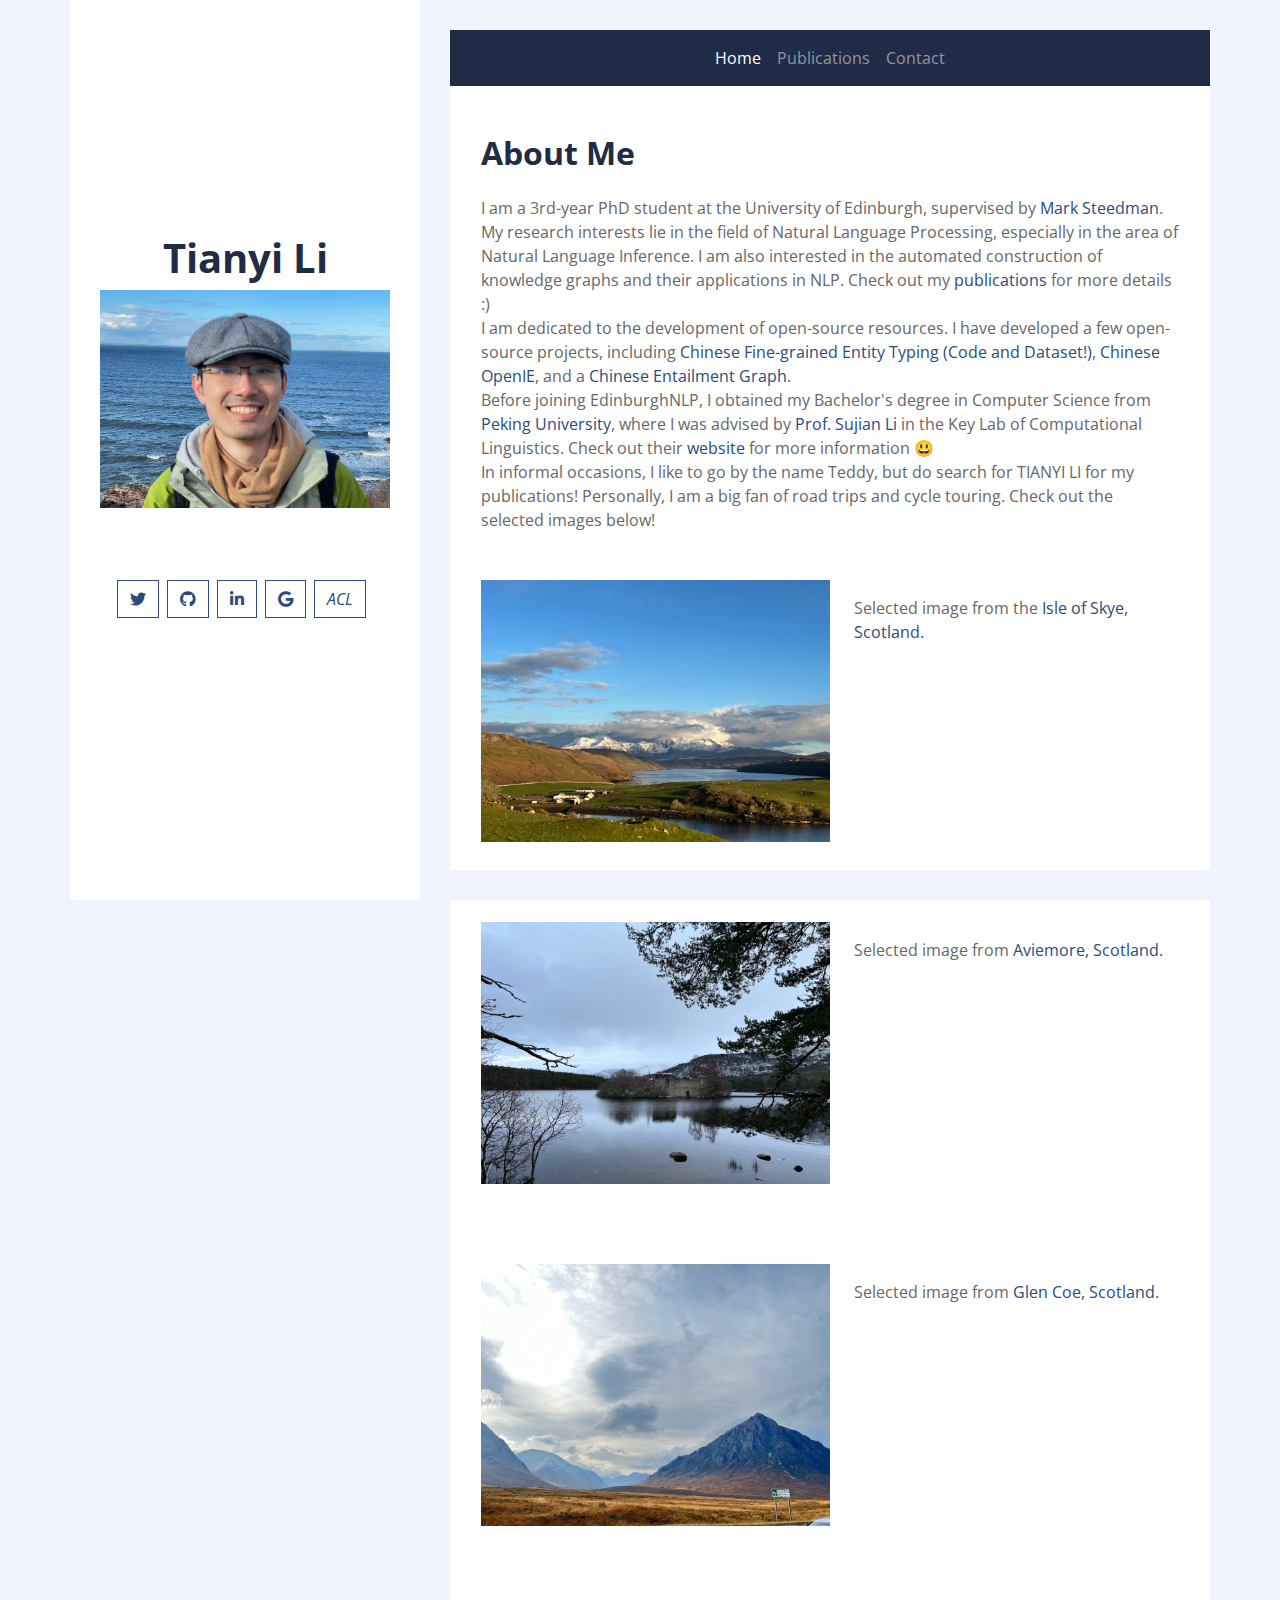
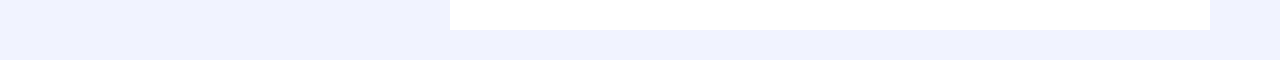
==== commit 77965229: "init" ====
--- a/index.html
+++ b/index.html
@@ -3,21 +3,27 @@
 <head>
     <meta charset="UTF-8">
     <title>Tianyi Li's Homepage.</title>
-    <!-- Google Fonts -->
-    <link href="https://fonts.googleapis.com/css2?family=Open+Sans:300;400;600;700;800&display=swap" rel="stylesheet">
     <meta name="viewport" content="width=device-width, initial-scale=1.0">
     <meta name="keywords" content="Tianyi Li, Homepage, NLP, Natural language Inference">
     <meta name="description" content="Homepage of Tianyi Li. He is a computer scientist specializing in natual language inference.
                    He acquired his undergrad degree from Peking University, and is currently pursuing his PhD degree
                    at the University of Edinburgh.">
-    <meta name="author" content="John Doe">
+    <meta name="author" content="Tianyi Li">
+    <!-- Favicon -->
+    <link href="img/favicon.ico" rel="icon">
+
+    <!-- Google Fonts -->
+    <link href="https://fonts.googleapis.com/css2?family=Open+Sans:300;400;600;700;800&display=swap" rel="stylesheet">
+
     <!-- Font Awesome -->
     <link href="https://cdnjs.cloudflare.com/ajax/libs/font-awesome/5.10.0/css/all.min.css" rel="stylesheet">
 <!--`   <link href="img/blog-1.jpg" rel="icon">-->
 
+
     <!-- Customized Bootstrap Stylesheet -->
     <link href="css/style.css" rel="stylesheet">
 </head>
+
 <body>
 <div class="wrapper">
 <!--    <header>-->
@@ -45,11 +51,13 @@
     </div>
 
     <div class="content">
+
+
         <!-- Navbar Start -->
         <div id="top" class="container p-0">
             <nav class="navbar navbar-expand-lg bg-secondary navbar-dark">
                 <a href="" class="navbar-brand d-block d-lg-none">Navigation</a>
-                <button type="button" class="navbar-toggler" data-bs-toggle="collapse" data-bs-target="#navbarCollapse">
+                <button type="button" class="navbar-toggler" data-toggle="collapse" data-target="#navbarCollapse">
                     <span class="navbar-toggler-icon"></span>
                 </button>
                 <div class="collapse navbar-collapse justify-content-between" id="navbarCollapse">
@@ -57,7 +65,7 @@
                         <a href="index.html" class="nav-item nav-link active">Home</a>
 <!--                        <a href="#about" class="nav-item nav-link">About</a>-->
                         <a href="publications.html" class="nav-item nav-link">Publications</a>
-                        <a href="#contact.html" class="nav-item nav-link">Contact</a>
+                        <a href="contact.html" class="nav-item nav-link">Contact</a>
                     </div>
                 </div>
             </nav>
@@ -133,9 +141,22 @@
     <!--<footer>-->
     <!--    <p>© 2023 Tianyi Li</p>-->
     <!--</footer>-->
+</div>
+<!-- Back to Top -->
+<a href="#top" class="back-to-top"><i class="fa fa-angle-double-up"></i></a>
 
-    <a href="#top">Back to top</a>
-</div>
+<!-- JavaScript Libraries -->
+<script src="https://code.jquery.com/jquery-3.4.1.min.js"></script>
+<script src="https://stackpath.bootstrapcdn.com/bootstrap/4.4.1/js/bootstrap.bundle.min.js"></script>
+<script src="lib/easing/easing.min.js"></script>
+<script src="lib/waypoints/waypoints.min.js"></script>
+
+<!-- Contact Javascript File -->
+<script src="mail/jqBootstrapValidation.min.js"></script>
+<script src="mail/contact.js"></script>
+
+<!-- Template Javascript -->
+<script src="js/main.js"></script>
 
 </body>
 </html>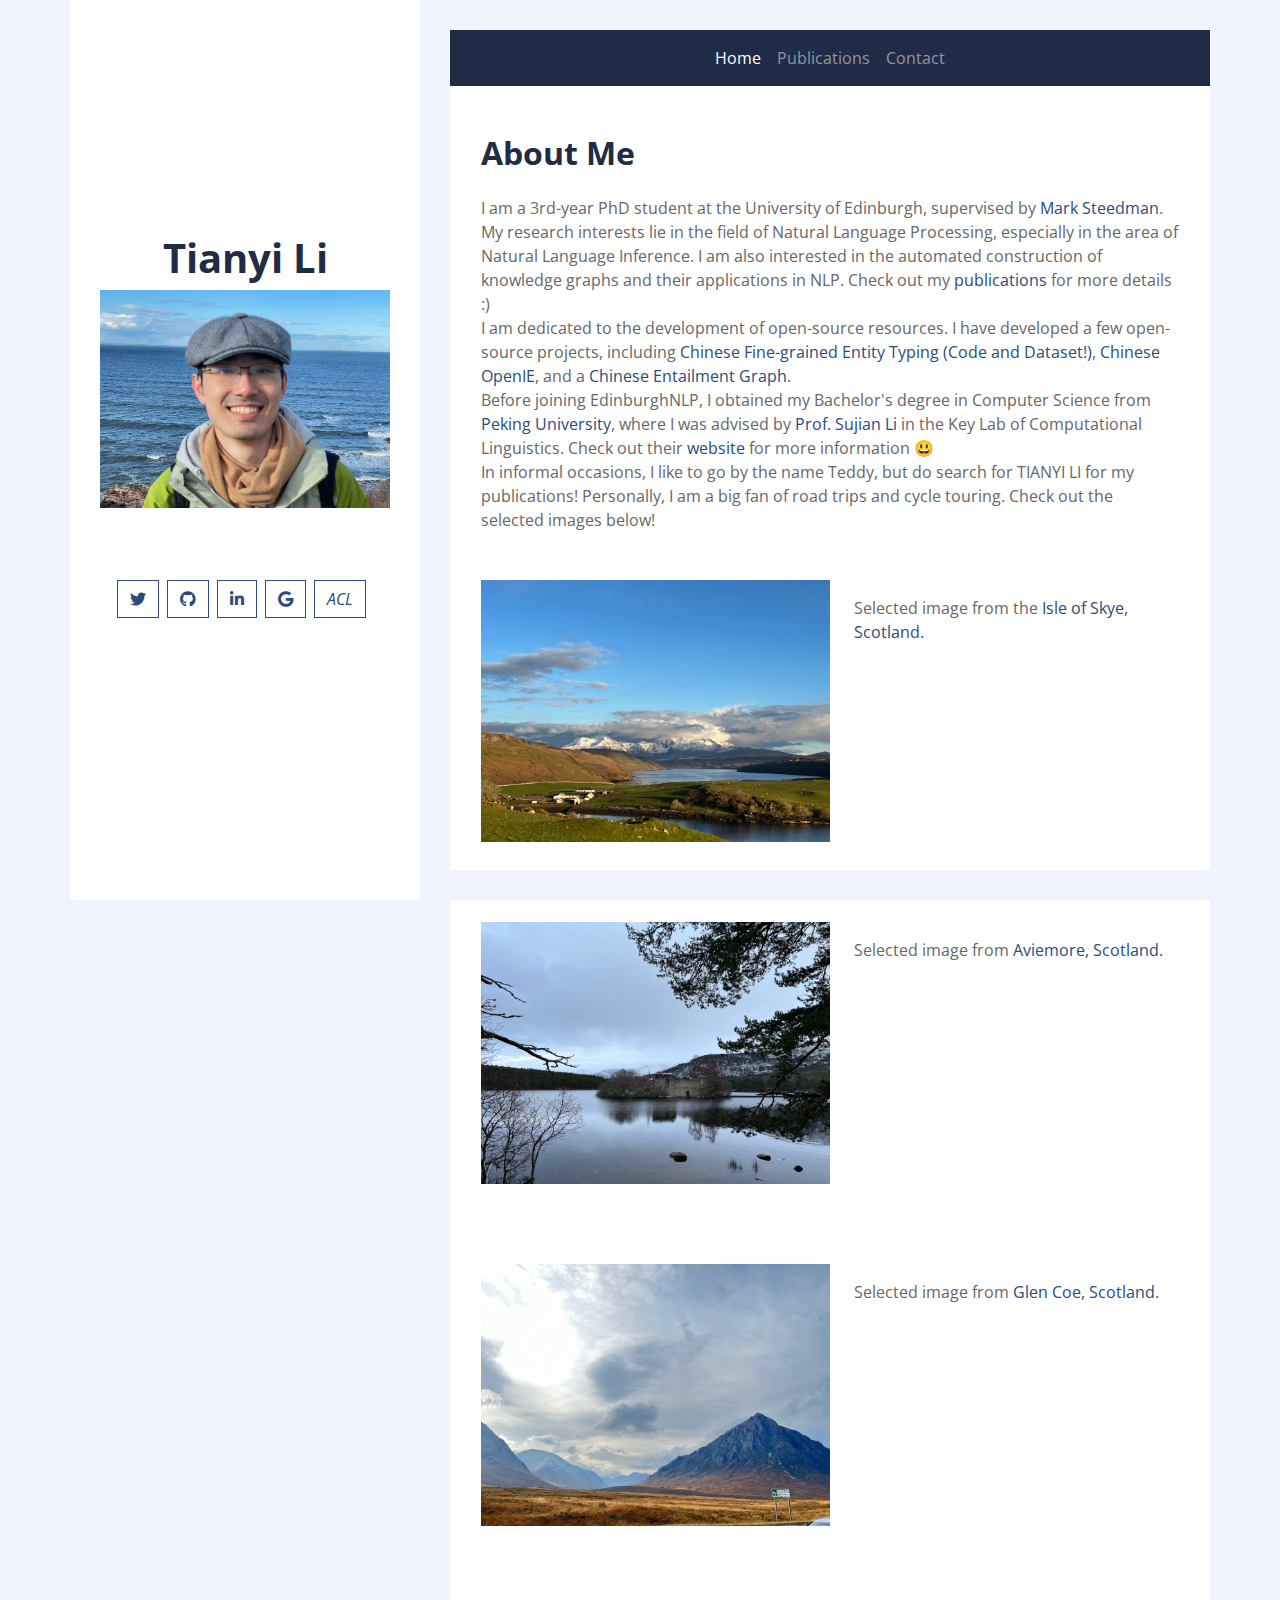
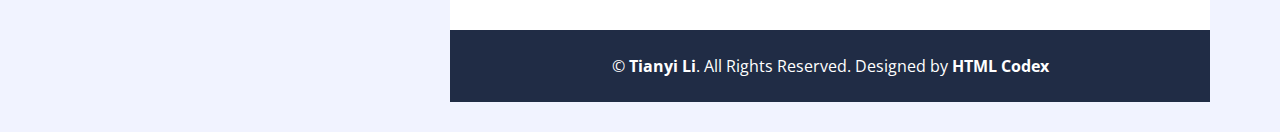
==== commit 56647c4a: "init" ====
--- a/index.html
+++ b/index.html
@@ -137,10 +137,14 @@
             </div>
         </div>
         <!-- About End -->
+        <!-- Footer Start -->
+        <div class="container py-4 bg-secondary text-center">
+            <p class="m-0 text-white">
+                &copy; <a class="text-white font-weight-bold" href="#">Tianyi Li</a>. All Rights Reserved. Designed by <a class="text-white font-weight-bold" href="https://htmlcodex.com">HTML Codex</a>
+            </p>
+        </div>
+        <!-- Footer End -->
     </div>
-    <!--<footer>-->
-    <!--    <p>© 2023 Tianyi Li</p>-->
-    <!--</footer>-->
 </div>
 <!-- Back to Top -->
 <a href="#top" class="back-to-top"><i class="fa fa-angle-double-up"></i></a>
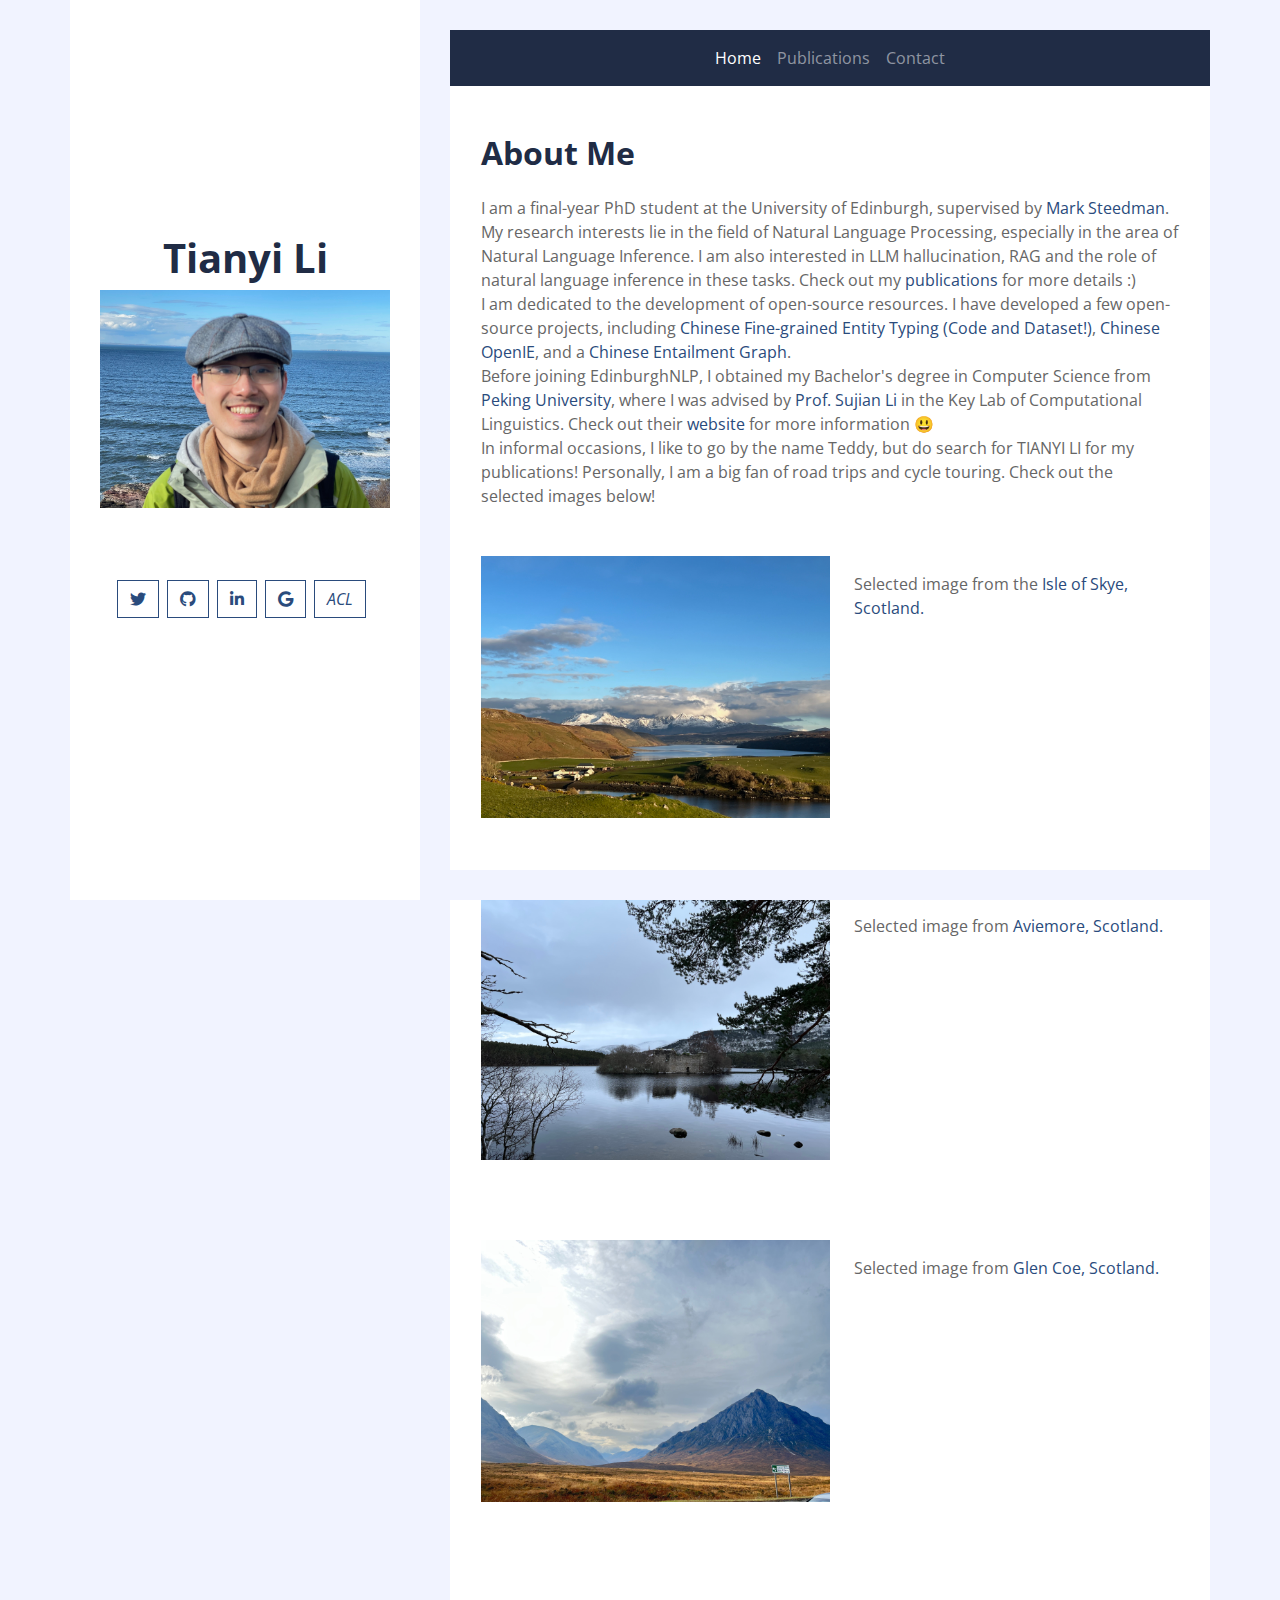
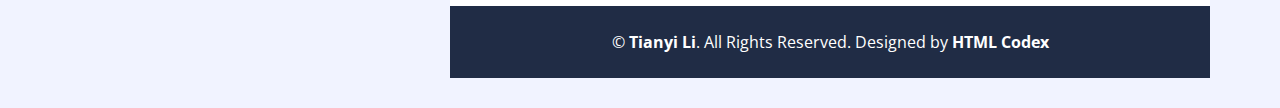
==== commit e1e18064: "update publications" ====
--- a/index.html
+++ b/index.html
@@ -10,7 +10,8 @@
                    at the University of Edinburgh.">
     <meta name="author" content="Tianyi Li">
     <!-- Favicon -->
-    <link href="img/favicon.ico" rel="icon">
+<!--    <link href="img/favicon.ico" rel="icon">-->
+    <link rel="icon" type="image/x-icon" href="/favicon/favicon.ico">
 
     <!-- Google Fonts -->
     <link href="https://fonts.googleapis.com/css2?family=Open+Sans:300;400;600;700;800&display=swap" rel="stylesheet">
@@ -77,9 +78,9 @@
                 <div class="col-md-12">
                     <h2 class="mb-4 font-weight-bold">About Me</h2>
                     <p class="m-0">
-                        I am a 3rd-year PhD student at the University of Edinburgh, supervised by <a href="https://homepages.inf.ed.ac.uk/steedman/">Mark Steedman</a>.
+                        I am a final-year PhD student at the University of Edinburgh, supervised by <a href="https://homepages.inf.ed.ac.uk/steedman/">Mark Steedman</a>.
                         My research interests lie in the field of Natural Language Processing, especially in the area of Natural Language Inference.
-                        I am also interested in the automated construction of knowledge graphs and their applications in NLP.
+                        I am also interested in LLM hallucination, RAG and the role of natural language inference in these tasks.
                         Check out my <a href="publications.html">publications</a> for more details :)
                     </p>
                     <p class="m-0">
@@ -140,7 +141,7 @@
         <!-- Footer Start -->
         <div class="container py-4 bg-secondary text-center">
             <p class="m-0 text-white">
-                &copy; <a class="text-white font-weight-bold" href="#">Tianyi Li</a>. All Rights Reserved. Designed by <a class="text-white font-weight-bold" href="https://htmlcodex.com">HTML Codex</a>
+                &copy; <a class="text-white font-weight-bold" href="#mailto:tianyi.li@ed.ac.uk">Tianyi Li</a>. All Rights Reserved. Designed by <a class="text-white font-weight-bold" href="https://htmlcodex.com">HTML Codex</a>
             </p>
         </div>
         <!-- Footer End -->
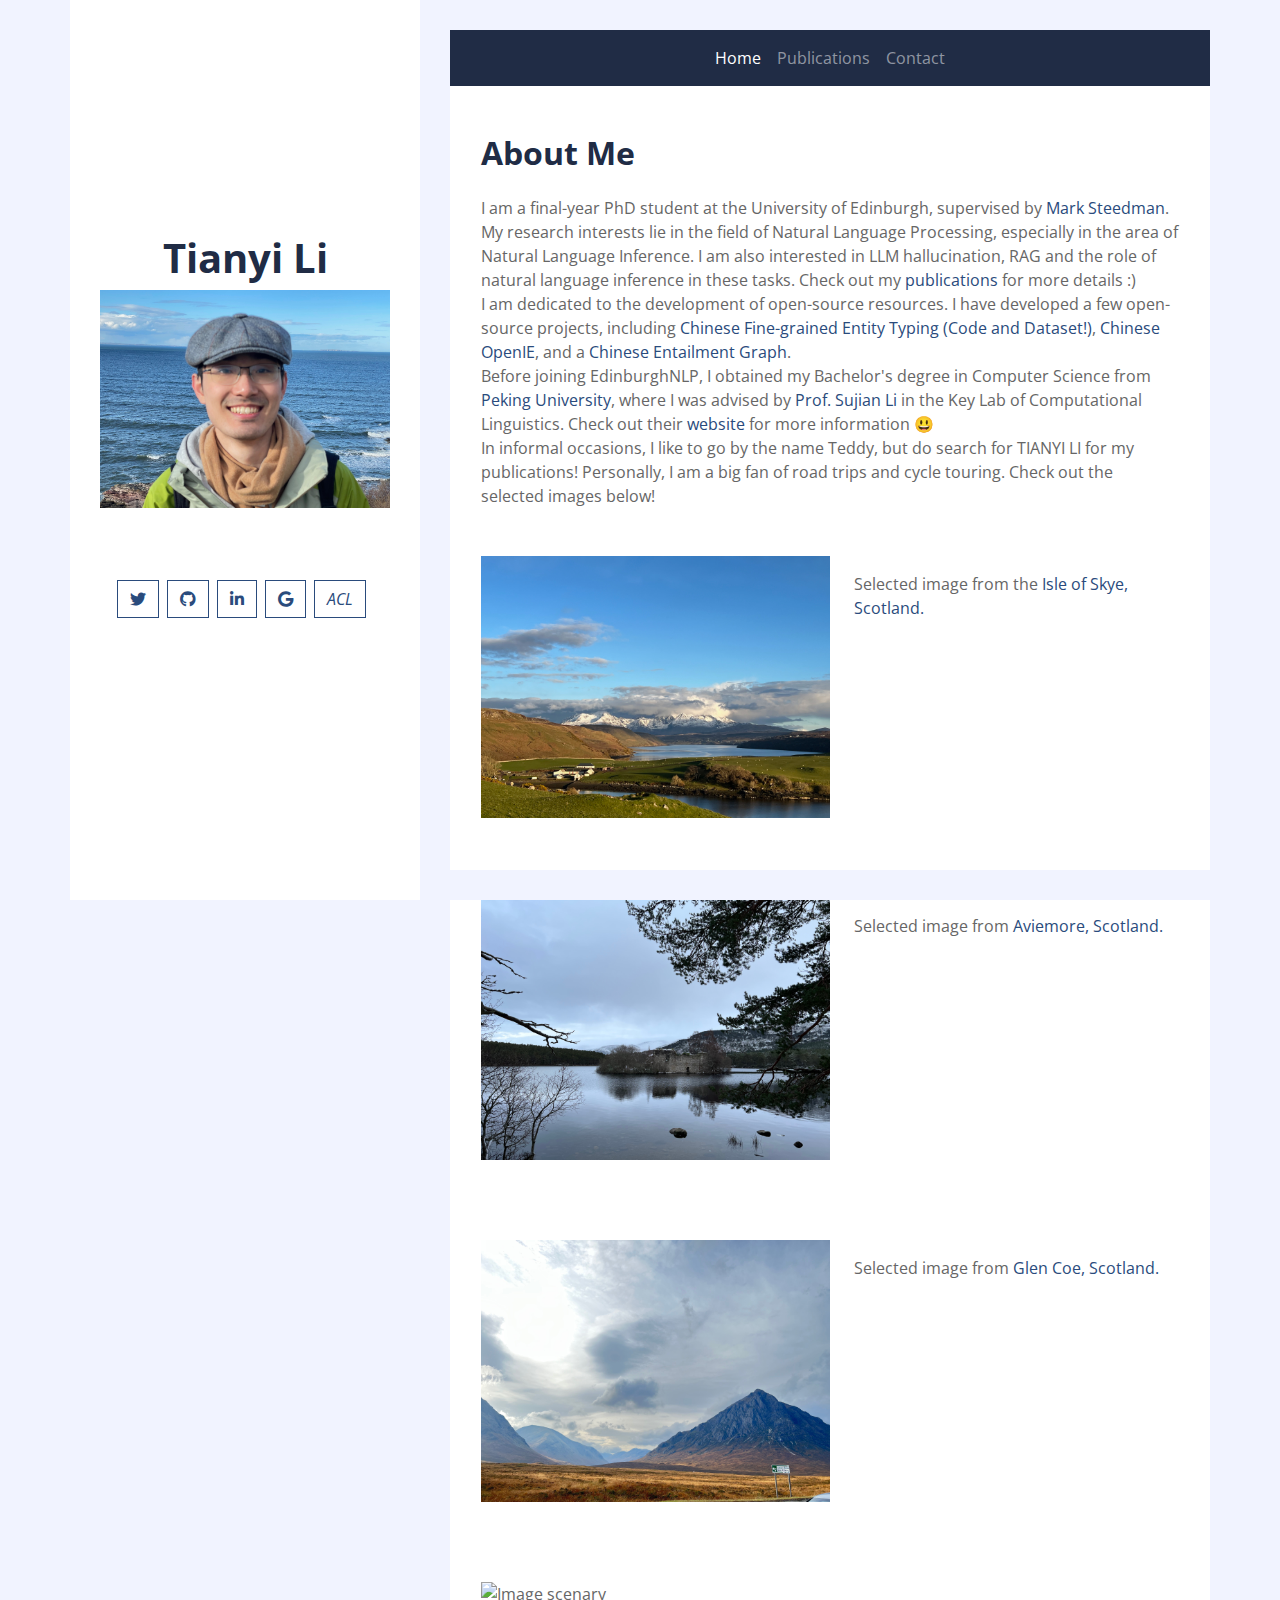
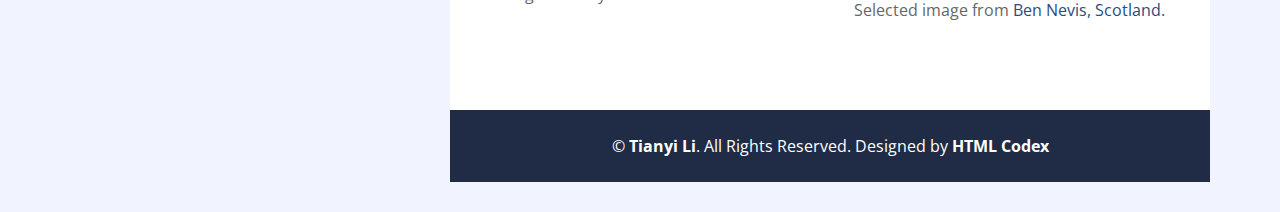
==== commit 781c25d3: "updated publications etc." ====
--- a/index.html
+++ b/index.html
@@ -122,6 +122,14 @@
                         </p>
                     </figcaption>
                 </figure>
+                <figure class="col-md-12 mt-5">
+                    <img class="img-fluid float-left w-50 mr-4 mb-3" src="./img/scenary_ben_nevis.jpg" alt="Image scenary" >
+                    <figcaption class="mt-3">
+                        <p class="m-0">
+                            Selected image from <a href="https://maps.app.goo.gl/tZNgJ2BQEXAPvSBn6"> Ben Nevis, Scotland.</a>
+                        </p>
+                    </figcaption>
+                </figure>
                 <div class="col-md-12 pt-4">
 <!--                    <div class="d-flex flex-column skills">-->
 <!--                        <div class="progress w-100 mb-4">-->
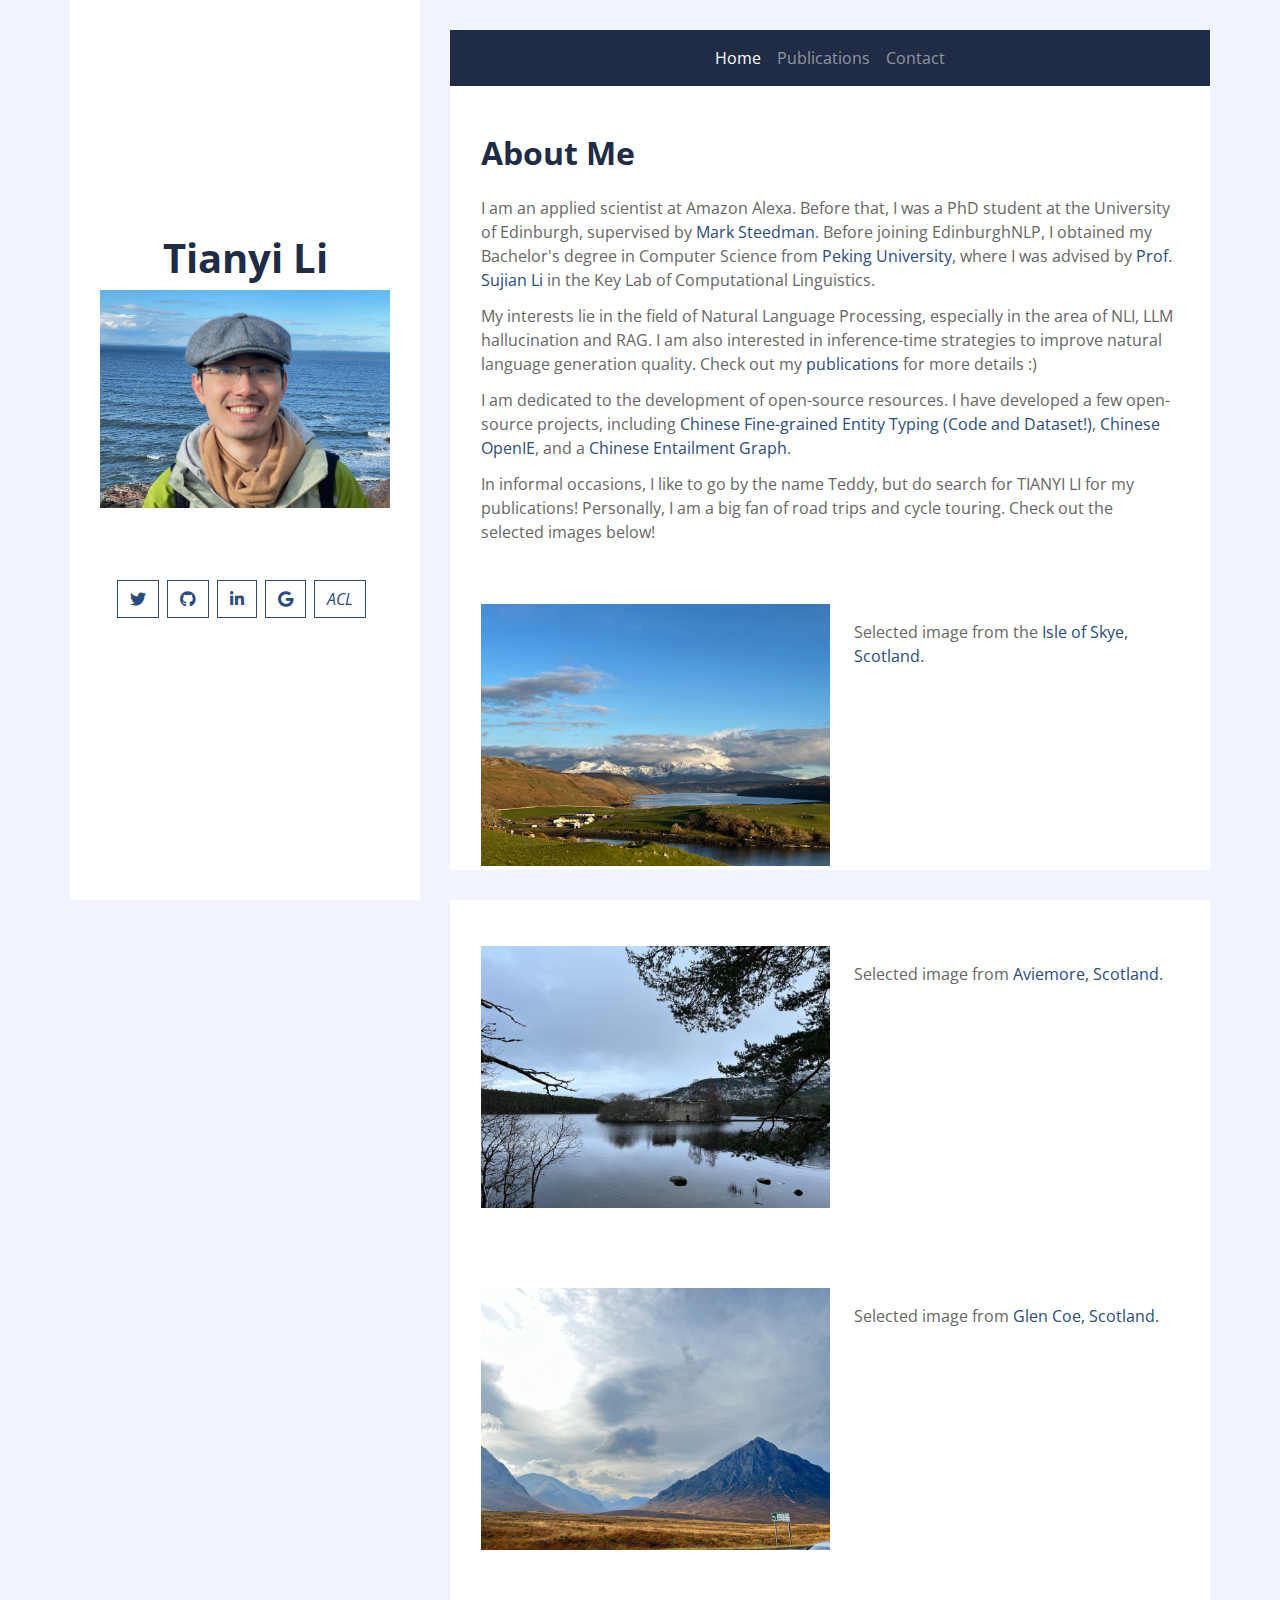
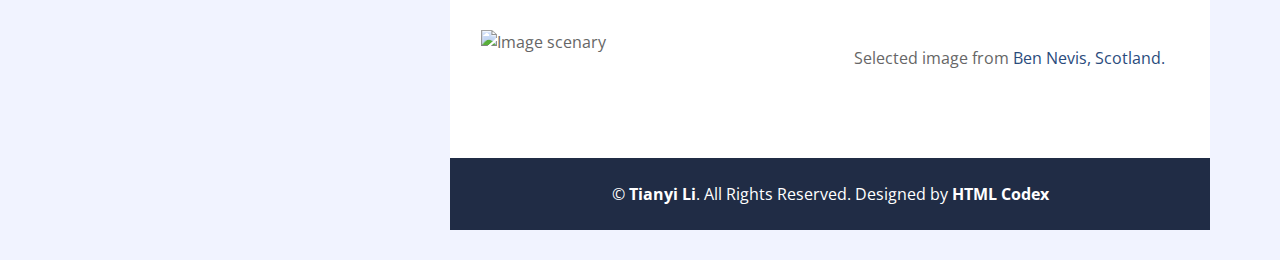
==== commit 14836e83: "updated bio etc." ====
--- a/index.html
+++ b/index.html
@@ -77,22 +77,21 @@
             <div class="row px-3 pb-5">
                 <div class="col-md-12">
                     <h2 class="mb-4 font-weight-bold">About Me</h2>
-                    <p class="m-0">
-                        I am a final-year PhD student at the University of Edinburgh, supervised by <a href="https://homepages.inf.ed.ac.uk/steedman/">Mark Steedman</a>.
-                        My research interests lie in the field of Natural Language Processing, especially in the area of Natural Language Inference.
-                        I am also interested in LLM hallucination, RAG and the role of natural language inference in these tasks.
+                    <p style="margin-bottom:9pt;">
+                        I am an applied scientist at Amazon Alexa. Before that, I was a PhD student at the University of Edinburgh, supervised by <a href="https://homepages.inf.ed.ac.uk/steedman/">Mark Steedman</a>.
+                        Before joining EdinburghNLP, I obtained my Bachelor's degree in Computer Science from <a href="https://english.pku.edu.cn">Peking University</a>, where I was advised by <a href="https://scholar.google.com/citations?user=RvBDhSwAAAAJ&hl=en">Prof. Sujian Li</a> in the Key Lab of Computational Linguistics.
+                    </p>
+
+                    <p style="margin-bottom:9pt;">
+                        My interests lie in the field of Natural Language Processing, especially in the area of NLI, LLM hallucination and RAG. I am also interested in inference-time strategies to improve natural language generation quality.
                         Check out my <a href="publications.html">publications</a> for more details :)
                     </p>
-                    <p class="m-0">
+                    <p style="margin-bottom:9pt;">
                         I am dedicated to the development of open-source resources. I have developed a few open-source projects, including
                         <a href="https://github.com/Teddy-Li/CFIGER">Chinese Fine-grained Entity Typing (Code and Dataset!)</a>, <a href="https://github.com/Teddy-Li/Chinese-Open-Relation-Extraction-for-EntGraph">Chinese OpenIE</a>,
                         and a <a href="https://github.com/Teddy-Li/entGraph_Zh">Chinese Entailment Graph</a>.
                     </p>
-                    <p class="m-0">
-                        Before joining EdinburghNLP, I obtained my Bachelor's degree in Computer Science from <a href="https://english.pku.edu.cn">Peking University</a>, where I was advised by <a href="https://scholar.google.com/citations?user=RvBDhSwAAAAJ&hl=en">Prof. Sujian Li</a> in the Key Lab of Computational Linguistics.
-                        Check out their <a href="https://klcl.pku.edu.cn">website</a> for more information 😃
-                    </p>
-                    <p class="m-0">
+                    <p style="margin-bottom:9pt;">
                         In informal occasions, I like to go by the name Teddy, but do search for TIANYI LI for my publications!
                         Personally, I am a big fan of road trips and cycle touring. Check out the selected images below!
                     </p>
